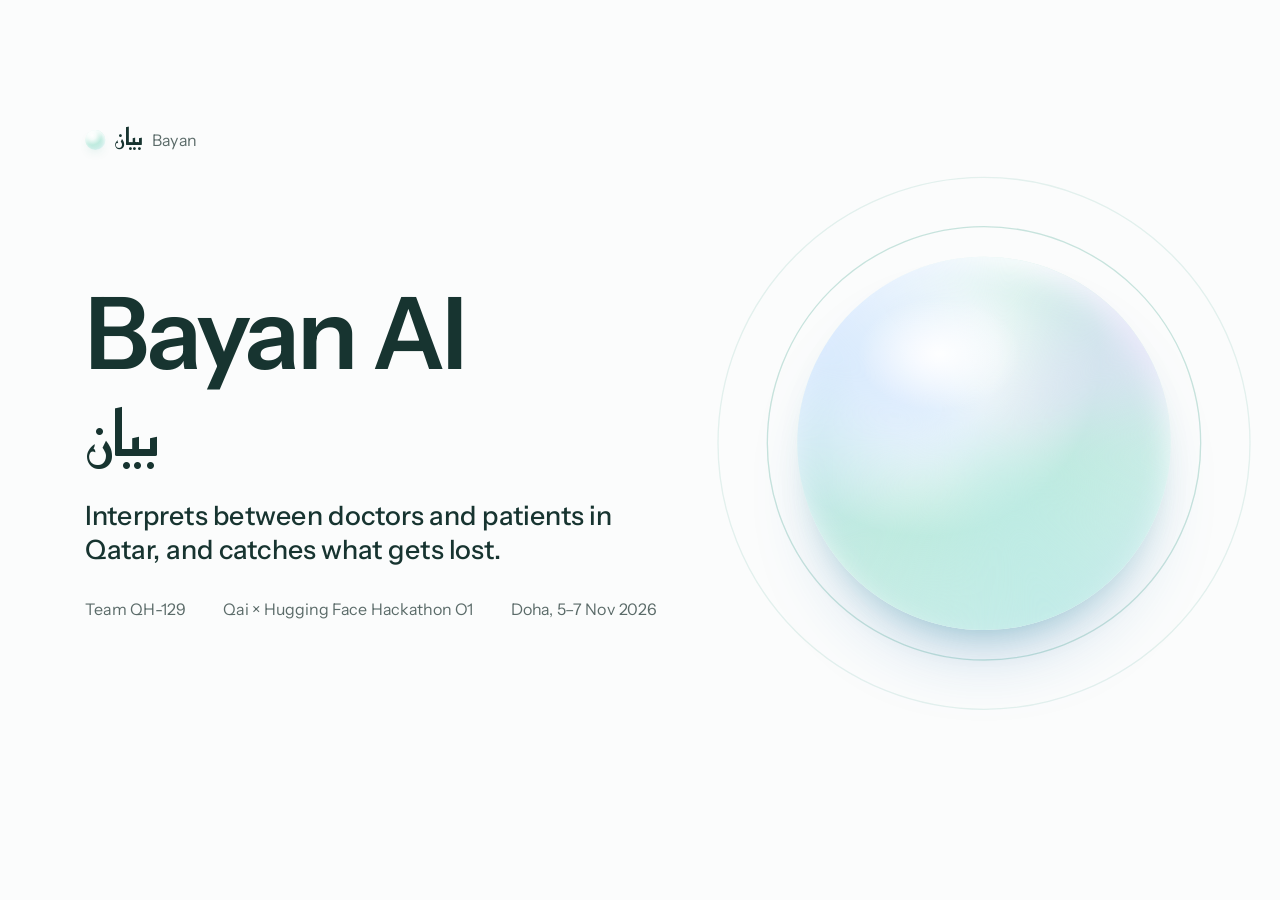
==== docs/pitch/deck/index.html @ 085796ed "feat: Georgian, voice/state safety, clinical fixes, simulation suite, pitch deck - Languages: Georgi" ====
<!doctype html>
<html lang="en">
<head>
<meta charset="utf-8">
<meta name="viewport" content="width=device-width, initial-scale=1">
<title>Bayan pitch</title>
<link rel="preconnect" href="https://fonts.googleapis.com"><link rel="preconnect" href="https://fonts.gstatic.com" crossorigin>
<link rel="stylesheet" href="https://fonts.googleapis.com/css2?family=Instrument+Sans:ital,wght@0,400;0,500;0,600;1,400;1,500&family=Noto+Sans+Devanagari:wght@500;600&family=Reem+Kufi:wght@500&display=swap">
<style>
:root{--bg:#FBFCFC;--ink:#173430;--muted:#5B6B69;--rule:#E3EAE9;--doc:#1F6FB2;--pt:#0E8A6F;--deep:#0B6E59;--held:#C2410C}
*{box-sizing:border-box}
html,body{margin:0;height:100%;background:#FBFCFC;overflow:hidden}
body{font-family:'Instrument Sans','Noto Sans',system-ui,sans-serif;color:var(--ink);-webkit-font-smoothing:antialiased}
#deck{position:absolute;left:0;top:0;width:1920px;height:1080px;transform-origin:0 0}
.slide{position:absolute;inset:0;width:1920px;height:1080px;background:var(--bg);overflow:hidden;display:none}
.slide.on{display:block}
p,h2,ul,ol,figure{margin:0;padding:0}
[lang=ne]{font-family:'Noto Sans Devanagari','Instrument Sans',sans-serif}
[lang=ar]{font-family:'Reem Kufi',sans-serif}

.pearl{display:block;border-radius:50%;background:radial-gradient(circle at 34% 28%,#FFFFFF 0%,#F2FBF8 20%,#BFEBDF 48%,#C9EDE6 68%,#D9E9FA 100%);
  box-shadow:0 8px 18px -10px rgba(14,138,111,.45),inset 0 4px 8px rgba(255,255,255,.95)}
.pearl.sm{width:30px;height:30px}
.brand{position:absolute;left:128px;top:58px;display:flex;align-items:center;gap:14px}
.brand b{font-size:34px;font-weight:500;line-height:1;transform:translateY(-3px)}
.brand>span:last-child{font-size:24px;color:var(--muted)}
.fn{position:absolute;left:128px;bottom:40px;width:1520px;font-size:17px;line-height:1.45;color:var(--muted)}
.pg{position:absolute;right:128px;bottom:40px;font-size:17px;color:var(--muted);font-variant-numeric:tabular-nums}
h2{position:absolute;left:128px;top:168px;width:1500px;font-size:68px;line-height:1.08;font-weight:600;letter-spacing:-.015em}

/* big pearl with rings, as on the app's start screen */
.orb{position:absolute;width:560px;height:560px}
.orb .pearl{position:absolute;inset:0;box-shadow:0 70px 120px -60px rgba(31,111,178,.40),0 30px 60px -40px rgba(14,138,111,.35),inset 0 22px 44px rgba(255,255,255,.95)}
.orb .pearl{overflow:hidden}
.orb .pearl::before{content:"";position:absolute;inset:-25%;background:conic-gradient(from 90deg,rgba(255,255,255,0) 0deg,rgba(189,235,230,.75) 70deg,rgba(255,255,255,0) 140deg,rgba(207,227,255,.75) 210deg,rgba(255,255,255,0) 280deg,rgba(228,222,250,.7) 330deg,rgba(255,255,255,0) 360deg);filter:blur(40px)}
.orb .pearl::after{content:"";position:absolute;left:16%;top:11%;width:44%;height:30%;border-radius:50%;background:radial-gradient(closest-side,rgba(255,255,255,.95),rgba(255,255,255,0))}
.orb .ring{position:absolute;border-radius:50%;border:2px solid rgba(14,138,111,.22)}
.orb .r1{inset:-46px}.orb .r2{inset:-120px;border-color:rgba(14,138,111,.10)}
.orb.r{left:1196px;top:250px}
.orb.l{left:190px;top:250px}

/* 1 title */
.title{position:absolute;left:128px;top:290px;width:960px}
.title h1{margin:0;font-size:150px;line-height:1;font-weight:600;letter-spacing:-.03em}
.title .ar{margin-top:18px;font-size:92px;line-height:1.3;font-weight:500}
.title .tag{margin-top:34px;font-size:40px;line-height:1.3;font-weight:500;width:900px}
.title .meta{margin-top:48px;display:flex;gap:56px;font-size:24px;color:var(--muted)}

/* 2 anurag */
.s-anurag .lede{position:absolute;left:128px;top:262px;font-size:34px;color:var(--muted)}
.three{position:absolute;left:128px;top:470px;width:1664px;list-style:none;display:grid;grid-template-columns:620px 560px 380px;column-gap:52px}
.three li{border-top:1px solid var(--rule);padding-top:30px}
.three .k{font-size:26px;color:var(--muted)}
.three .q{margin-top:18px;font-size:58px;line-height:1.15;font-weight:600;letter-spacing:-.01em}
.three .g{margin-top:24px;font-size:26px;line-height:1.4;color:var(--muted)}
.three .g [lang=ne]{color:var(--ink);font-weight:500;text-decoration:underline;text-decoration-style:dotted;text-decoration-color:#6B4FA8;text-decoration-thickness:2px;text-underline-offset:8px}
.three .alarm .q{color:var(--held)}
.three .alarm{border-top-color:var(--held)}

/* 2 and 9: figures */
.figs{position:absolute;left:128px;top:420px;display:grid;grid-template-columns:repeat(3,456px);column-gap:96px}
.figs .v{font-size:150px;line-height:1;font-weight:600;letter-spacing:-.03em}
.figs .l{margin-top:26px;font-size:30px;line-height:1.4;color:var(--muted)}
.s-proof .figs{top:356px}
.s-proof .figs .v{font-size:112px}
.s-proof .figs .l{margin-top:18px;font-size:27px}

/* 3 harm */
.chartwrap.harm{position:absolute;left:128px;top:350px}

/* 4 demo */
.screen{position:absolute;overflow:hidden;background:var(--bg);border-radius:22px;box-shadow:0 0 0 1px var(--rule),0 50px 90px -60px rgba(23,52,48,.45)}
.screen.video{left:240px;top:60px;width:1440px;height:810px}
.screen video,.screen img{display:block;width:100%;height:100%;object-fit:cover}
.screen .poster{display:none}
body.still .screen video{display:none}
body.still .screen .poster{display:block}
.s-demo .cap{position:absolute;left:240px;top:912px;width:1440px}
.s-demo .cap .t{font-size:32px;line-height:1.3;font-weight:500}
.s-demo .cap .s{margin-top:10px;font-size:20px;color:var(--muted)}

/* 5 held */
.bleed{position:absolute;inset:0;width:1920px;height:1080px}
.heldcap{position:absolute;left:772px;top:868px;width:900px;font-size:24px;line-height:1.45;color:var(--muted)}

/* 6 outputs */
.outs{position:absolute;left:128px;top:300px;display:flex;align-items:flex-start;gap:58px}
.outs figure .img{overflow:hidden;background:#fff;box-shadow:0 0 0 1px var(--rule),0 40px 70px -50px rgba(23,52,48,.45)}
.outs img{display:block;width:100%}
.outs .phone .img{width:300px;height:570px;border-radius:32px}
.outs .page .img{width:600px;height:570px;border-radius:6px}
.outs .page img{width:760px;margin-left:-46px;margin-top:-22px}
.outs .page.doc img{width:680px;margin-left:-44px;margin-top:-18px}
.outs figcaption{margin-top:20px;font-size:23px;line-height:1.4;color:var(--muted);max-width:600px}
.outs .phone figcaption{max-width:300px}

/* 7 architecture */
.archwrap{position:absolute;left:128px;top:262px}
.archwrap svg{display:block}

/* 8 hugging face */
h2.hfh{display:flex;align-items:center;gap:22px}
h2.hfh img{width:76px;height:auto}
.hfstack{position:absolute;left:128px;top:300px;width:1664px;display:grid;grid-template-columns:400px 816px 400px;column-gap:16px;align-items:start}
.spacecard{position:relative;height:168px;border-radius:18px;padding:22px 24px;color:#fff;
  background:linear-gradient(135deg,#16A34A 0%,#4F46E5 100%);box-shadow:0 24px 40px -30px rgba(23,52,48,.6)}
.spacecard .emoji{display:block;font-size:40px;line-height:1;font-family:'Apple Color Emoji','Segoe UI Emoji','Noto Color Emoji',sans-serif}
.spacecard .st{margin-top:18px;font-size:32px;font-weight:600;line-height:1.1}
.spacecard .sid{margin-top:6px;font-size:17px;opacity:.85}
.spacecard .tag{position:absolute;right:20px;top:20px;padding:5px 12px;border-radius:999px;background:rgba(255,255,255,.2);font-size:16px;font-weight:500}
.spacecard.prov{background:#FFFFFF;color:var(--ink);box-shadow:0 0 0 1px var(--rule),0 24px 40px -30px rgba(23,52,48,.4)}
.spacecard.prov .tag{background:#F1F5F4;color:var(--muted)}
.spacecard.prov .sid{color:var(--muted);opacity:1}
.spacecard .plogo{display:block;width:44px;height:40px}
.hfgrid{display:grid;gap:16px;margin-top:16px}
.hfgrid.one{grid-template-columns:400px}
.hfgrid.two{grid-template-columns:400px 400px}
.hfbox{height:92px;display:flex;align-items:center;gap:14px;padding:0 18px;border-radius:14px;background:#FFFFFF;box-shadow:0 0 0 1px var(--rule)}
.hfbox img{width:30px;height:28px;flex:none}
.hfbox p{min-width:0}
.hfbox span{display:block;font-size:16px;color:var(--muted);line-height:1.2}
.hfbox b{display:block;font-size:18.5px;font-weight:600;line-height:1.25;white-space:nowrap}

/* 9 proof */
.lat{position:absolute;left:128px;top:648px}
.lat .ct{font-size:26px;font-weight:600;margin-bottom:20px}

/* 10 buyers */
.s-buy .figs{top:400px}
.s-buy .figs .v{font-size:132px}
.price{position:absolute;left:128px;top:790px;width:1500px;font-size:34px;line-height:1.35;font-weight:500}

/* 11 deployment */
.lede{position:absolute;left:128px;top:262px;font-size:32px;color:var(--muted)}
.tiers{position:absolute;left:128px;top:336px;width:1664px;display:grid;grid-template-columns:540px 200px 300px 600px;column-gap:8px;grid-auto-rows:120px;grid-template-rows:68px}
.tiers .th{font-size:19px;color:var(--muted);align-self:start}
.tiers .tn,.tiers .tc,.tiers .tg{border-top:1px solid var(--rule);padding-top:22px}
.tiers .tn b{display:block;font-size:27px;font-weight:600;line-height:1.2}
.tiers .tn span{display:block;margin-top:6px;font-size:19px;line-height:1.38;color:var(--muted);width:520px}
.tiers .tc{font-size:23px;line-height:1.38}
.tiers .tc small{display:block;font-size:19px;color:var(--muted)}
.tiers .human b,.tiers .tc.human{color:var(--muted)}
.tierchart{position:absolute;left:1064px;top:0}
.nw{white-space:nowrap;font-style:normal}

/* 11 competition */
table.cmp{position:absolute;left:128px;top:330px;width:1664px;border-collapse:collapse}
.cmp th,.cmp td{text-align:left;vertical-align:top;font-weight:400;padding:20px 24px 20px 0;border-top:1px solid var(--rule);font-size:24px;line-height:1.35}
.cmp thead th{border-top:none;font-size:20px;color:var(--muted);padding-bottom:16px;line-height:1.35}
.cmp tbody th{font-weight:500;width:330px}
.cmp tbody td{color:var(--muted)}
.cmp tr.us th,.cmp tr.us td{color:var(--ink);font-weight:600}
.cmp col{width:auto}

/* 12 close */
.close{position:absolute;left:1000px;top:330px;width:800px}
.close h2{position:static;width:auto;font-size:84px;line-height:1.1}
.close .ask{margin-top:40px}
.close .sub{margin-top:22px;font-size:32px;line-height:1.35;color:var(--muted)}
.close .ch{margin-top:56px;font-size:28px;font-weight:600}
.close .ask{list-style:none;margin-top:18px}
.close .ask li{font-size:34px;line-height:1.4;margin-bottom:14px}
.close .team{margin-top:52px;font-size:24px;font-weight:600}
.close .team span{font-weight:400;color:var(--muted)}

@page{size:1920px 1080px;margin:0}
@media print{
  html,body{width:1920px;height:auto;overflow:visible;background:var(--bg)}
  #deck{position:static;transform:none!important;width:1920px;height:auto}
  .slide{display:block!important;position:relative;break-after:page;page-break-after:always}
  .slide:last-child{break-after:auto;page-break-after:auto}
  .screen video{display:none}
  .screen .poster{display:block}
}
</style>
</head>
<body>
<main id="deck">

<section class="slide s-title" data-title="Title">
  <div class="brand"><span class="pearl sm"></span><b lang="ar">بيان</b><span>Bayan</span></div>
  <div class="title">
    <h1>Bayan AI</h1>
    <p class="ar" lang="ar">بيان</p>
    <p class="tag">Interprets between doctors and patients in Qatar, and catches what gets lost.</p>
    <p class="meta"><span>Team QH-129</span><span>Qai × Hugging Face Hackathon O1</span><span>Doha, 5–7 Nov 2026</span></p>
  </div>
  <div class="orb big r"><span class="ring r1"></span><span class="ring r2"></span><span class="pearl"></span></div>
</section>

<section class="slide s-anurag" data-title="Anurag">
  <div class="brand"><span class="pearl sm"></span><b lang="ar">بيان</b><span>Bayan</span></div>
  <h2>Meet Anurag</h2>
  <p class="lede">29, a Nepali construction worker in Doha</p>
  <ol class="three">
    <li><p class="k">Anurag says</p><p class="q">“My chest is burning. It’s just <i>gyastrik</i>.”</p>
      <p class="g"><span lang="ne">ग्यास्ट्रिक</span> (gyastrik) is Nepali for “gastric”</p></li>
    <li><p class="k">The doctor hears</p><p class="q">A stomach problem, like reflux</p></li>
    <li class="alarm"><p class="k">It could be</p><p class="q">His heart</p></li>
  </ol>
  <span class="pg">2</span>
</section>

<section class="slide" data-title="Qatar">
  <div class="brand"><span class="pearl sm"></span><b lang="ar">بيان</b><span>Bayan</span></div>
  <h2>Language barriers in Qatar</h2>
  <div class="figs">
    <div><p class="v">65%</p><p class="l">of HMC ambulance staff face language barriers at work</p></div>
    <div><p class="v">71%</p><p class="l">are comfortable letting family members interpret</p></div>
    <div><p class="v">9</p><p class="l">languages with face-to-face interpreters at Sidra. Nepali, Malayalam, Bengali and Tagalog are not among them.</p></div>
  </div>
  <span class="pg">3</span>
</section>

<section class="slide" data-title="Harm">
  <div class="brand"><span class="pearl sm"></span><b lang="ar">بيان</b><span>Bayan</span></div>
  <h2>Adverse events and language</h2>
  <div class="chartwrap harm"><svg class="chart" viewBox="0 0 1500 504" width="1500" height="504" role="img" aria-label="Share of adverse events, patients with limited English versus English speakers"><text x="0.0" y="28.0" font-size="30" font-weight="500" fill="#173430" text-anchor="start" font-family="'Instrument Sans','Noto Sans',system-ui,sans-serif" >Adverse events that caused physical harm</text><path d="M0.0,48.0 H732.5 Q736.5,48.0 736.5,52.0 V78.0 Q736.5,82.0 732.5,82.0 H0.0 Z" fill="#C2410C"/><path d="M0.0,86.0 H438.5 Q442.5,86.0 442.5,90.0 V116.0 Q442.5,120.0 438.5,120.0 H0.0 Z" fill="#83948F"/><text x="752.5" y="74.0" font-size="28" font-weight="600" fill="#173430" text-anchor="start" font-family="'Instrument Sans','Noto Sans',system-ui,sans-serif" >49%</text><text x="458.5" y="112.0" font-size="28" font-weight="600" fill="#173430" text-anchor="start" font-family="'Instrument Sans','Noto Sans',system-ui,sans-serif" >30%</text><text x="822.5" y="74.0" font-size="26" font-weight="400" fill="#5B6B69" text-anchor="start" font-family="'Instrument Sans','Noto Sans',system-ui,sans-serif" >patients with limited English</text><text x="528.5" y="112.0" font-size="26" font-weight="400" fill="#5B6B69" text-anchor="start" font-family="'Instrument Sans','Noto Sans',system-ui,sans-serif" >English speakers</text><text x="0.0" y="196.0" font-size="30" font-weight="500" fill="#173430" text-anchor="start" font-family="'Instrument Sans','Noto Sans',system-ui,sans-serif" >Harm ranging from moderate to death</text><path d="M0.0,216.0 H698.0 Q702.0,216.0 702.0,220.0 V246.0 Q702.0,250.0 698.0,250.0 H0.0 Z" fill="#C2410C"/><path d="M0.0,254.0 H362.0 Q366.0,254.0 366.0,258.0 V284.0 Q366.0,288.0 362.0,288.0 H0.0 Z" fill="#83948F"/><text x="718.0" y="242.0" font-size="28" font-weight="600" fill="#173430" text-anchor="start" font-family="'Instrument Sans','Noto Sans',system-ui,sans-serif" >47%</text><text x="382.0" y="280.0" font-size="28" font-weight="600" fill="#173430" text-anchor="start" font-family="'Instrument Sans','Noto Sans',system-ui,sans-serif" >24%</text><text x="0.0" y="364.0" font-size="30" font-weight="500" fill="#173430" text-anchor="start" font-family="'Instrument Sans','Noto Sans',system-ui,sans-serif" >Adverse events caused by a communication error</text><path d="M0.0,384.0 H782.0 Q786.0,384.0 786.0,388.0 V414.0 Q786.0,418.0 782.0,418.0 H0.0 Z" fill="#C2410C"/><path d="M0.0,422.0 H534.5 Q538.5,422.0 538.5,426.0 V452.0 Q538.5,456.0 534.5,456.0 H0.0 Z" fill="#83948F"/><text x="802.0" y="410.0" font-size="28" font-weight="600" fill="#173430" text-anchor="start" font-family="'Instrument Sans','Noto Sans',system-ui,sans-serif" >52%</text><text x="554.5" y="448.0" font-size="28" font-weight="600" fill="#173430" text-anchor="start" font-family="'Instrument Sans','Noto Sans',system-ui,sans-serif" >36%</text></svg></div>
  <span class="pg">4</span>
</section>

<section class="slide s-demo" data-title="Demo">
  <div class="screen video">
    <video id="demo" src="../assets/demo.webm" muted playsinline preload="auto" poster="../assets/screens/06-live-patient-notes.png"></video>
    <img class="poster" src="../assets/screens/06-live-patient-notes.png" alt="Bayan live consultation: the patient's Nepali, the English for the doctor, the idiom note and the Notes panel">
  </div>
  <div class="cap">
    <p class="t">Doctor and patient take turns tapping the pearl. Bayan translates, speaks, and checks.</p>
    <p class="s">Recorded on the live Space: scripted Nepali consultation, live translation and voices. Played at 1.5× speed.</p>
  </div>
  <span class="pg">5</span>
</section>

<section class="slide s-held" data-title="Held">
  <img class="bleed" src="../assets/screens/07-held-penicillin-amoxicillin.png" alt="Sentence held: the patient reported a penicillin allergy; amoxicillin is a penicillin">
  <p class="heldcap">Held before the patient hears it. Rule ALG-PEN-01, checked in about 3 ms, with no language model in the path. “Speak it anyway” is logged.</p>
</section>

<section class="slide s-out" data-title="Take-home">
  <div class="brand"><span class="pearl sm"></span><b lang="ar">بيان</b><span>Bayan</span></div>
  <h2>Care plan and doctor’s note</h2>
  <div class="outs">
    <figure class="phone"><div class="img"><img src="../assets/screens/11-plan-phone.png" alt="Care plan page on a phone, in Nepali with English beneath"></div>
      <figcaption>Phone page, via QR code</figcaption></figure>
    <figure class="page"><div class="img"><img src="../assets/screens/13-care-plan-pdf.png" alt="Patient care sheet PDF in Tamil"></div>
      <figcaption>Patient sheet in Tamil: penicillins under “Do not take”</figcaption></figure>
    <figure class="page doc"><div class="img"><img src="../assets/screens/14-doctor-report-pdf.png" alt="Doctor's consultation note PDF"></div>
      <figcaption>Doctor’s note: the held amoxicillin, on the record</figcaption></figure>
  </div>
  <span class="pg">7</span>
</section>

<section class="slide s-arch" data-title="Architecture">
  <div class="brand"><span class="pearl sm"></span><b lang="ar">بيان</b><span>Bayan</span></div>
  <h2>Architecture</h2>
  <div class="archwrap"><svg class="arch" viewBox="0 0 1664 770" width="1664" height="770" role="img" aria-label="Bayan architecture: each turn passes speaker check, speech-to-text, translation, the prescription gate and text-to-speech; a background copilot turns each turn into cards for the doctor; at the end a wrap-up agent produces the care plan, PDFs and QR code."><defs><marker id="ah" viewBox="0 0 10 10" refX="9" refY="5" markerWidth="7" markerHeight="7" orient="auto-start-reverse"><path d="M0,0 L10,5 L0,10 z" fill="#173430"/></marker><marker id="ahv" viewBox="0 0 10 10" refX="9" refY="5" markerWidth="7" markerHeight="7" orient="auto-start-reverse"><path d="M0,0 L10,5 L0,10 z" fill="#C2410C"/></marker></defs><rect x="100" y="128" width="400" height="532" rx="22" fill="#F4F7F7" stroke="#C9D4D2" stroke-width="1.6"/><text x="50.0" y="552.0" font-size="30" font-weight="600" fill="#173430" text-anchor="middle" font-family="'Instrument Sans','Noto Sans',system-ui,sans-serif" >N×</text><text x="50.0" y="578.0" font-size="16" font-weight="400" fill="#5B6B69" text-anchor="middle" font-family="'Instrument Sans','Noto Sans',system-ui,sans-serif" >each</text><text x="50.0" y="598.0" font-size="16" font-weight="400" fill="#5B6B69" text-anchor="middle" font-family="'Instrument Sans','Noto Sans',system-ui,sans-serif" >turn</text><rect x="130" y="578" width="340" height="68" rx="12" fill="#EEF2F1" stroke="#173430" stroke-width="1.6"/><text x="300.0" y="609.0" font-size="22" font-weight="600" fill="#173430" text-anchor="middle" font-family="'Instrument Sans','Noto Sans',system-ui,sans-serif" >Speaker check</text><text x="300.0" y="633.0" font-size="17" font-weight="400" fill="#5B6B69" text-anchor="middle" font-family="'Instrument Sans','Noto Sans',system-ui,sans-serif" >VoxLingua107</text><polyline points="300,578 300,544" fill="none" stroke="#173430" stroke-width="2" marker-end="url(#ah)"/><rect x="130" y="474" width="340" height="68" rx="12" fill="#EEF2F1" stroke="#173430" stroke-width="1.6"/><text x="300.0" y="505.0" font-size="22" font-weight="600" fill="#173430" text-anchor="middle" font-family="'Instrument Sans','Noto Sans',system-ui,sans-serif" >Speech-to-text</text><text x="300.0" y="529.0" font-size="17" font-weight="400" fill="#5B6B69" text-anchor="middle" font-family="'Instrument Sans','Noto Sans',system-ui,sans-serif" >Whisper, IndicConformer, MMS</text><polyline points="300,474 300,440" fill="none" stroke="#173430" stroke-width="2" marker-end="url(#ah)"/><rect x="130" y="370" width="340" height="68" rx="12" fill="#EEF2F1" stroke="#173430" stroke-width="1.6"/><text x="300.0" y="401.0" font-size="22" font-weight="600" fill="#173430" text-anchor="middle" font-family="'Instrument Sans','Noto Sans',system-ui,sans-serif" >Translate + extract</text><text x="300.0" y="425.0" font-size="17" font-weight="400" fill="#5B6B69" text-anchor="middle" font-family="'Instrument Sans','Noto Sans',system-ui,sans-serif" >gpt-oss-120b</text><polyline points="300,370 300,336" fill="none" stroke="#173430" stroke-width="2" marker-end="url(#ah)"/><rect x="130" y="266" width="340" height="68" rx="12" fill="#FCE5DA" stroke="#C2410C" stroke-width="2.4"/><text x="300.0" y="297.0" font-size="22" font-weight="600" fill="#173430" text-anchor="middle" font-family="'Instrument Sans','Noto Sans',system-ui,sans-serif" >Prescription gate</text><text x="300.0" y="321.0" font-size="17" font-weight="400" fill="#5B6B69" text-anchor="middle" font-family="'Instrument Sans','Noto Sans',system-ui,sans-serif" >83 rules, no LLM</text><polyline points="300,266 300,232" fill="none" stroke="#173430" stroke-width="2" marker-end="url(#ah)"/><rect x="130" y="162" width="340" height="68" rx="12" fill="#EEF2F1" stroke="#173430" stroke-width="1.6"/><text x="300.0" y="193.0" font-size="22" font-weight="600" fill="#173430" text-anchor="middle" font-family="'Instrument Sans','Noto Sans',system-ui,sans-serif" >Text-to-speech</text><text x="300.0" y="217.0" font-size="17" font-weight="400" fill="#5B6B69" text-anchor="middle" font-family="'Instrument Sans','Noto Sans',system-ui,sans-serif" >Parler, MMS, Supertonic, Piper</text><polyline points="300,162 300,96" fill="none" stroke="#173430" stroke-width="2" marker-end="url(#ah)"/><text x="300.0" y="80.0" font-size="24" font-weight="600" fill="#173430" text-anchor="middle" font-family="'Instrument Sans','Noto Sans',system-ui,sans-serif" >Spoken translation</text><rect x="112" y="702" width="176" height="48" rx="12" fill="#DCEBF8" stroke="#173430" stroke-width="1.6"/><text x="200.0" y="733.0" font-size="19" font-weight="600" fill="#173430" text-anchor="middle" font-family="'Instrument Sans','Noto Sans',system-ui,sans-serif" >Doctor speech</text><polyline points="200,702 200,648" fill="none" stroke="#173430" stroke-width="2" marker-end="url(#ah)"/><rect x="312" y="702" width="176" height="48" rx="12" fill="#D8F0E8" stroke="#173430" stroke-width="1.6"/><text x="400.0" y="733.0" font-size="19" font-weight="600" fill="#173430" text-anchor="middle" font-family="'Instrument Sans','Noto Sans',system-ui,sans-serif" >Patient speech</text><polyline points="400,702 400,648" fill="none" stroke="#173430" stroke-width="2" marker-end="url(#ah)"/><polyline points="470,300 522,300" fill="none" stroke="#C2410C" stroke-width="2.4" marker-end="url(#ahv)"/><text x="530.0" y="307.0" font-size="19" font-weight="600" fill="#C2410C" text-anchor="start" font-family="'Instrument Sans','Noto Sans',system-ui,sans-serif" >Held, not spoken</text><rect x="690" y="232" width="400" height="428" rx="22" fill="#F4F7F7" stroke="#C9D4D2" stroke-width="1.6"/><text x="640.0" y="552.0" font-size="30" font-weight="600" fill="#173430" text-anchor="middle" font-family="'Instrument Sans','Noto Sans',system-ui,sans-serif" >N×</text><text x="640.0" y="578.0" font-size="16" font-weight="400" fill="#5B6B69" text-anchor="middle" font-family="'Instrument Sans','Noto Sans',system-ui,sans-serif" >each turn</text><text x="640.0" y="598.0" font-size="16" font-weight="400" fill="#5B6B69" text-anchor="middle" font-family="'Instrument Sans','Noto Sans',system-ui,sans-serif" >background</text><rect x="720" y="578" width="340" height="68" rx="12" fill="#DCEBF8" stroke="#173430" stroke-width="1.6"/><text x="890.0" y="609.0" font-size="22" font-weight="600" fill="#173430" text-anchor="middle" font-family="'Instrument Sans','Noto Sans',system-ui,sans-serif" >Idiom lexicon</text><text x="890.0" y="633.0" font-size="17" font-weight="400" fill="#5B6B69" text-anchor="middle" font-family="'Instrument Sans','Noto Sans',system-ui,sans-serif" >59 entries</text><polyline points="890,578 890,544" fill="none" stroke="#173430" stroke-width="2" marker-end="url(#ah)"/><rect x="720" y="474" width="340" height="68" rx="12" fill="#DCEBF8" stroke="#173430" stroke-width="1.6"/><text x="890.0" y="505.0" font-size="22" font-weight="600" fill="#173430" text-anchor="middle" font-family="'Instrument Sans','Noto Sans',system-ui,sans-serif" >Fact extraction</text><text x="890.0" y="529.0" font-size="17" font-weight="400" fill="#5B6B69" text-anchor="middle" font-family="'Instrument Sans','Noto Sans',system-ui,sans-serif" >gpt-oss-120b</text><polyline points="890,474 890,440" fill="none" stroke="#173430" stroke-width="2" marker-end="url(#ah)"/><rect x="720" y="370" width="340" height="68" rx="12" fill="#DCEBF8" stroke="#173430" stroke-width="1.6"/><text x="890.0" y="401.0" font-size="22" font-weight="600" fill="#173430" text-anchor="middle" font-family="'Instrument Sans','Noto Sans',system-ui,sans-serif" >Safety rules</text><text x="890.0" y="425.0" font-size="17" font-weight="400" fill="#5B6B69" text-anchor="middle" font-family="'Instrument Sans','Noto Sans',system-ui,sans-serif" >83 rules</text><polyline points="890,370 890,336" fill="none" stroke="#173430" stroke-width="2" marker-end="url(#ah)"/><rect x="720" y="266" width="340" height="68" rx="12" fill="#DCEBF8" stroke="#173430" stroke-width="1.6"/><text x="890.0" y="297.0" font-size="22" font-weight="600" fill="#173430" text-anchor="middle" font-family="'Instrument Sans','Noto Sans',system-ui,sans-serif" >Copilot agent</text><text x="890.0" y="321.0" font-size="17" font-weight="400" fill="#5B6B69" text-anchor="middle" font-family="'Instrument Sans','Noto Sans',system-ui,sans-serif" >smolagents</text><polyline points="890,266 890,210" fill="none" stroke="#173430" stroke-width="2" marker-end="url(#ah)"/><text x="890.0" y="194.0" font-size="24" font-weight="600" fill="#173430" text-anchor="middle" font-family="'Instrument Sans','Noto Sans',system-ui,sans-serif" >Doctor&#x27;s cards</text><polyline points="470,404 580,404 580,698 890,698 890,648" fill="none" stroke="#173430" stroke-width="1.6" marker-end="url(#ah)"/><text x="735.0" y="689.0" font-size="16" font-weight="400" fill="#5B6B69" text-anchor="middle" font-family="'Instrument Sans','Noto Sans',system-ui,sans-serif" >text of each turn</text><rect x="1230" y="232" width="400" height="428" rx="22" fill="#F4F7F7" stroke="#C9D4D2" stroke-width="1.6"/><text x="1195.0" y="552.0" font-size="30" font-weight="600" fill="#173430" text-anchor="middle" font-family="'Instrument Sans','Noto Sans',system-ui,sans-serif" >1×</text><text x="1195.0" y="578.0" font-size="16" font-weight="400" fill="#5B6B69" text-anchor="middle" font-family="'Instrument Sans','Noto Sans',system-ui,sans-serif" >at End</text><rect x="1260" y="578" width="340" height="68" rx="12" fill="#D8F0E8" stroke="#173430" stroke-width="1.6"/><text x="1430.0" y="609.0" font-size="22" font-weight="600" fill="#173430" text-anchor="middle" font-family="'Instrument Sans','Noto Sans',system-ui,sans-serif" >Wrap-up agent</text><text x="1430.0" y="633.0" font-size="17" font-weight="400" fill="#5B6B69" text-anchor="middle" font-family="'Instrument Sans','Noto Sans',system-ui,sans-serif" >smolagents</text><polyline points="1430,578 1430,544" fill="none" stroke="#173430" stroke-width="2" marker-end="url(#ah)"/><rect x="1260" y="474" width="340" height="68" rx="12" fill="#D8F0E8" stroke="#173430" stroke-width="1.6"/><text x="1430.0" y="505.0" font-size="22" font-weight="600" fill="#173430" text-anchor="middle" font-family="'Instrument Sans','Noto Sans',system-ui,sans-serif" >Rule re-check</text><text x="1430.0" y="529.0" font-size="17" font-weight="400" fill="#5B6B69" text-anchor="middle" font-family="'Instrument Sans','Noto Sans',system-ui,sans-serif" >83 rules</text><polyline points="1430,474 1430,440" fill="none" stroke="#173430" stroke-width="2" marker-end="url(#ah)"/><rect x="1260" y="370" width="340" height="68" rx="12" fill="#D8F0E8" stroke="#173430" stroke-width="1.6"/><text x="1430.0" y="401.0" font-size="22" font-weight="600" fill="#173430" text-anchor="middle" font-family="'Instrument Sans','Noto Sans',system-ui,sans-serif" >PDFs</text><text x="1430.0" y="425.0" font-size="17" font-weight="400" fill="#5B6B69" text-anchor="middle" font-family="'Instrument Sans','Noto Sans',system-ui,sans-serif" >patient&#x27;s script</text><polyline points="1430,370 1430,336" fill="none" stroke="#173430" stroke-width="2" marker-end="url(#ah)"/><rect x="1260" y="266" width="340" height="68" rx="12" fill="#D8F0E8" stroke="#173430" stroke-width="1.6"/><text x="1430.0" y="297.0" font-size="22" font-weight="600" fill="#173430" text-anchor="middle" font-family="'Instrument Sans','Noto Sans',system-ui,sans-serif" >QR code</text><text x="1430.0" y="321.0" font-size="17" font-weight="400" fill="#5B6B69" text-anchor="middle" font-family="'Instrument Sans','Noto Sans',system-ui,sans-serif" >phone page</text><polyline points="1430,266 1430,210" fill="none" stroke="#173430" stroke-width="2" marker-end="url(#ah)"/><text x="1430.0" y="194.0" font-size="24" font-weight="600" fill="#173430" text-anchor="middle" font-family="'Instrument Sans','Noto Sans',system-ui,sans-serif" >Care plan, PDF, QR</text><polyline points="1090,446 1160,446 1160,698 1430,698 1430,648" fill="none" stroke="#173430" stroke-width="1.6" marker-end="url(#ah)"/><text x="1295.0" y="689.0" font-size="16" font-weight="400" fill="#5B6B69" text-anchor="middle" font-family="'Instrument Sans','Noto Sans',system-ui,sans-serif" >full record</text></svg></div>
  <span class="pg">8</span>
</section>

<section class="slide s-hf" data-title="Hugging Face">
  <div class="brand"><span class="pearl sm"></span><b lang="ar">بيان</b><span>Bayan</span></div>
  <h2 class="hfh"><img src="../assets/brand/huggingface_logo-noborder.svg" alt="Hugging Face">Hugging Face stack</h2>
  <div class="hfstack">
    <div class="hfcol">
      <div class="spacecard"><span class="tag">CPU upgrade</span><span class="emoji">🩺</span><p class="st">Bayan AI</p><p class="sid">dullgrey/team-qh-129-bayan-app</p></div>
      <div class="hfgrid one"><div class="hfbox"><img src="../assets/brand/huggingface_logo-noborder.svg" alt=""><p><span>gradio-app</span><b>gradio</b></p></div><div class="hfbox"><img src="../assets/brand/huggingface_logo-noborder.svg" alt=""><p><span>huggingface</span><b>smolagents</b></p></div></div>
    </div>
    <div class="hfcol wide">
      <div class="spacecard"><span class="tag">NVIDIA L4</span><span class="emoji">🎙️</span><p class="st">Bayan Voice Worker</p><p class="sid">dullgrey/team-qh-129-bayan-voice</p></div>
      <div class="hfgrid two"><div class="hfbox"><img src="../assets/brand/huggingface_logo-noborder.svg" alt=""><p><span>openai</span><b>whisper-large-v3-turbo</b></p></div><div class="hfbox"><img src="../assets/brand/huggingface_logo-noborder.svg" alt=""><p><span>ai4bharat</span><b>indic-conformer-600m-multilingual</b></p></div><div class="hfbox"><img src="../assets/brand/huggingface_logo-noborder.svg" alt=""><p><span>facebook</span><b>mms-1b-all</b></p></div><div class="hfbox"><img src="../assets/brand/huggingface_logo-noborder.svg" alt=""><p><span>speechbrain</span><b>lang-id-voxlingua107-ecapa</b></p></div><div class="hfbox"><img src="../assets/brand/huggingface_logo-noborder.svg" alt=""><p><span>ai4bharat</span><b>indic-parler-tts</b></p></div><div class="hfbox"><img src="../assets/brand/huggingface_logo-noborder.svg" alt=""><p><span>facebook</span><b>mms-tts-tgl, mms-tts-swh</b></p></div><div class="hfbox"><img src="../assets/brand/huggingface_logo-noborder.svg" alt=""><p><span>Supertone</span><b>supertonic-3</b></p></div><div class="hfbox"><img src="../assets/brand/huggingface_logo-noborder.svg" alt=""><p><span>rhasspy</span><b>piper-voices</b></p></div></div>
    </div>
    <div class="hfcol">
      <div class="spacecard prov"><span class="tag">Cerebras, Groq</span><img class="plogo" src="../assets/brand/huggingface_logo-noborder.svg" alt=""><p class="st">Inference Providers</p><p class="sid">router.huggingface.co</p></div>
      <div class="hfgrid one"><div class="hfbox"><img src="../assets/brand/huggingface_logo-noborder.svg" alt=""><p><span>openai</span><b>gpt-oss-120b</b></p></div></div>
    </div>
  </div>
  <span class="pg">9</span>
</section>

<section class="slide s-proof" data-title="Proof">
  <div class="brand"><span class="pearl sm"></span><b lang="ar">بيان</b><span>Bayan</span></div>
  <h2>Simulation results</h2>
  <p class="lede">38 scripted consultations in 14 languages, run through the real engine as text</p>
  <div class="figs three">
    <div><p class="v">99%</p><p class="l">of 727 checks passed</p></div>
    <div><p class="v">0 of 44</p><p class="l">false-alarm traps tripped</p></div>
    <div><p class="v">100%</p><p class="l">of 477 PDF checks: native script, no missing glyphs, no held drug on the patient sheet</p></div>
  </div>
  <div class="lat">
    <p class="ct">Median seconds from the turn to the result</p>
    <svg class="chart" viewBox="0 0 1100 280" width="1100" height="280" role="img" aria-label="Median seconds from the turn to the result"><text x="0.0" y="24.0" font-size="25" font-weight="400" fill="#173430" text-anchor="start" font-family="'Instrument Sans','Noto Sans',system-ui,sans-serif" >Translation and prescription gate, per turn</text><path d="M0.0,36.0 H113.0 Q117.0,36.0 117.0,40.0 V54.0 Q117.0,58.0 113.0,58.0 H0.0 Z" fill="#0E8A6F"/><text x="131.0" y="55.0" font-size="25" font-weight="600" fill="#173430" text-anchor="start" font-family="'Instrument Sans','Noto Sans',system-ui,sans-serif" >0.9 s</text><text x="0.0" y="94.0" font-size="25" font-weight="400" fill="#173430" text-anchor="start" font-family="'Instrument Sans','Noto Sans',system-ui,sans-serif" >Rule alert on the doctor&#x27;s screen</text><path d="M0.0,106.0 H113.0 Q117.0,106.0 117.0,110.0 V124.0 Q117.0,128.0 113.0,128.0 H0.0 Z" fill="#0E8A6F"/><text x="131.0" y="125.0" font-size="25" font-weight="600" fill="#173430" text-anchor="start" font-family="'Instrument Sans','Noto Sans',system-ui,sans-serif" >0.9 s</text><text x="0.0" y="164.0" font-size="25" font-weight="400" fill="#173430" text-anchor="start" font-family="'Instrument Sans','Noto Sans',system-ui,sans-serif" >Copilot agent card</text><path d="M0.0,176.0 H737.0 Q741.0,176.0 741.0,180.0 V194.0 Q741.0,198.0 737.0,198.0 H0.0 Z" fill="#0E8A6F"/><text x="755.0" y="195.0" font-size="25" font-weight="600" fill="#173430" text-anchor="start" font-family="'Instrument Sans','Noto Sans',system-ui,sans-serif" >5.7 s</text><text x="0.0" y="234.0" font-size="25" font-weight="400" fill="#173430" text-anchor="start" font-family="'Instrument Sans','Noto Sans',system-ui,sans-serif" >Care plan and note, after End</text><path d="M0.0,246.0 H815.0 Q819.0,246.0 819.0,250.0 V264.0 Q819.0,268.0 815.0,268.0 H0.0 Z" fill="#0E8A6F"/><text x="833.0" y="265.0" font-size="25" font-weight="600" fill="#173430" text-anchor="start" font-family="'Instrument Sans','Noto Sans',system-ui,sans-serif" >6.3 s</text></svg>
  </div>
  <span class="pg">10</span>
</section>

<section class="slide s-buy" data-title="Buyers">
  <div class="brand"><span class="pearl sm"></span><b lang="ar">بيان</b><span>Bayan</span></div>
  <h2>First customers in Qatar</h2>
  <div class="figs">
    <div><p class="v">1.46 M</p><p class="l">visits to the four QRCS workers' health centres in 2025</p></div>
    <div><p class="v">1.56 M</p><p class="l">HMC emergency visits in 2025, adult and paediatric</p></div>
    <div><p class="v">5.17 M</p><p class="l">visits to PHCC's 31 health centres in 2024</p></div>
  </div>
  <p class="price">Pricing to test: QAR 2–3 per consultation. A phone interpreter costs about QAR 40–60 per visit.</p>
  <span class="pg">11</span>
</section>

<section class="slide s-deploy" data-title="Deployment">
  <div class="brand"><span class="pearl sm"></span><b lang="ar">بيان</b><span>Bayan</span></div>
  <h2>Deployment and cost</h2>
  <p class="lede">All models are open-weight, so the system can also run on a hospital’s own servers.</p>
  <div class="tiers">
    <div class="th">Where it runs</div><div class="th">Up-front hardware</div><div class="th">Per clinic-month</div><div class="th">Per consultation, log scale</div>
    <div class="tn"><b>Online on Hugging Face</b><span>Voice on one NVIDIA L4 Space ($0.80/h), app on CPU ($0.03/h), gpt-oss-120b per token on Cerebras</span></div>
    <div class="tc">None</div><div class="tc">$107 if 4 clinics share<br>$339 alone</div><div class="tg"></div>
    <div class="tn"><b>Clinic box</b><span>2× NVIDIA L4, about $2,800 each: all voice models plus <i class="nw">gpt-oss-20b</i>, on site</span></div>
    <div class="tc">$14.6k<small>QAR 53k</small></div><div class="tc">$607 alone<br>$152 each if 4 share</div><div class="tg"></div>
    <div class="tn"><b>Hospital, in-country</b><span>1× H100 80 GB, about $27.5k, runs gpt-oss-120b (MXFP4, one GPU); 1× L40S, about $8.5k, for voice</span></div>
    <div class="tc">$48k<small>QAR 175k</small></div><div class="tc">$1,980 per server<br>$198 per clinic across 10</div><div class="tg"></div>
    <div class="tn human"><b>Phone interpreter</b><span>CyraCom or Propio $0.76/min, LanguageLine $1.05/min; 15 minutes a visit</span></div>
    <div class="tc human">None</div><div class="tc human">$13,680–18,900</div><div class="tg"></div>
    <svg class="tierchart" viewBox="0 0 600 548" width="600" height="548" role="img" aria-label="US dollars per consultation by deployment, log scale"><line x1="148.4" y1="60" x2="148.4" y2="548" stroke="#E3EAE9" stroke-width="1.5"/><text x="148.4" y="50.0" font-size="19" font-weight="400" fill="#5B6B69" text-anchor="middle" font-family="'Instrument Sans','Noto Sans',system-ui,sans-serif" >$0.10</text><line x1="298.4" y1="60" x2="298.4" y2="548" stroke="#E3EAE9" stroke-width="1.5"/><text x="298.4" y="50.0" font-size="19" font-weight="400" fill="#5B6B69" text-anchor="middle" font-family="'Instrument Sans','Noto Sans',system-ui,sans-serif" >$1</text><line x1="448.4" y1="60" x2="448.4" y2="548" stroke="#E3EAE9" stroke-width="1.5"/><text x="448.4" y="50.0" font-size="19" font-weight="400" fill="#5B6B69" text-anchor="middle" font-family="'Instrument Sans','Noto Sans',system-ui,sans-serif" >$10</text><rect x="132.9" y="100" width="91.2" height="16" rx="8" fill="#0E8A6F"/><text x="122.9" y="116.0" font-size="24" font-weight="600" fill="#173430" text-anchor="end" font-family="'Instrument Sans','Noto Sans',system-ui,sans-serif" >$0.09</text><text x="234.1" y="116.0" font-size="24" font-weight="600" fill="#173430" text-anchor="start" font-family="'Instrument Sans','Noto Sans',system-ui,sans-serif" >$0.28</text><rect x="155.7" y="220" width="106.3" height="16" rx="8" fill="#0E8A6F"/><text x="145.7" y="236.0" font-size="24" font-weight="600" fill="#173430" text-anchor="end" font-family="'Instrument Sans','Noto Sans',system-ui,sans-serif" >$0.13</text><text x="272.1" y="236.0" font-size="24" font-weight="600" fill="#173430" text-anchor="start" font-family="'Instrument Sans','Noto Sans',system-ui,sans-serif" >$0.51</text><rect x="173.1" y="340" width="166.0" height="16" rx="8" fill="#0E8A6F"/><text x="163.1" y="356.0" font-size="24" font-weight="600" fill="#173430" text-anchor="end" font-family="'Instrument Sans','Noto Sans',system-ui,sans-serif" >$0.16</text><text x="349.0" y="356.0" font-size="24" font-weight="600" fill="#173430" text-anchor="start" font-family="'Instrument Sans','Noto Sans',system-ui,sans-serif" >$1.65</text><rect x="449.0" y="460" width="37.1" height="16" rx="8" fill="#A3B3B0"/><text x="439.0" y="476.0" font-size="24" font-weight="600" fill="#173430" text-anchor="end" font-family="'Instrument Sans','Noto Sans',system-ui,sans-serif" >$11.40</text><text x="496.0" y="476.0" font-size="24" font-weight="600" fill="#173430" text-anchor="start" font-family="'Instrument Sans','Noto Sans',system-ui,sans-serif" >$15.75</text></svg>
  </div>
  <span class="pg">12</span>
</section>

<section class="slide s-comp" data-title="Competition">
  <div class="brand"><span class="pearl sm"></span><b lang="ar">بيان</b><span>Bayan</span></div>
  <h2>Comparison</h2>
  <table class="cmp">
    <thead><tr><th></th><th>Nepali, Malayalam, Bengali in the room</th><th>Checks allergy, dose, missed workup</th><th>Holds a sentence before the patient hears it</th><th>Can run in-country</th><th>Cost per visit</th></tr></thead>
    <tbody>
      <tr class="us"><th>Bayan</th><td>Yes, 37 languages</td><td>Yes, 83 cited rules</td><td>Yes</td><td>Yes, open weights</td><td>$0.09–0.28</td></tr>
      <tr><th>Phone and video interpreters</th><td>Yes, remote</td><td>Human judgement</td><td>No</td><td>No</td><td>$11–74</td></tr>
      <tr><th>Google, Microsoft Translate</th><td>Text; speech unverified</td><td>No</td><td>No</td><td>No</td><td>Free</td></tr>
      <tr><th>AI medical interpreters</th><td>Claimed 40–150+</td><td>Translation checks only</td><td>No</td><td>Some (Mabel)</td><td>Not public</td></tr>
      <tr><th>Ambient AI scribes</th><td>No, English notes</td><td>No, documentation</td><td>No</td><td>No</td><td>$150–600 per doctor-month</td></tr>
    </tbody>
  </table>
  <span class="pg">13</span>
</section>

<section class="slide s-close" data-title="Close">
  <div class="brand"><span class="pearl sm"></span><b lang="ar">بيان</b><span>Bayan</span></div>
  <div class="orb big l"><span class="ring r1"></span><span class="ring r2"></span><span class="pearl"></span></div>
  <div class="close">
    <h2>Next steps</h2>
    <ul class="ask">
      <li>A pilot at one QRCS workers' health centre</li>
      <li>Clinicians to review our 83 rules and 59 idioms</li>
      <li>Native speakers to validate each language</li>
    </ul>
    <p class="team">Team QH-129<br><span>huggingface.co/spaces/dullgrey/team-qh-129-bayan-app</span></p>
  </div>
  <span class="pg">14</span>
</section>
</main>
<script>
(function(){
  const deck=document.getElementById('deck');
  const slides=[...deck.querySelectorAll('.slide')];
  const vid=document.getElementById('demo');
  const params=new URLSearchParams(location.search);
  if(params.has('still')) document.body.classList.add('still');
  let i=Math.max(0,Math.min(slides.length-1,(parseInt(location.hash.slice(1))||1)-1));
  function fit(){const s=Math.min(innerWidth/1920,innerHeight/1080);
    deck.style.transform=`translate(${(innerWidth-1920*s)/2}px,${(innerHeight-1080*s)/2}px) scale(${s})`;}
  function video(on){ if(!vid||document.body.classList.contains('still')) return;
    if(on){ try{vid.currentTime=22;}catch(e){} vid.playbackRate=1.5; vid.play().catch(()=>{}); } else vid.pause(); }
  function go(n){ i=Math.max(0,Math.min(slides.length-1,n));
    slides.forEach((el,k)=>el.classList.toggle('on',k===i));
    history.replaceState(null,'','#'+(i+1)); video(slides[i].classList.contains('s-demo')); }
  window.go=go;
  addEventListener('resize',fit);
  addEventListener('keydown',e=>{
    if(['ArrowRight','ArrowDown','PageDown',' ','Enter'].includes(e.key)){e.preventDefault();go(i+1);}
    else if(['ArrowLeft','ArrowUp','PageUp','Backspace'].includes(e.key)){e.preventDefault();go(i-1);}
    else if(e.key==='Home') go(0); else if(e.key==='End') go(slides.length-1);
    else if(e.key==='f'){document.fullscreenElement?document.exitFullscreen():document.documentElement.requestFullscreen();}
    else if(e.key==='r' && slides[i].classList.contains('s-demo')) video(true);
    else if(e.key==='p' && vid){vid.paused?vid.play():vid.pause();}
  });
  addEventListener('click',e=>{ if(e.target.closest('video')) return; go(e.clientX<innerWidth/3?i-1:i+1); });
  fit(); go(i);
})();
</script>
</body>
</html>
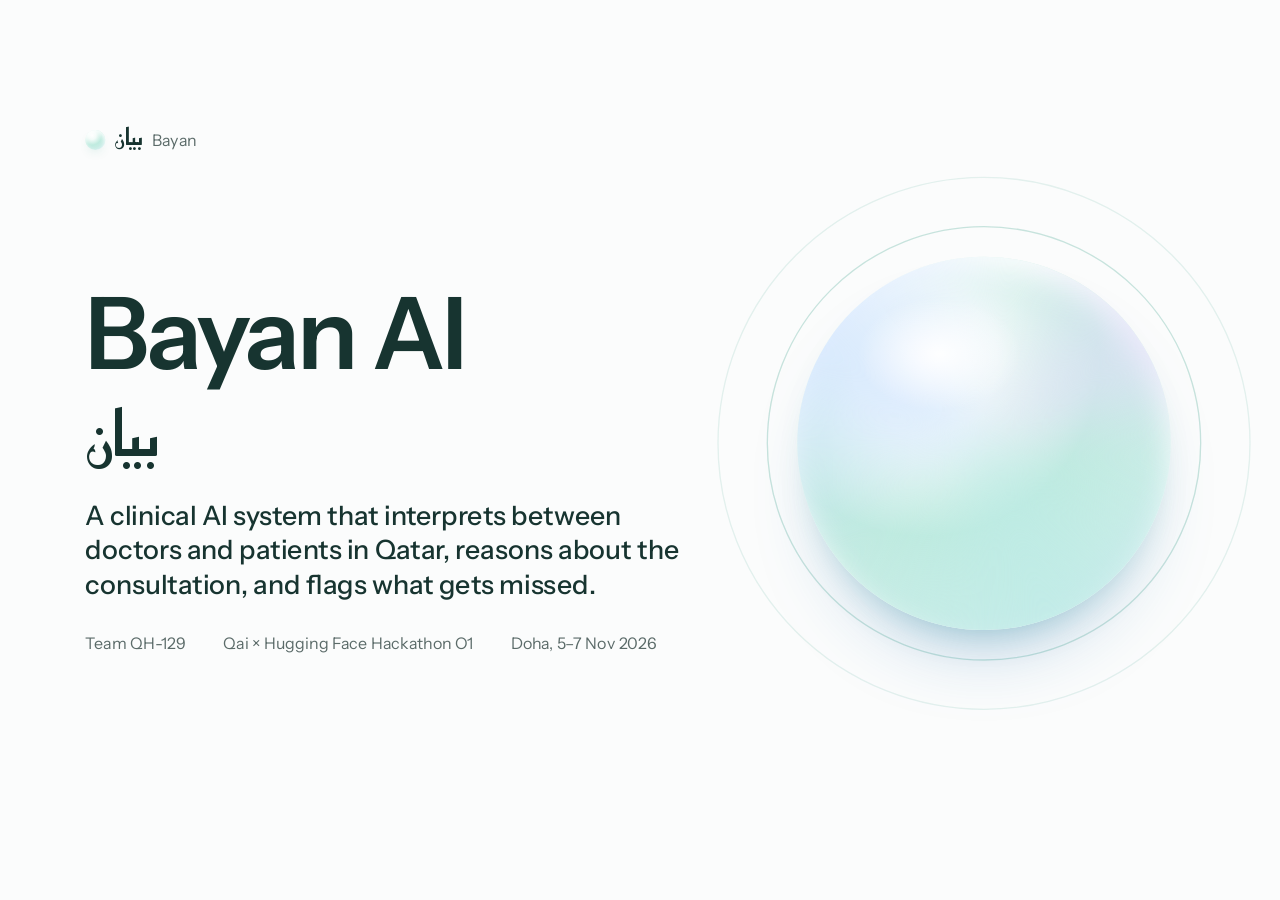
==== commit c8efad0b: "feat: reasoning copilot, 98-idiom lexicon, AI-system pitch deck - Copilot: running case summary fold" ====
--- a/docs/pitch/deck/index.html
+++ b/docs/pitch/deck/index.html
@@ -64,6 +64,18 @@
 .s-proof .figs{top:356px}
 .s-proof .figs .v{font-size:112px}
 .s-proof .figs .l{margin-top:18px;font-size:27px}
+
+/* 2b qatar: four figures */
+.s-qatar .figs{grid-template-columns:repeat(4,380px);column-gap:48px}
+.s-qatar .figs .v{font-size:132px}
+.s-qatar .figs .l{font-size:27px}
+
+/* 3 what bayan does */
+.s-does .lede{position:absolute;left:128px;top:262px;font-size:32px;color:var(--muted)}
+.four{position:absolute;left:128px;top:400px;width:1664px;display:grid;grid-template-columns:repeat(4,380px);column-gap:48px}
+.four>div{border-top:1px solid var(--rule);padding-top:30px}
+.four .k{font-size:44px;font-weight:600;letter-spacing:-.01em}
+.four .d{margin-top:18px;font-size:28px;line-height:1.42;color:var(--muted)}
 
 /* 3 harm */
 .chartwrap.harm{position:absolute;left:128px;top:350px}
@@ -182,7 +194,7 @@
   <div class="title">
     <h1>Bayan AI</h1>
     <p class="ar" lang="ar">بيان</p>
-    <p class="tag">Interprets between doctors and patients in Qatar, and catches what gets lost.</p>
+    <p class="tag">A clinical AI system that interprets between doctors and patients in Qatar, reasons about the consultation, and flags what gets missed.</p>
     <p class="meta"><span>Team QH-129</span><span>Qai × Hugging Face Hackathon O1</span><span>Doha, 5–7 Nov 2026</span></p>
   </div>
   <div class="orb big r"><span class="ring r1"></span><span class="ring r2"></span><span class="pearl"></span></div>
@@ -201,21 +213,28 @@
   <span class="pg">2</span>
 </section>
 
-<section class="slide" data-title="Qatar">
+<section class="slide s-qatar" data-title="Qatar">
   <div class="brand"><span class="pearl sm"></span><b lang="ar">بيان</b><span>Bayan</span></div>
   <h2>Language barriers in Qatar</h2>
   <div class="figs">
     <div><p class="v">65%</p><p class="l">of HMC ambulance staff face language barriers at work</p></div>
     <div><p class="v">71%</p><p class="l">are comfortable letting family members interpret</p></div>
-    <div><p class="v">9</p><p class="l">languages with face-to-face interpreters at Sidra. Nepali, Malayalam, Bengali and Tagalog are not among them.</p></div>
+    <div><p class="v">9</p><p class="l">languages with face-to-face interpreters at Sidra; Nepali, Malayalam, Bengali and Tagalog are not among them</p></div>
+    <div><p class="v">49%</p><p class="l">of adverse events in patients with limited English caused physical harm, against 30% for English speakers (US study)</p></div>
   </div>
   <span class="pg">3</span>
 </section>
 
-<section class="slide" data-title="Harm">
-  <div class="brand"><span class="pearl sm"></span><b lang="ar">بيان</b><span>Bayan</span></div>
-  <h2>Adverse events and language</h2>
-  <div class="chartwrap harm"><svg class="chart" viewBox="0 0 1500 504" width="1500" height="504" role="img" aria-label="Share of adverse events, patients with limited English versus English speakers"><text x="0.0" y="28.0" font-size="30" font-weight="500" fill="#173430" text-anchor="start" font-family="'Instrument Sans','Noto Sans',system-ui,sans-serif" >Adverse events that caused physical harm</text><path d="M0.0,48.0 H732.5 Q736.5,48.0 736.5,52.0 V78.0 Q736.5,82.0 732.5,82.0 H0.0 Z" fill="#C2410C"/><path d="M0.0,86.0 H438.5 Q442.5,86.0 442.5,90.0 V116.0 Q442.5,120.0 438.5,120.0 H0.0 Z" fill="#83948F"/><text x="752.5" y="74.0" font-size="28" font-weight="600" fill="#173430" text-anchor="start" font-family="'Instrument Sans','Noto Sans',system-ui,sans-serif" >49%</text><text x="458.5" y="112.0" font-size="28" font-weight="600" fill="#173430" text-anchor="start" font-family="'Instrument Sans','Noto Sans',system-ui,sans-serif" >30%</text><text x="822.5" y="74.0" font-size="26" font-weight="400" fill="#5B6B69" text-anchor="start" font-family="'Instrument Sans','Noto Sans',system-ui,sans-serif" >patients with limited English</text><text x="528.5" y="112.0" font-size="26" font-weight="400" fill="#5B6B69" text-anchor="start" font-family="'Instrument Sans','Noto Sans',system-ui,sans-serif" >English speakers</text><text x="0.0" y="196.0" font-size="30" font-weight="500" fill="#173430" text-anchor="start" font-family="'Instrument Sans','Noto Sans',system-ui,sans-serif" >Harm ranging from moderate to death</text><path d="M0.0,216.0 H698.0 Q702.0,216.0 702.0,220.0 V246.0 Q702.0,250.0 698.0,250.0 H0.0 Z" fill="#C2410C"/><path d="M0.0,254.0 H362.0 Q366.0,254.0 366.0,258.0 V284.0 Q366.0,288.0 362.0,288.0 H0.0 Z" fill="#83948F"/><text x="718.0" y="242.0" font-size="28" font-weight="600" fill="#173430" text-anchor="start" font-family="'Instrument Sans','Noto Sans',system-ui,sans-serif" >47%</text><text x="382.0" y="280.0" font-size="28" font-weight="600" fill="#173430" text-anchor="start" font-family="'Instrument Sans','Noto Sans',system-ui,sans-serif" >24%</text><text x="0.0" y="364.0" font-size="30" font-weight="500" fill="#173430" text-anchor="start" font-family="'Instrument Sans','Noto Sans',system-ui,sans-serif" >Adverse events caused by a communication error</text><path d="M0.0,384.0 H782.0 Q786.0,384.0 786.0,388.0 V414.0 Q786.0,418.0 782.0,418.0 H0.0 Z" fill="#C2410C"/><path d="M0.0,422.0 H534.5 Q538.5,422.0 538.5,426.0 V452.0 Q538.5,456.0 534.5,456.0 H0.0 Z" fill="#83948F"/><text x="802.0" y="410.0" font-size="28" font-weight="600" fill="#173430" text-anchor="start" font-family="'Instrument Sans','Noto Sans',system-ui,sans-serif" >52%</text><text x="554.5" y="448.0" font-size="28" font-weight="600" fill="#173430" text-anchor="start" font-family="'Instrument Sans','Noto Sans',system-ui,sans-serif" >36%</text></svg></div>
+<section class="slide s-does" data-title="What Bayan does">
+  <div class="brand"><span class="pearl sm"></span><b lang="ar">بيان</b><span>Bayan</span></div>
+  <h2>What Bayan does</h2>
+  <p class="lede">It listens to both sides of the consultation.</p>
+  <div class="four">
+    <div><p class="k">Interprets</p><p class="d">37 patient languages. The doctor speaks English or Arabic.</p></div>
+    <div><p class="k">Reasons</p><p class="d">Keeps a running case summary and reviews it after every turn.</p></div>
+    <div><p class="k">Flags</p><p class="d">Allergies, doses, interactions, missed workup, plans that don’t fit the complaint, patient confusion, mood cues.</p></div>
+    <div><p class="k">Suggests</p><p class="d">One next question at a time, asked in the patient’s language with one tap.</p></div>
+  </div>
   <span class="pg">4</span>
 </section>
 
@@ -253,7 +272,7 @@
 <section class="slide s-arch" data-title="Architecture">
   <div class="brand"><span class="pearl sm"></span><b lang="ar">بيان</b><span>Bayan</span></div>
   <h2>Architecture</h2>
-  <div class="archwrap"><svg class="arch" viewBox="0 0 1664 770" width="1664" height="770" role="img" aria-label="Bayan architecture: each turn passes speaker check, speech-to-text, translation, the prescription gate and text-to-speech; a background copilot turns each turn into cards for the doctor; at the end a wrap-up agent produces the care plan, PDFs and QR code."><defs><marker id="ah" viewBox="0 0 10 10" refX="9" refY="5" markerWidth="7" markerHeight="7" orient="auto-start-reverse"><path d="M0,0 L10,5 L0,10 z" fill="#173430"/></marker><marker id="ahv" viewBox="0 0 10 10" refX="9" refY="5" markerWidth="7" markerHeight="7" orient="auto-start-reverse"><path d="M0,0 L10,5 L0,10 z" fill="#C2410C"/></marker></defs><rect x="100" y="128" width="400" height="532" rx="22" fill="#F4F7F7" stroke="#C9D4D2" stroke-width="1.6"/><text x="50.0" y="552.0" font-size="30" font-weight="600" fill="#173430" text-anchor="middle" font-family="'Instrument Sans','Noto Sans',system-ui,sans-serif" >N×</text><text x="50.0" y="578.0" font-size="16" font-weight="400" fill="#5B6B69" text-anchor="middle" font-family="'Instrument Sans','Noto Sans',system-ui,sans-serif" >each</text><text x="50.0" y="598.0" font-size="16" font-weight="400" fill="#5B6B69" text-anchor="middle" font-family="'Instrument Sans','Noto Sans',system-ui,sans-serif" >turn</text><rect x="130" y="578" width="340" height="68" rx="12" fill="#EEF2F1" stroke="#173430" stroke-width="1.6"/><text x="300.0" y="609.0" font-size="22" font-weight="600" fill="#173430" text-anchor="middle" font-family="'Instrument Sans','Noto Sans',system-ui,sans-serif" >Speaker check</text><text x="300.0" y="633.0" font-size="17" font-weight="400" fill="#5B6B69" text-anchor="middle" font-family="'Instrument Sans','Noto Sans',system-ui,sans-serif" >VoxLingua107</text><polyline points="300,578 300,544" fill="none" stroke="#173430" stroke-width="2" marker-end="url(#ah)"/><rect x="130" y="474" width="340" height="68" rx="12" fill="#EEF2F1" stroke="#173430" stroke-width="1.6"/><text x="300.0" y="505.0" font-size="22" font-weight="600" fill="#173430" text-anchor="middle" font-family="'Instrument Sans','Noto Sans',system-ui,sans-serif" >Speech-to-text</text><text x="300.0" y="529.0" font-size="17" font-weight="400" fill="#5B6B69" text-anchor="middle" font-family="'Instrument Sans','Noto Sans',system-ui,sans-serif" >Whisper, IndicConformer, MMS</text><polyline points="300,474 300,440" fill="none" stroke="#173430" stroke-width="2" marker-end="url(#ah)"/><rect x="130" y="370" width="340" height="68" rx="12" fill="#EEF2F1" stroke="#173430" stroke-width="1.6"/><text x="300.0" y="401.0" font-size="22" font-weight="600" fill="#173430" text-anchor="middle" font-family="'Instrument Sans','Noto Sans',system-ui,sans-serif" >Translate + extract</text><text x="300.0" y="425.0" font-size="17" font-weight="400" fill="#5B6B69" text-anchor="middle" font-family="'Instrument Sans','Noto Sans',system-ui,sans-serif" >gpt-oss-120b</text><polyline points="300,370 300,336" fill="none" stroke="#173430" stroke-width="2" marker-end="url(#ah)"/><rect x="130" y="266" width="340" height="68" rx="12" fill="#FCE5DA" stroke="#C2410C" stroke-width="2.4"/><text x="300.0" y="297.0" font-size="22" font-weight="600" fill="#173430" text-anchor="middle" font-family="'Instrument Sans','Noto Sans',system-ui,sans-serif" >Prescription gate</text><text x="300.0" y="321.0" font-size="17" font-weight="400" fill="#5B6B69" text-anchor="middle" font-family="'Instrument Sans','Noto Sans',system-ui,sans-serif" >83 rules, no LLM</text><polyline points="300,266 300,232" fill="none" stroke="#173430" stroke-width="2" marker-end="url(#ah)"/><rect x="130" y="162" width="340" height="68" rx="12" fill="#EEF2F1" stroke="#173430" stroke-width="1.6"/><text x="300.0" y="193.0" font-size="22" font-weight="600" fill="#173430" text-anchor="middle" font-family="'Instrument Sans','Noto Sans',system-ui,sans-serif" >Text-to-speech</text><text x="300.0" y="217.0" font-size="17" font-weight="400" fill="#5B6B69" text-anchor="middle" font-family="'Instrument Sans','Noto Sans',system-ui,sans-serif" >Parler, MMS, Supertonic, Piper</text><polyline points="300,162 300,96" fill="none" stroke="#173430" stroke-width="2" marker-end="url(#ah)"/><text x="300.0" y="80.0" font-size="24" font-weight="600" fill="#173430" text-anchor="middle" font-family="'Instrument Sans','Noto Sans',system-ui,sans-serif" >Spoken translation</text><rect x="112" y="702" width="176" height="48" rx="12" fill="#DCEBF8" stroke="#173430" stroke-width="1.6"/><text x="200.0" y="733.0" font-size="19" font-weight="600" fill="#173430" text-anchor="middle" font-family="'Instrument Sans','Noto Sans',system-ui,sans-serif" >Doctor speech</text><polyline points="200,702 200,648" fill="none" stroke="#173430" stroke-width="2" marker-end="url(#ah)"/><rect x="312" y="702" width="176" height="48" rx="12" fill="#D8F0E8" stroke="#173430" stroke-width="1.6"/><text x="400.0" y="733.0" font-size="19" font-weight="600" fill="#173430" text-anchor="middle" font-family="'Instrument Sans','Noto Sans',system-ui,sans-serif" >Patient speech</text><polyline points="400,702 400,648" fill="none" stroke="#173430" stroke-width="2" marker-end="url(#ah)"/><polyline points="470,300 522,300" fill="none" stroke="#C2410C" stroke-width="2.4" marker-end="url(#ahv)"/><text x="530.0" y="307.0" font-size="19" font-weight="600" fill="#C2410C" text-anchor="start" font-family="'Instrument Sans','Noto Sans',system-ui,sans-serif" >Held, not spoken</text><rect x="690" y="232" width="400" height="428" rx="22" fill="#F4F7F7" stroke="#C9D4D2" stroke-width="1.6"/><text x="640.0" y="552.0" font-size="30" font-weight="600" fill="#173430" text-anchor="middle" font-family="'Instrument Sans','Noto Sans',system-ui,sans-serif" >N×</text><text x="640.0" y="578.0" font-size="16" font-weight="400" fill="#5B6B69" text-anchor="middle" font-family="'Instrument Sans','Noto Sans',system-ui,sans-serif" >each turn</text><text x="640.0" y="598.0" font-size="16" font-weight="400" fill="#5B6B69" text-anchor="middle" font-family="'Instrument Sans','Noto Sans',system-ui,sans-serif" >background</text><rect x="720" y="578" width="340" height="68" rx="12" fill="#DCEBF8" stroke="#173430" stroke-width="1.6"/><text x="890.0" y="609.0" font-size="22" font-weight="600" fill="#173430" text-anchor="middle" font-family="'Instrument Sans','Noto Sans',system-ui,sans-serif" >Idiom lexicon</text><text x="890.0" y="633.0" font-size="17" font-weight="400" fill="#5B6B69" text-anchor="middle" font-family="'Instrument Sans','Noto Sans',system-ui,sans-serif" >59 entries</text><polyline points="890,578 890,544" fill="none" stroke="#173430" stroke-width="2" marker-end="url(#ah)"/><rect x="720" y="474" width="340" height="68" rx="12" fill="#DCEBF8" stroke="#173430" stroke-width="1.6"/><text x="890.0" y="505.0" font-size="22" font-weight="600" fill="#173430" text-anchor="middle" font-family="'Instrument Sans','Noto Sans',system-ui,sans-serif" >Fact extraction</text><text x="890.0" y="529.0" font-size="17" font-weight="400" fill="#5B6B69" text-anchor="middle" font-family="'Instrument Sans','Noto Sans',system-ui,sans-serif" >gpt-oss-120b</text><polyline points="890,474 890,440" fill="none" stroke="#173430" stroke-width="2" marker-end="url(#ah)"/><rect x="720" y="370" width="340" height="68" rx="12" fill="#DCEBF8" stroke="#173430" stroke-width="1.6"/><text x="890.0" y="401.0" font-size="22" font-weight="600" fill="#173430" text-anchor="middle" font-family="'Instrument Sans','Noto Sans',system-ui,sans-serif" >Safety rules</text><text x="890.0" y="425.0" font-size="17" font-weight="400" fill="#5B6B69" text-anchor="middle" font-family="'Instrument Sans','Noto Sans',system-ui,sans-serif" >83 rules</text><polyline points="890,370 890,336" fill="none" stroke="#173430" stroke-width="2" marker-end="url(#ah)"/><rect x="720" y="266" width="340" height="68" rx="12" fill="#DCEBF8" stroke="#173430" stroke-width="1.6"/><text x="890.0" y="297.0" font-size="22" font-weight="600" fill="#173430" text-anchor="middle" font-family="'Instrument Sans','Noto Sans',system-ui,sans-serif" >Copilot agent</text><text x="890.0" y="321.0" font-size="17" font-weight="400" fill="#5B6B69" text-anchor="middle" font-family="'Instrument Sans','Noto Sans',system-ui,sans-serif" >smolagents</text><polyline points="890,266 890,210" fill="none" stroke="#173430" stroke-width="2" marker-end="url(#ah)"/><text x="890.0" y="194.0" font-size="24" font-weight="600" fill="#173430" text-anchor="middle" font-family="'Instrument Sans','Noto Sans',system-ui,sans-serif" >Doctor&#x27;s cards</text><polyline points="470,404 580,404 580,698 890,698 890,648" fill="none" stroke="#173430" stroke-width="1.6" marker-end="url(#ah)"/><text x="735.0" y="689.0" font-size="16" font-weight="400" fill="#5B6B69" text-anchor="middle" font-family="'Instrument Sans','Noto Sans',system-ui,sans-serif" >text of each turn</text><rect x="1230" y="232" width="400" height="428" rx="22" fill="#F4F7F7" stroke="#C9D4D2" stroke-width="1.6"/><text x="1195.0" y="552.0" font-size="30" font-weight="600" fill="#173430" text-anchor="middle" font-family="'Instrument Sans','Noto Sans',system-ui,sans-serif" >1×</text><text x="1195.0" y="578.0" font-size="16" font-weight="400" fill="#5B6B69" text-anchor="middle" font-family="'Instrument Sans','Noto Sans',system-ui,sans-serif" >at End</text><rect x="1260" y="578" width="340" height="68" rx="12" fill="#D8F0E8" stroke="#173430" stroke-width="1.6"/><text x="1430.0" y="609.0" font-size="22" font-weight="600" fill="#173430" text-anchor="middle" font-family="'Instrument Sans','Noto Sans',system-ui,sans-serif" >Wrap-up agent</text><text x="1430.0" y="633.0" font-size="17" font-weight="400" fill="#5B6B69" text-anchor="middle" font-family="'Instrument Sans','Noto Sans',system-ui,sans-serif" >smolagents</text><polyline points="1430,578 1430,544" fill="none" stroke="#173430" stroke-width="2" marker-end="url(#ah)"/><rect x="1260" y="474" width="340" height="68" rx="12" fill="#D8F0E8" stroke="#173430" stroke-width="1.6"/><text x="1430.0" y="505.0" font-size="22" font-weight="600" fill="#173430" text-anchor="middle" font-family="'Instrument Sans','Noto Sans',system-ui,sans-serif" >Rule re-check</text><text x="1430.0" y="529.0" font-size="17" font-weight="400" fill="#5B6B69" text-anchor="middle" font-family="'Instrument Sans','Noto Sans',system-ui,sans-serif" >83 rules</text><polyline points="1430,474 1430,440" fill="none" stroke="#173430" stroke-width="2" marker-end="url(#ah)"/><rect x="1260" y="370" width="340" height="68" rx="12" fill="#D8F0E8" stroke="#173430" stroke-width="1.6"/><text x="1430.0" y="401.0" font-size="22" font-weight="600" fill="#173430" text-anchor="middle" font-family="'Instrument Sans','Noto Sans',system-ui,sans-serif" >PDFs</text><text x="1430.0" y="425.0" font-size="17" font-weight="400" fill="#5B6B69" text-anchor="middle" font-family="'Instrument Sans','Noto Sans',system-ui,sans-serif" >patient&#x27;s script</text><polyline points="1430,370 1430,336" fill="none" stroke="#173430" stroke-width="2" marker-end="url(#ah)"/><rect x="1260" y="266" width="340" height="68" rx="12" fill="#D8F0E8" stroke="#173430" stroke-width="1.6"/><text x="1430.0" y="297.0" font-size="22" font-weight="600" fill="#173430" text-anchor="middle" font-family="'Instrument Sans','Noto Sans',system-ui,sans-serif" >QR code</text><text x="1430.0" y="321.0" font-size="17" font-weight="400" fill="#5B6B69" text-anchor="middle" font-family="'Instrument Sans','Noto Sans',system-ui,sans-serif" >phone page</text><polyline points="1430,266 1430,210" fill="none" stroke="#173430" stroke-width="2" marker-end="url(#ah)"/><text x="1430.0" y="194.0" font-size="24" font-weight="600" fill="#173430" text-anchor="middle" font-family="'Instrument Sans','Noto Sans',system-ui,sans-serif" >Care plan, PDF, QR</text><polyline points="1090,446 1160,446 1160,698 1430,698 1430,648" fill="none" stroke="#173430" stroke-width="1.6" marker-end="url(#ah)"/><text x="1295.0" y="689.0" font-size="16" font-weight="400" fill="#5B6B69" text-anchor="middle" font-family="'Instrument Sans','Noto Sans',system-ui,sans-serif" >full record</text></svg></div>
+  <div class="archwrap"><svg class="arch" viewBox="0 0 1664 770" width="1664" height="770" role="img" aria-label="Bayan architecture: each turn is heard, transcribed, translated and checked by the prescription gate; in the background a clinical review agent reads the case summary, calls tools, and an attention filter sends one question or flag to the doctor, then loops on the next turn; at the end a wrap-up agent writes the care plan."><defs><marker id="ah" viewBox="0 0 10 10" refX="9" refY="5" markerWidth="7" markerHeight="7" orient="auto-start-reverse"><path d="M0,0 L10,5 L0,10 z" fill="#173430"/></marker><marker id="ahv" viewBox="0 0 10 10" refX="9" refY="5" markerWidth="7" markerHeight="7" orient="auto-start-reverse"><path d="M0,0 L10,5 L0,10 z" fill="#C2410C"/></marker></defs><rect x="72" y="128" width="320" height="532" rx="22" fill="#F4F7F7" stroke="#C9D4D2" stroke-width="1.6"/><text x="36.0" y="552.0" font-size="30" font-weight="600" fill="#173430" text-anchor="middle" font-family="'Instrument Sans','Noto Sans',system-ui,sans-serif" >N×</text><text x="36.0" y="578.0" font-size="16" font-weight="400" fill="#5B6B69" text-anchor="middle" font-family="'Instrument Sans','Noto Sans',system-ui,sans-serif" >each</text><text x="36.0" y="598.0" font-size="16" font-weight="400" fill="#5B6B69" text-anchor="middle" font-family="'Instrument Sans','Noto Sans',system-ui,sans-serif" >turn</text><rect x="82" y="578" width="300" height="68" rx="12" fill="#EEF2F1" stroke="#173430" stroke-width="1.6"/><text x="232.0" y="609.0" font-size="22" font-weight="600" fill="#173430" text-anchor="middle" font-family="'Instrument Sans','Noto Sans',system-ui,sans-serif" >Speaker check</text><text x="232.0" y="633.0" font-size="17" font-weight="400" fill="#5B6B69" text-anchor="middle" font-family="'Instrument Sans','Noto Sans',system-ui,sans-serif" >VoxLingua107</text><polyline points="232,578 232,544" fill="none" stroke="#173430" stroke-width="2" marker-end="url(#ah)"/><rect x="82" y="474" width="300" height="68" rx="12" fill="#EEF2F1" stroke="#173430" stroke-width="1.6"/><text x="232.0" y="505.0" font-size="22" font-weight="600" fill="#173430" text-anchor="middle" font-family="'Instrument Sans','Noto Sans',system-ui,sans-serif" >Speech-to-text</text><text x="232.0" y="529.0" font-size="17" font-weight="400" fill="#5B6B69" text-anchor="middle" font-family="'Instrument Sans','Noto Sans',system-ui,sans-serif" >Whisper, IndicConformer, MMS</text><polyline points="232,474 232,440" fill="none" stroke="#173430" stroke-width="2" marker-end="url(#ah)"/><rect x="82" y="370" width="300" height="68" rx="12" fill="#EEF2F1" stroke="#173430" stroke-width="1.6"/><text x="232.0" y="401.0" font-size="22" font-weight="600" fill="#173430" text-anchor="middle" font-family="'Instrument Sans','Noto Sans',system-ui,sans-serif" >Translate + extract</text><text x="232.0" y="425.0" font-size="17" font-weight="400" fill="#5B6B69" text-anchor="middle" font-family="'Instrument Sans','Noto Sans',system-ui,sans-serif" >gpt-oss-120b</text><polyline points="232,370 232,336" fill="none" stroke="#173430" stroke-width="2" marker-end="url(#ah)"/><rect x="82" y="266" width="300" height="68" rx="12" fill="#FCE5DA" stroke="#C2410C" stroke-width="2.4"/><text x="232.0" y="297.0" font-size="22" font-weight="600" fill="#173430" text-anchor="middle" font-family="'Instrument Sans','Noto Sans',system-ui,sans-serif" >Prescription gate</text><text x="232.0" y="321.0" font-size="17" font-weight="400" fill="#5B6B69" text-anchor="middle" font-family="'Instrument Sans','Noto Sans',system-ui,sans-serif" >83 rules, no LLM</text><polyline points="232,266 232,232" fill="none" stroke="#173430" stroke-width="2" marker-end="url(#ah)"/><rect x="82" y="162" width="300" height="68" rx="12" fill="#EEF2F1" stroke="#173430" stroke-width="1.6"/><text x="232.0" y="193.0" font-size="22" font-weight="600" fill="#173430" text-anchor="middle" font-family="'Instrument Sans','Noto Sans',system-ui,sans-serif" >Text-to-speech</text><text x="232.0" y="217.0" font-size="17" font-weight="400" fill="#5B6B69" text-anchor="middle" font-family="'Instrument Sans','Noto Sans',system-ui,sans-serif" >Parler, MMS, Supertonic, Piper</text><polyline points="232,162 232,96" fill="none" stroke="#173430" stroke-width="2" marker-end="url(#ah)"/><text x="232.0" y="80.0" font-size="24" font-weight="600" fill="#173430" text-anchor="middle" font-family="'Instrument Sans','Noto Sans',system-ui,sans-serif" >Spoken translation</text><rect x="79" y="702" width="150" height="48" rx="12" fill="#DCEBF8" stroke="#173430" stroke-width="1.6"/><text x="154.0" y="733.0" font-size="18" font-weight="600" fill="#173430" text-anchor="middle" font-family="'Instrument Sans','Noto Sans',system-ui,sans-serif" >Doctor speech</text><polyline points="154,702 154,648" fill="none" stroke="#173430" stroke-width="2" marker-end="url(#ah)"/><rect x="237" y="702" width="150" height="48" rx="12" fill="#D8F0E8" stroke="#173430" stroke-width="1.6"/><text x="312.0" y="733.0" font-size="18" font-weight="600" fill="#173430" text-anchor="middle" font-family="'Instrument Sans','Noto Sans',system-ui,sans-serif" >Patient speech</text><polyline points="312,702 312,648" fill="none" stroke="#173430" stroke-width="2" marker-end="url(#ah)"/><polyline points="382,300 404,300" fill="none" stroke="#C2410C" stroke-width="2.4" marker-end="url(#ahv)"/><text x="410.0" y="296.0" font-size="18" font-weight="600" fill="#C2410C" text-anchor="start" font-family="'Instrument Sans','Noto Sans',system-ui,sans-serif" >Held,</text><text x="410.0" y="318.0" font-size="18" font-weight="600" fill="#C2410C" text-anchor="start" font-family="'Instrument Sans','Noto Sans',system-ui,sans-serif" >not spoken</text><rect x="598" y="206" width="464" height="454" rx="26" fill="#F4F7F7" stroke="#173430" stroke-width="1.8"/><text x="522.0" y="552.0" font-size="30" font-weight="600" fill="#173430" text-anchor="middle" font-family="'Instrument Sans','Noto Sans',system-ui,sans-serif" >N×</text><text x="522.0" y="578.0" font-size="16" font-weight="400" fill="#5B6B69" text-anchor="middle" font-family="'Instrument Sans','Noto Sans',system-ui,sans-serif" >each turn</text><text x="522.0" y="598.0" font-size="16" font-weight="400" fill="#5B6B69" text-anchor="middle" font-family="'Instrument Sans','Noto Sans',system-ui,sans-serif" >background</text><rect x="618" y="552" width="424" height="88" rx="12" fill="#DCEBF8" stroke="#173430" stroke-width="1.6"/><text x="830.0" y="573.0" font-size="22" font-weight="600" fill="#173430" text-anchor="middle" font-family="'Instrument Sans','Noto Sans',system-ui,sans-serif" >Case summary</text><text x="830.0" y="597.0" font-size="17" font-weight="400" fill="#5B6B69" text-anchor="middle" font-family="'Instrument Sans','Noto Sans',system-ui,sans-serif" >complaint, history, diagnosis,</text><text x="830.0" y="617.0" font-size="17" font-weight="400" fill="#5B6B69" text-anchor="middle" font-family="'Instrument Sans','Noto Sans',system-ui,sans-serif" >plan, understanding, mood</text><rect x="618" y="434" width="424" height="88" rx="12" fill="#DCEBF8" stroke="#173430" stroke-width="2.4"/><text x="830.0" y="455.0" font-size="22" font-weight="600" fill="#173430" text-anchor="middle" font-family="'Instrument Sans','Noto Sans',system-ui,sans-serif" >Clinical review agent</text><text x="830.0" y="479.0" font-size="17" font-weight="400" fill="#5B6B69" text-anchor="middle" font-family="'Instrument Sans','Noto Sans',system-ui,sans-serif" >smolagents + gpt-oss-120b, five checks: safety,</text><text x="830.0" y="499.0" font-size="17" font-weight="400" fill="#5B6B69" text-anchor="middle" font-family="'Instrument Sans','Noto Sans',system-ui,sans-serif" >history, plan, communication, consistency</text><rect x="618" y="334" width="424" height="68" rx="12" fill="#DCEBF8" stroke="#173430" stroke-width="1.6"/><text x="830.0" y="365.0" font-size="22" font-weight="600" fill="#173430" text-anchor="middle" font-family="'Instrument Sans','Noto Sans',system-ui,sans-serif" >Candidate concerns</text><text x="830.0" y="389.0" font-size="17" font-weight="400" fill="#5B6B69" text-anchor="middle" font-family="'Instrument Sans','Noto Sans',system-ui,sans-serif" >each quotes the transcript</text><rect x="618" y="236" width="424" height="68" rx="12" fill="#DCEBF8" stroke="#173430" stroke-width="1.6"/><text x="830.0" y="267.0" font-size="22" font-weight="600" fill="#173430" text-anchor="middle" font-family="'Instrument Sans','Noto Sans',system-ui,sans-serif" >Attention filter</text><text x="830.0" y="291.0" font-size="17" font-weight="400" fill="#5B6B69" text-anchor="middle" font-family="'Instrument Sans','Noto Sans',system-ui,sans-serif" >severity × confidence × novelty</text><rect x="618" y="116" width="424" height="68" rx="12" fill="#DCEBF8" stroke="#173430" stroke-width="1.6"/><text x="830.0" y="147.0" font-size="22" font-weight="600" fill="#173430" text-anchor="middle" font-family="'Instrument Sans','Noto Sans',system-ui,sans-serif" >Doctor&#x27;s screen</text><text x="830.0" y="171.0" font-size="17" font-weight="400" fill="#5B6B69" text-anchor="middle" font-family="'Instrument Sans','Noto Sans',system-ui,sans-serif" >one Ask next + flags</text><polyline points="830,552 830,524" fill="none" stroke="#173430" stroke-width="2" marker-end="url(#ah)"/><polyline points="830,434 830,404" fill="none" stroke="#173430" stroke-width="2" marker-end="url(#ah)"/><polyline points="830,334 830,306" fill="none" stroke="#173430" stroke-width="2" marker-end="url(#ah)"/><polyline points="830,236 830,186" fill="none" stroke="#173430" stroke-width="2" marker-end="url(#ah)"/><polyline points="618,150 580,150 580,596 616,596" fill="none" stroke="#173430" stroke-width="2" marker-end="url(#ah)"/><text x="568" y="333" font-size="17" fill="#5B6B69" text-anchor="middle" font-family="'Instrument Sans','Noto Sans',system-ui,sans-serif" transform="rotate(-90 568 333)">next turn</text><polyline points="382,404 470,404 470,700 830,700 830,642" fill="none" stroke="#173430" stroke-width="1.6" marker-end="url(#ah)"/><text x="650.0" y="692.0" font-size="16" font-weight="400" fill="#5B6B69" text-anchor="middle" font-family="'Instrument Sans','Noto Sans',system-ui,sans-serif" >updates the case summary</text><rect x="1118" y="330" width="206" height="296" rx="18" fill="#FFFFFF" stroke="#C9D4D2" stroke-width="1.6"/><text x="1221.0" y="360.0" font-size="19" font-weight="600" fill="#173430" text-anchor="middle" font-family="'Instrument Sans','Noto Sans',system-ui,sans-serif" >Agent tools</text><rect x="1132" y="380" width="178" height="48" rx="10" fill="#EEF2F1" stroke="#173430" stroke-width="1.4"/><text x="1221.0" y="411.0" font-size="18" font-weight="600" fill="#173430" text-anchor="middle" font-family="'Instrument Sans','Noto Sans',system-ui,sans-serif" >Safety rules (83)</text><rect x="1132" y="440" width="178" height="48" rx="10" fill="#EEF2F1" stroke="#173430" stroke-width="1.4"/><text x="1221.0" y="471.0" font-size="18" font-weight="600" fill="#173430" text-anchor="middle" font-family="'Instrument Sans','Noto Sans',system-ui,sans-serif" >Idiom lexicon (98)</text><rect x="1132" y="500" width="178" height="48" rx="10" fill="#EEF2F1" stroke="#173430" stroke-width="1.4"/><text x="1221.0" y="531.0" font-size="18" font-weight="600" fill="#173430" text-anchor="middle" font-family="'Instrument Sans','Noto Sans',system-ui,sans-serif" >Drug check</text><rect x="1132" y="560" width="178" height="48" rx="10" fill="#EEF2F1" stroke="#173430" stroke-width="1.4"/><text x="1221.0" y="591.0" font-size="18" font-weight="600" fill="#173430" text-anchor="middle" font-family="'Instrument Sans','Noto Sans',system-ui,sans-serif" >Case lookup</text><line x1="1044.0" y1="478" x2="1116" y2="478" stroke="#173430" stroke-width="2" marker-start="url(#ah)" marker-end="url(#ah)"/><text x="1080.0" y="462.0" font-size="16" font-weight="400" fill="#5B6B69" text-anchor="middle" font-family="'Instrument Sans','Noto Sans',system-ui,sans-serif" >calls</text><rect x="1352" y="232" width="252" height="428" rx="22" fill="#F4F7F7" stroke="#C9D4D2" stroke-width="1.6"/><text x="1634.0" y="552.0" font-size="30" font-weight="600" fill="#173430" text-anchor="middle" font-family="'Instrument Sans','Noto Sans',system-ui,sans-serif" >1×</text><text x="1634.0" y="578.0" font-size="16" font-weight="400" fill="#5B6B69" text-anchor="middle" font-family="'Instrument Sans','Noto Sans',system-ui,sans-serif" >at End</text><rect x="1363" y="578" width="230" height="68" rx="12" fill="#D8F0E8" stroke="#173430" stroke-width="1.6"/><text x="1478.0" y="609.0" font-size="22" font-weight="600" fill="#173430" text-anchor="middle" font-family="'Instrument Sans','Noto Sans',system-ui,sans-serif" >Wrap-up agent</text><text x="1478.0" y="633.0" font-size="17" font-weight="400" fill="#5B6B69" text-anchor="middle" font-family="'Instrument Sans','Noto Sans',system-ui,sans-serif" >smolagents</text><polyline points="1478,578 1478,544" fill="none" stroke="#173430" stroke-width="2" marker-end="url(#ah)"/><rect x="1363" y="474" width="230" height="68" rx="12" fill="#D8F0E8" stroke="#173430" stroke-width="1.6"/><text x="1478.0" y="505.0" font-size="22" font-weight="600" fill="#173430" text-anchor="middle" font-family="'Instrument Sans','Noto Sans',system-ui,sans-serif" >Rule re-check</text><text x="1478.0" y="529.0" font-size="17" font-weight="400" fill="#5B6B69" text-anchor="middle" font-family="'Instrument Sans','Noto Sans',system-ui,sans-serif" >83 rules</text><polyline points="1478,474 1478,440" fill="none" stroke="#173430" stroke-width="2" marker-end="url(#ah)"/><rect x="1363" y="370" width="230" height="68" rx="12" fill="#D8F0E8" stroke="#173430" stroke-width="1.6"/><text x="1478.0" y="401.0" font-size="22" font-weight="600" fill="#173430" text-anchor="middle" font-family="'Instrument Sans','Noto Sans',system-ui,sans-serif" >PDFs</text><text x="1478.0" y="425.0" font-size="17" font-weight="400" fill="#5B6B69" text-anchor="middle" font-family="'Instrument Sans','Noto Sans',system-ui,sans-serif" >patient&#x27;s script</text><polyline points="1478,370 1478,336" fill="none" stroke="#173430" stroke-width="2" marker-end="url(#ah)"/><rect x="1363" y="266" width="230" height="68" rx="12" fill="#D8F0E8" stroke="#173430" stroke-width="1.6"/><text x="1478.0" y="297.0" font-size="22" font-weight="600" fill="#173430" text-anchor="middle" font-family="'Instrument Sans','Noto Sans',system-ui,sans-serif" >QR code</text><text x="1478.0" y="321.0" font-size="17" font-weight="400" fill="#5B6B69" text-anchor="middle" font-family="'Instrument Sans','Noto Sans',system-ui,sans-serif" >phone page</text><polyline points="1478,266 1478,210" fill="none" stroke="#173430" stroke-width="2" marker-end="url(#ah)"/><text x="1478.0" y="194.0" font-size="22" font-weight="600" fill="#173430" text-anchor="middle" font-family="'Instrument Sans','Noto Sans',system-ui,sans-serif" >Care plan, PDF, QR</text><polyline points="1478,712 1478,648" fill="none" stroke="#173430" stroke-width="2" marker-end="url(#ah)"/><text x="1478.0" y="738.0" font-size="18" font-weight="400" fill="#5B6B69" text-anchor="middle" font-family="'Instrument Sans','Noto Sans',system-ui,sans-serif" >full record</text></svg></div>
   <span class="pg">8</span>
 </section>
 
@@ -347,7 +366,7 @@
     <h2>Next steps</h2>
     <ul class="ask">
       <li>A pilot at one QRCS workers' health centre</li>
-      <li>Clinicians to review our 83 rules and 59 idioms</li>
+      <li>Clinicians to review our 83 rules and 98 idioms</li>
       <li>Native speakers to validate each language</li>
     </ul>
     <p class="team">Team QH-129<br><span>huggingface.co/spaces/dullgrey/team-qh-129-bayan-app</span></p>
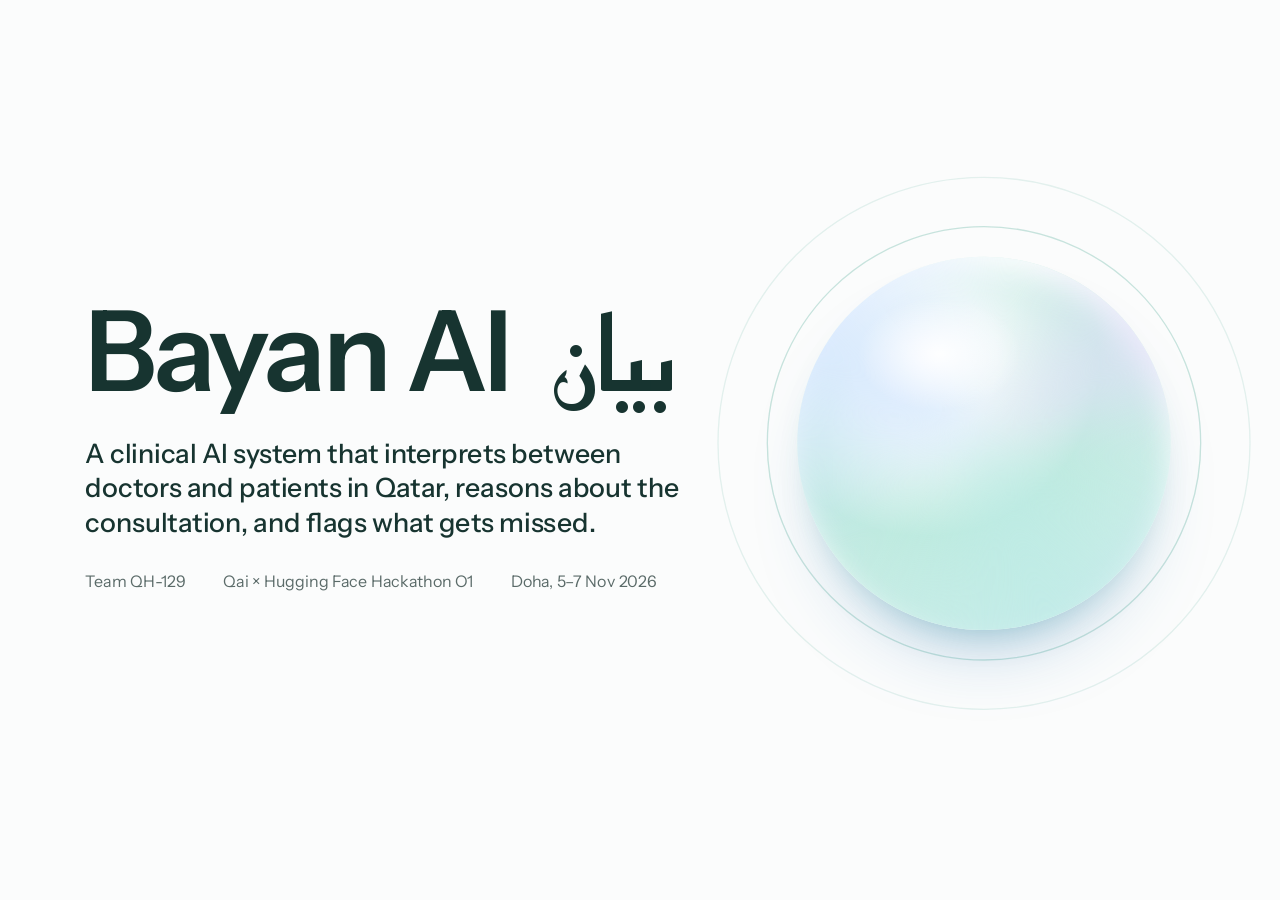
==== commit 458f9ea0: "Deck: one-line title, plain 'paused' wording, team and thank-you slides; plain pause wording in app " ====
--- a/docs/pitch/deck/index.html
+++ b/docs/pitch/deck/index.html
@@ -40,9 +40,9 @@
 .orb.l{left:190px;top:250px}
 
 /* 1 title */
-.title{position:absolute;left:128px;top:290px;width:960px}
-.title h1{margin:0;font-size:150px;line-height:1;font-weight:600;letter-spacing:-.03em}
-.title .ar{margin-top:18px;font-size:92px;line-height:1.3;font-weight:500}
+.title{position:absolute;left:128px;top:300px;width:980px}
+.title h1{margin:0;display:flex;align-items:baseline;gap:64px;font-size:168px;line-height:1.1;font-weight:600;letter-spacing:-.03em;white-space:nowrap}
+.title h1 .ar{font-family:'Reem Kufi',sans-serif;font-size:150px;font-weight:500;letter-spacing:0}
 .title .tag{margin-top:34px;font-size:40px;line-height:1.3;font-weight:500;width:900px}
 .title .meta{margin-top:48px;display:flex;gap:56px;font-size:24px;color:var(--muted)}
 
@@ -61,14 +61,16 @@
 .figs{position:absolute;left:128px;top:420px;display:grid;grid-template-columns:repeat(3,456px);column-gap:96px}
 .figs .v{font-size:150px;line-height:1;font-weight:600;letter-spacing:-.03em}
 .figs .l{margin-top:26px;font-size:30px;line-height:1.4;color:var(--muted)}
-.s-proof .figs{top:356px}
-.s-proof .figs .v{font-size:112px}
-.s-proof .figs .l{margin-top:18px;font-size:27px}
+.evals{position:absolute;left:128px;top:356px;width:1664px;display:grid;grid-template-columns:800px 800px;column-gap:64px}
+.eg{border-top:1px solid var(--rule);padding-top:26px}
+.eh{font-size:36px;font-weight:600}
+.es{margin-top:8px;font-size:22px;line-height:1.4;color:var(--muted);min-height:62px}
+.er{display:grid;grid-template-columns:250px 1fr;align-items:baseline;column-gap:24px;margin-top:22px}
+.er .v{font-size:64px;font-weight:600;line-height:1.05;letter-spacing:-.02em}
+.er .l{font-size:25px;line-height:1.35;color:var(--muted)}
+.evfoot{position:absolute;left:128px;top:880px;font-size:24px;color:var(--ink)}
 
 /* 2b qatar: four figures */
-.s-qatar .figs{grid-template-columns:repeat(4,380px);column-gap:48px}
-.s-qatar .figs .v{font-size:132px}
-.s-qatar .figs .l{font-size:27px}
 
 /* 3 what bayan does */
 .s-does .lede{position:absolute;left:128px;top:262px;font-size:32px;color:var(--muted)}
@@ -77,8 +79,23 @@
 .four .k{font-size:44px;font-weight:600;letter-spacing:-.01em}
 .four .d{margin-top:18px;font-size:28px;line-height:1.42;color:var(--muted)}
 
-/* 3 harm */
+/* 3 harm (benchmark rows) */
 .chartwrap.harm{position:absolute;left:128px;top:350px}
+.aa{position:absolute;left:128px;top:340px;width:1664px}
+.aaleg{display:flex;align-items:center;gap:14px;font-size:22px;color:var(--muted);margin-bottom:34px}
+.aaleg .sw{display:inline-block;width:18px;height:18px;border-radius:4px}
+.aaleg .sw.eng{margin-left:28px}
+.sw.lep,.b.lep{background:#C2410C}
+.sw.eng,.b.eng{background:#83948F}
+.aa .base{position:absolute;left:538px;top:72px;bottom:0;width:2px;background:#9FB0AD}
+.aarow{display:grid;grid-template-columns:520px 1000px 104px;column-gap:20px;align-items:center;height:150px}
+.aarow .lbl{font-size:28px;line-height:1.3;font-weight:500;padding-right:24px}
+.aarow .bars{display:flex;flex-direction:column;gap:8px}
+.aarow .bl{display:flex;align-items:center;gap:18px;height:40px}
+.aarow .b{display:block;height:40px;border-radius:0 6px 6px 0}
+.aarow .val{font-size:34px;font-weight:600;color:var(--ink);font-variant-numeric:normal}
+.aarow .mult{font-size:30px;font-weight:500;color:var(--muted);text-align:right}
+.bridge{position:absolute;left:128px;top:880px;width:1500px;font-size:30px;line-height:1.4;font-weight:500}
 
 /* 4 demo */
 .screen{position:absolute;overflow:hidden;background:var(--bg);border-radius:22px;box-shadow:0 0 0 1px var(--rule),0 50px 90px -60px rgba(23,52,48,.45)}
@@ -93,7 +110,10 @@
 
 /* 5 held */
 .bleed{position:absolute;inset:0;width:1920px;height:1080px}
-.heldcap{position:absolute;left:772px;top:868px;width:900px;font-size:24px;line-height:1.45;color:var(--muted)}
+.pausewrap{position:absolute;left:128px;top:292px;width:1520px;height:630px;overflow:hidden;border-radius:22px;background:var(--bg);
+  box-shadow:0 0 0 1px var(--rule),0 50px 90px -60px rgba(23,52,48,.45)}
+.pausewrap img{display:block;width:1520px;height:auto}
+.heldcap{position:absolute;left:128px;top:946px;width:1520px;font-size:24px;line-height:1.45;color:var(--muted)}
 
 /* 6 outputs */
 .outs{position:absolute;left:128px;top:300px;display:flex;align-items:flex-start;gap:58px}
@@ -109,6 +129,7 @@
 /* 7 architecture */
 .archwrap{position:absolute;left:128px;top:262px}
 .archwrap svg{display:block}
+.archwrap.ov{top:250px}
 
 /* 8 hugging face */
 h2.hfh{display:flex;align-items:center;gap:22px}
@@ -164,6 +185,22 @@
 .cmp tr.us th,.cmp tr.us td{color:var(--ink);font-weight:600}
 .cmp col{width:auto}
 
+/* team */
+.people{position:absolute;left:128px;top:400px;width:1664px;display:grid;grid-template-columns:repeat(4,1fr);column-gap:48px}
+.people figure{margin:0;display:flex;flex-direction:column;align-items:center}
+.pearl.av{position:relative;width:220px;height:220px;display:flex;align-items:center;justify-content:center;
+  box-shadow:0 40px 70px -40px rgba(31,111,178,.40),0 20px 40px -30px rgba(14,138,111,.35),inset 0 10px 24px rgba(255,255,255,.95)}
+.pearl.av b{font-size:64px;font-weight:600;color:var(--ink);letter-spacing:.01em}
+.people figcaption{margin-top:36px;font-size:32px;font-weight:600;text-align:center}
+
+/* thank you */
+.orb.mid{width:300px;height:300px;left:810px;top:170px}
+.orb.mid .r1{inset:-34px}.orb.mid .r2{inset:-80px}
+.thanks{position:absolute;left:0;right:0;top:600px;text-align:center}
+.thanks .ty{font-size:120px;font-weight:600;letter-spacing:-.03em;line-height:1.05}
+.thanks .q{margin-top:18px;font-size:48px;color:var(--muted)}
+.thanks .url{margin-top:56px;font-size:22px;color:var(--muted)}
+
 /* 12 close */
 .close{position:absolute;left:1000px;top:330px;width:800px}
 .close h2{position:static;width:auto;font-size:84px;line-height:1.1}
@@ -190,10 +227,8 @@
 <main id="deck">
 
 <section class="slide s-title" data-title="Title">
-  <div class="brand"><span class="pearl sm"></span><b lang="ar">بيان</b><span>Bayan</span></div>
   <div class="title">
-    <h1>Bayan AI</h1>
-    <p class="ar" lang="ar">بيان</p>
+    <h1><span>Bayan AI</span><span class="ar" lang="ar">بيان</span></h1>
     <p class="tag">A clinical AI system that interprets between doctors and patients in Qatar, reasons about the consultation, and flags what gets missed.</p>
     <p class="meta"><span>Team QH-129</span><span>Qai × Hugging Face Hackathon O1</span><span>Doha, 5–7 Nov 2026</span></p>
   </div>
@@ -213,16 +248,51 @@
   <span class="pg">2</span>
 </section>
 
-<section class="slide s-qatar" data-title="Qatar">
+<section class="slide" data-title="Qatar">
   <div class="brand"><span class="pearl sm"></span><b lang="ar">بيان</b><span>Bayan</span></div>
   <h2>Language barriers in Qatar</h2>
   <div class="figs">
     <div><p class="v">65%</p><p class="l">of HMC ambulance staff face language barriers at work</p></div>
     <div><p class="v">71%</p><p class="l">are comfortable letting family members interpret</p></div>
     <div><p class="v">9</p><p class="l">languages with face-to-face interpreters at Sidra; Nepali, Malayalam, Bengali and Tagalog are not among them</p></div>
-    <div><p class="v">49%</p><p class="l">of adverse events in patients with limited English caused physical harm, against 30% for English speakers (US study)</p></div>
   </div>
   <span class="pg">3</span>
+</section>
+
+<section class="slide s-harm" data-title="Adverse events">
+  <div class="brand"><span class="pearl sm"></span><b lang="ar">بيان</b><span>Bayan</span></div>
+  <h2>Adverse events and language</h2>
+  <p class="lede">Many patients in Qatar don’t share a language with their doctor. US hospitals that measured the effect found this.</p>
+  <div class="aa">
+    <p class="aaleg"><span class="sw lep"></span>Patients with limited English<span class="sw eng"></span>English-speaking patients</p>
+    <span class="base"></span>
+    <div class="aarow">
+      <p class="lbl">Adverse events that caused physical harm</p>
+      <div class="bars">
+        <div class="bl"><span class="b lep" style="width:736px"></span><span class="val">49%</span></div>
+        <div class="bl"><span class="b eng" style="width:442px"></span><span class="val">30%</span></div>
+      </div>
+      <p class="mult">1.7×</p>
+    </div>
+    <div class="aarow">
+      <p class="lbl">Harmful events rated moderate harm or worse, up to death</p>
+      <div class="bars">
+        <div class="bl"><span class="b lep" style="width:702px"></span><span class="val">47%</span></div>
+        <div class="bl"><span class="b eng" style="width:366px"></span><span class="val">24%</span></div>
+      </div>
+      <p class="mult">1.9×</p>
+    </div>
+    <div class="aarow">
+      <p class="lbl">Adverse events caused by communication errors</p>
+      <div class="bars">
+        <div class="bl"><span class="b lep" style="width:786px"></span><span class="val">52%</span></div>
+        <div class="bl"><span class="b eng" style="width:538px"></span><span class="val">36%</span></div>
+      </div>
+      <p class="mult">1.5×</p>
+    </div>
+  </div>
+  <p class="bridge">Bayan is built to close this gap: it interprets, reasons about the consultation and flags what gets missed.</p>
+  <span class="pg">4</span>
 </section>
 
 <section class="slide s-does" data-title="What Bayan does">
@@ -235,7 +305,7 @@
     <div><p class="k">Flags</p><p class="d">Allergies, doses, interactions, missed workup, plans that don’t fit the complaint, patient confusion, mood cues.</p></div>
     <div><p class="k">Suggests</p><p class="d">One next question at a time, asked in the patient’s language with one tap.</p></div>
   </div>
-  <span class="pg">4</span>
+  <span class="pg">5</span>
 </section>
 
 <section class="slide s-demo" data-title="Demo">
@@ -247,12 +317,15 @@
     <p class="t">Doctor and patient take turns tapping the pearl. Bayan translates, speaks, and checks.</p>
     <p class="s">Recorded on the live Space: scripted Nepali consultation, live translation and voices. Played at 1.5× speed.</p>
   </div>
-  <span class="pg">5</span>
-</section>
-
-<section class="slide s-held" data-title="Held">
-  <img class="bleed" src="../assets/screens/07-held-penicillin-amoxicillin.png" alt="Sentence held: the patient reported a penicillin allergy; amoxicillin is a penicillin">
-  <p class="heldcap">Held before the patient hears it. Rule ALG-PEN-01, checked in about 3 ms, with no language model in the path. “Speak it anyway” is logged.</p>
+  <span class="pg">6</span>
+</section>
+
+<section class="slide s-held" data-title="Pause">
+  <div class="brand"><span class="pearl sm"></span><b lang="ar">بيان</b><span>Bayan</span></div>
+  <h2>Check before it is said</h2>
+  <div class="pausewrap"><img src="../assets/screens/07-held-penicillin-amoxicillin.png" alt="Bayan paused the doctor's sentence: the patient reported a penicillin allergy; amoxicillin is a penicillin"></div>
+  <p class="heldcap">The patient does not hear the sentence until the doctor decides. Rule ALG-PEN-01 found it in about 3 ms, with no language model involved. The doctor can say something else, or speak it anyway, which is logged.</p>
+  <span class="pg">7</span>
 </section>
 
 <section class="slide s-out" data-title="Take-home">
@@ -264,16 +337,23 @@
     <figure class="page"><div class="img"><img src="../assets/screens/13-care-plan-pdf.png" alt="Patient care sheet PDF in Tamil"></div>
       <figcaption>Patient sheet in Tamil: penicillins under “Do not take”</figcaption></figure>
     <figure class="page doc"><div class="img"><img src="../assets/screens/14-doctor-report-pdf.png" alt="Doctor's consultation note PDF"></div>
-      <figcaption>Doctor’s note: the held amoxicillin, on the record</figcaption></figure>
-  </div>
-  <span class="pg">7</span>
+      <figcaption>Doctor’s note: the paused amoxicillin, on the record</figcaption></figure>
+  </div>
+  <span class="pg">8</span>
+</section>
+
+<section class="slide s-arch" data-title="Architecture overview">
+  <div class="brand"><span class="pearl sm"></span><b lang="ar">بيان</b><span>Bayan</span></div>
+  <h2>Architecture (overview)</h2>
+  <div class="archwrap ov"><svg class="arch" viewBox="0 0 1664 790" width="1664" height="790" role="img" aria-label="Bayan architecture overview: hear, interpret, safety gate and speak on each turn; a background loop of case summary, clinical review agent, attention filter and the doctor's screen; wrap-up at the end."><defs><marker id="ah2" viewBox="0 0 10 10" refX="9" refY="5" markerWidth="7" markerHeight="7" orient="auto-start-reverse"><path d="M0,0 L10,5 L0,10 z" fill="#173430"/></marker><marker id="ahv2" viewBox="0 0 10 10" refX="9" refY="5" markerWidth="7" markerHeight="7" orient="auto-start-reverse"><path d="M0,0 L10,5 L0,10 z" fill="#C2410C"/></marker></defs><rect x="100" y="178" width="400" height="482" rx="24" fill="#F4F7F7" stroke="#C9D4D2" stroke-width="1.6"/><text x="48.0" y="560.0" font-size="32" font-weight="600" fill="#173430" text-anchor="middle" font-family="'Instrument Sans','Noto Sans',system-ui,sans-serif" >N×</text><text x="48.0" y="586.0" font-size="17" font-weight="400" fill="#5B6B69" text-anchor="middle" font-family="'Instrument Sans','Noto Sans',system-ui,sans-serif" >each</text><text x="48.0" y="606.0" font-size="17" font-weight="400" fill="#5B6B69" text-anchor="middle" font-family="'Instrument Sans','Noto Sans',system-ui,sans-serif" >turn</text><rect x="110" y="552" width="380" height="96" rx="14" fill="#EEF2F1" stroke="#173430" stroke-width="1.8"/><text x="300.0" y="586.0" font-size="28" font-weight="600" fill="#173430" text-anchor="middle" font-family="'Instrument Sans','Noto Sans',system-ui,sans-serif" >Hear</text><text x="300.0" y="616.0" font-size="19" font-weight="400" fill="#5B6B69" text-anchor="middle" font-family="'Instrument Sans','Noto Sans',system-ui,sans-serif" >speaker check, speech-to-text</text><text x="300.0" y="639.0" font-size="19" font-weight="400" fill="#5B6B69" text-anchor="middle" font-family="'Instrument Sans','Noto Sans',system-ui,sans-serif" >Whisper, IndicConformer, MMS</text><polyline points="300,552 300,530" fill="none" stroke="#173430" stroke-width="2.2" marker-end="url(#ah2)"/><rect x="110" y="432" width="380" height="96" rx="14" fill="#EEF2F1" stroke="#173430" stroke-width="1.8"/><text x="300.0" y="478.0" font-size="28" font-weight="600" fill="#173430" text-anchor="middle" font-family="'Instrument Sans','Noto Sans',system-ui,sans-serif" >Interpret</text><text x="300.0" y="508.0" font-size="19" font-weight="400" fill="#5B6B69" text-anchor="middle" font-family="'Instrument Sans','Noto Sans',system-ui,sans-serif" >translate with gpt-oss-120b</text><polyline points="300,432 300,410" fill="none" stroke="#173430" stroke-width="2.2" marker-end="url(#ah2)"/><rect x="110" y="312" width="380" height="96" rx="14" fill="#FCE5DA" stroke="#C2410C" stroke-width="2.6"/><text x="300.0" y="358.0" font-size="28" font-weight="600" fill="#173430" text-anchor="middle" font-family="'Instrument Sans','Noto Sans',system-ui,sans-serif" >Safety gate</text><text x="300.0" y="388.0" font-size="19" font-weight="400" fill="#5B6B69" text-anchor="middle" font-family="'Instrument Sans','Noto Sans',system-ui,sans-serif" >83 rules</text><polyline points="300,312 300,290" fill="none" stroke="#173430" stroke-width="2.2" marker-end="url(#ah2)"/><rect x="110" y="192" width="380" height="96" rx="14" fill="#EEF2F1" stroke="#173430" stroke-width="1.8"/><text x="300.0" y="238.0" font-size="28" font-weight="600" fill="#173430" text-anchor="middle" font-family="'Instrument Sans','Noto Sans',system-ui,sans-serif" >Speak</text><text x="300.0" y="268.0" font-size="19" font-weight="400" fill="#5B6B69" text-anchor="middle" font-family="'Instrument Sans','Noto Sans',system-ui,sans-serif" >voice in the listener&#x27;s language</text><polyline points="300,192 300,120" fill="none" stroke="#173430" stroke-width="2.2" marker-end="url(#ah2)"/><text x="300.0" y="100.0" font-size="28" font-weight="600" fill="#173430" text-anchor="middle" font-family="'Instrument Sans','Noto Sans',system-ui,sans-serif" >Spoken translation</text><rect x="108" y="712" width="184" height="58" rx="14" fill="#DCEBF8" stroke="#173430" stroke-width="1.8"/><text x="200.0" y="749.0" font-size="22" font-weight="600" fill="#173430" text-anchor="middle" font-family="'Instrument Sans','Noto Sans',system-ui,sans-serif" >Doctor speech</text><polyline points="200,712 200,650" fill="none" stroke="#173430" stroke-width="2.2" marker-end="url(#ah2)"/><rect x="308" y="712" width="184" height="58" rx="14" fill="#D8F0E8" stroke="#173430" stroke-width="1.8"/><text x="400.0" y="749.0" font-size="22" font-weight="600" fill="#173430" text-anchor="middle" font-family="'Instrument Sans','Noto Sans',system-ui,sans-serif" >Patient speech</text><polyline points="400,712 400,650" fill="none" stroke="#173430" stroke-width="2.2" marker-end="url(#ah2)"/><polyline points="490,360 524,360" fill="none" stroke="#C2410C" stroke-width="2.6" marker-end="url(#ahv2)"/><text x="532.0" y="356.0" font-size="21" font-weight="600" fill="#C2410C" text-anchor="start" font-family="'Instrument Sans','Noto Sans',system-ui,sans-serif" >paused for the</text><text x="532.0" y="380.0" font-size="21" font-weight="600" fill="#C2410C" text-anchor="start" font-family="'Instrument Sans','Noto Sans',system-ui,sans-serif" >doctor to check</text><rect x="750" y="178" width="480" height="482" rx="26" fill="#F4F7F7" stroke="#173430" stroke-width="2"/><text x="1290.0" y="560.0" font-size="32" font-weight="600" fill="#173430" text-anchor="middle" font-family="'Instrument Sans','Noto Sans',system-ui,sans-serif" >N×</text><text x="1290.0" y="586.0" font-size="17" font-weight="400" fill="#5B6B69" text-anchor="middle" font-family="'Instrument Sans','Noto Sans',system-ui,sans-serif" >each turn,</text><text x="1290.0" y="606.0" font-size="17" font-weight="400" fill="#5B6B69" text-anchor="middle" font-family="'Instrument Sans','Noto Sans',system-ui,sans-serif" >background</text><rect x="770" y="560" width="440" height="88" rx="14" fill="#DCEBF8" stroke="#173430" stroke-width="1.8"/><text x="990.0" y="602.0" font-size="28" font-weight="600" fill="#173430" text-anchor="middle" font-family="'Instrument Sans','Noto Sans',system-ui,sans-serif" >Case summary</text><text x="990.0" y="632.0" font-size="19" font-weight="400" fill="#5B6B69" text-anchor="middle" font-family="'Instrument Sans','Noto Sans',system-ui,sans-serif" >what the doctor and patient have said</text><rect x="770" y="430" width="440" height="100" rx="14" fill="#DCEBF8" stroke="#173430" stroke-width="2.6"/><text x="990.0" y="466.0" font-size="28" font-weight="600" fill="#173430" text-anchor="middle" font-family="'Instrument Sans','Noto Sans',system-ui,sans-serif" >Clinical review agent</text><text x="990.0" y="496.0" font-size="19" font-weight="400" fill="#5B6B69" text-anchor="middle" font-family="'Instrument Sans','Noto Sans',system-ui,sans-serif" >smolagents + gpt-oss-120b</text><text x="990.0" y="519.0" font-size="19" font-weight="400" fill="#5B6B69" text-anchor="middle" font-family="'Instrument Sans','Noto Sans',system-ui,sans-serif" >tools: rules, idioms, drug check</text><rect x="770" y="316" width="440" height="88" rx="14" fill="#DCEBF8" stroke="#173430" stroke-width="1.8"/><text x="990.0" y="358.0" font-size="28" font-weight="600" fill="#173430" text-anchor="middle" font-family="'Instrument Sans','Noto Sans',system-ui,sans-serif" >Attention filter</text><text x="990.0" y="388.0" font-size="19" font-weight="400" fill="#5B6B69" text-anchor="middle" font-family="'Instrument Sans','Noto Sans',system-ui,sans-serif" >what is worth showing now</text><rect x="770" y="200" width="440" height="88" rx="14" fill="#DCEBF8" stroke="#173430" stroke-width="1.8"/><text x="990.0" y="242.0" font-size="28" font-weight="600" fill="#173430" text-anchor="middle" font-family="'Instrument Sans','Noto Sans',system-ui,sans-serif" >Doctor&#x27;s screen</text><text x="990.0" y="272.0" font-size="19" font-weight="400" fill="#5B6B69" text-anchor="middle" font-family="'Instrument Sans','Noto Sans',system-ui,sans-serif" >one Ask next + flags</text><polyline points="990,560 990,532" fill="none" stroke="#173430" stroke-width="2.2" marker-end="url(#ah2)"/><polyline points="990,430 990,406" fill="none" stroke="#173430" stroke-width="2.2" marker-end="url(#ah2)"/><polyline points="990,316 990,290" fill="none" stroke="#173430" stroke-width="2.2" marker-end="url(#ah2)"/><polyline points="770,244 728,244 728,604 768,604" fill="none" stroke="#173430" stroke-width="2.2" marker-end="url(#ah2)"/><text x="714" y="424" font-size="19" fill="#5B6B69" text-anchor="middle" font-family="'Instrument Sans','Noto Sans',system-ui,sans-serif" transform="rotate(-90 714 424)">next turn</text><polyline points="490,480 600,480 600,696 990,696 990,650" fill="none" stroke="#173430" stroke-width="1.8" marker-end="url(#ah2)"/><text x="800.0" y="688.0" font-size="18" font-weight="400" fill="#5B6B69" text-anchor="middle" font-family="'Instrument Sans','Noto Sans',system-ui,sans-serif" >each turn&#x27;s text</text><rect x="1365" y="345" width="270" height="150" rx="14" fill="#D8F0E8" stroke="#173430" stroke-width="1.8"/><text x="1500.0" y="406.0" font-size="28" font-weight="600" fill="#173430" text-anchor="middle" font-family="'Instrument Sans','Noto Sans',system-ui,sans-serif" >Wrap-up</text><text x="1500.0" y="436.0" font-size="19" font-weight="400" fill="#5B6B69" text-anchor="middle" font-family="'Instrument Sans','Noto Sans',system-ui,sans-serif" >at the end:</text><text x="1500.0" y="459.0" font-size="19" font-weight="400" fill="#5B6B69" text-anchor="middle" font-family="'Instrument Sans','Noto Sans',system-ui,sans-serif" >care plan, PDFs, QR</text><polyline points="1500,600 1500,497" fill="none" stroke="#173430" stroke-width="2.2" marker-end="url(#ah2)"/><text x="1500.0" y="628.0" font-size="19" font-weight="400" fill="#5B6B69" text-anchor="middle" font-family="'Instrument Sans','Noto Sans',system-ui,sans-serif" >full record</text><polyline points="1500,345 1500,262" fill="none" stroke="#173430" stroke-width="2.2" marker-end="url(#ah2)"/><text x="1500.0" y="244.0" font-size="22" font-weight="600" fill="#173430" text-anchor="middle" font-family="'Instrument Sans','Noto Sans',system-ui,sans-serif" >Care plan for the patient</text></svg></div>
+  <span class="pg">9</span>
 </section>
 
 <section class="slide s-arch" data-title="Architecture">
   <div class="brand"><span class="pearl sm"></span><b lang="ar">بيان</b><span>Bayan</span></div>
   <h2>Architecture</h2>
-  <div class="archwrap"><svg class="arch" viewBox="0 0 1664 770" width="1664" height="770" role="img" aria-label="Bayan architecture: each turn is heard, transcribed, translated and checked by the prescription gate; in the background a clinical review agent reads the case summary, calls tools, and an attention filter sends one question or flag to the doctor, then loops on the next turn; at the end a wrap-up agent writes the care plan."><defs><marker id="ah" viewBox="0 0 10 10" refX="9" refY="5" markerWidth="7" markerHeight="7" orient="auto-start-reverse"><path d="M0,0 L10,5 L0,10 z" fill="#173430"/></marker><marker id="ahv" viewBox="0 0 10 10" refX="9" refY="5" markerWidth="7" markerHeight="7" orient="auto-start-reverse"><path d="M0,0 L10,5 L0,10 z" fill="#C2410C"/></marker></defs><rect x="72" y="128" width="320" height="532" rx="22" fill="#F4F7F7" stroke="#C9D4D2" stroke-width="1.6"/><text x="36.0" y="552.0" font-size="30" font-weight="600" fill="#173430" text-anchor="middle" font-family="'Instrument Sans','Noto Sans',system-ui,sans-serif" >N×</text><text x="36.0" y="578.0" font-size="16" font-weight="400" fill="#5B6B69" text-anchor="middle" font-family="'Instrument Sans','Noto Sans',system-ui,sans-serif" >each</text><text x="36.0" y="598.0" font-size="16" font-weight="400" fill="#5B6B69" text-anchor="middle" font-family="'Instrument Sans','Noto Sans',system-ui,sans-serif" >turn</text><rect x="82" y="578" width="300" height="68" rx="12" fill="#EEF2F1" stroke="#173430" stroke-width="1.6"/><text x="232.0" y="609.0" font-size="22" font-weight="600" fill="#173430" text-anchor="middle" font-family="'Instrument Sans','Noto Sans',system-ui,sans-serif" >Speaker check</text><text x="232.0" y="633.0" font-size="17" font-weight="400" fill="#5B6B69" text-anchor="middle" font-family="'Instrument Sans','Noto Sans',system-ui,sans-serif" >VoxLingua107</text><polyline points="232,578 232,544" fill="none" stroke="#173430" stroke-width="2" marker-end="url(#ah)"/><rect x="82" y="474" width="300" height="68" rx="12" fill="#EEF2F1" stroke="#173430" stroke-width="1.6"/><text x="232.0" y="505.0" font-size="22" font-weight="600" fill="#173430" text-anchor="middle" font-family="'Instrument Sans','Noto Sans',system-ui,sans-serif" >Speech-to-text</text><text x="232.0" y="529.0" font-size="17" font-weight="400" fill="#5B6B69" text-anchor="middle" font-family="'Instrument Sans','Noto Sans',system-ui,sans-serif" >Whisper, IndicConformer, MMS</text><polyline points="232,474 232,440" fill="none" stroke="#173430" stroke-width="2" marker-end="url(#ah)"/><rect x="82" y="370" width="300" height="68" rx="12" fill="#EEF2F1" stroke="#173430" stroke-width="1.6"/><text x="232.0" y="401.0" font-size="22" font-weight="600" fill="#173430" text-anchor="middle" font-family="'Instrument Sans','Noto Sans',system-ui,sans-serif" >Translate + extract</text><text x="232.0" y="425.0" font-size="17" font-weight="400" fill="#5B6B69" text-anchor="middle" font-family="'Instrument Sans','Noto Sans',system-ui,sans-serif" >gpt-oss-120b</text><polyline points="232,370 232,336" fill="none" stroke="#173430" stroke-width="2" marker-end="url(#ah)"/><rect x="82" y="266" width="300" height="68" rx="12" fill="#FCE5DA" stroke="#C2410C" stroke-width="2.4"/><text x="232.0" y="297.0" font-size="22" font-weight="600" fill="#173430" text-anchor="middle" font-family="'Instrument Sans','Noto Sans',system-ui,sans-serif" >Prescription gate</text><text x="232.0" y="321.0" font-size="17" font-weight="400" fill="#5B6B69" text-anchor="middle" font-family="'Instrument Sans','Noto Sans',system-ui,sans-serif" >83 rules, no LLM</text><polyline points="232,266 232,232" fill="none" stroke="#173430" stroke-width="2" marker-end="url(#ah)"/><rect x="82" y="162" width="300" height="68" rx="12" fill="#EEF2F1" stroke="#173430" stroke-width="1.6"/><text x="232.0" y="193.0" font-size="22" font-weight="600" fill="#173430" text-anchor="middle" font-family="'Instrument Sans','Noto Sans',system-ui,sans-serif" >Text-to-speech</text><text x="232.0" y="217.0" font-size="17" font-weight="400" fill="#5B6B69" text-anchor="middle" font-family="'Instrument Sans','Noto Sans',system-ui,sans-serif" >Parler, MMS, Supertonic, Piper</text><polyline points="232,162 232,96" fill="none" stroke="#173430" stroke-width="2" marker-end="url(#ah)"/><text x="232.0" y="80.0" font-size="24" font-weight="600" fill="#173430" text-anchor="middle" font-family="'Instrument Sans','Noto Sans',system-ui,sans-serif" >Spoken translation</text><rect x="79" y="702" width="150" height="48" rx="12" fill="#DCEBF8" stroke="#173430" stroke-width="1.6"/><text x="154.0" y="733.0" font-size="18" font-weight="600" fill="#173430" text-anchor="middle" font-family="'Instrument Sans','Noto Sans',system-ui,sans-serif" >Doctor speech</text><polyline points="154,702 154,648" fill="none" stroke="#173430" stroke-width="2" marker-end="url(#ah)"/><rect x="237" y="702" width="150" height="48" rx="12" fill="#D8F0E8" stroke="#173430" stroke-width="1.6"/><text x="312.0" y="733.0" font-size="18" font-weight="600" fill="#173430" text-anchor="middle" font-family="'Instrument Sans','Noto Sans',system-ui,sans-serif" >Patient speech</text><polyline points="312,702 312,648" fill="none" stroke="#173430" stroke-width="2" marker-end="url(#ah)"/><polyline points="382,300 404,300" fill="none" stroke="#C2410C" stroke-width="2.4" marker-end="url(#ahv)"/><text x="410.0" y="296.0" font-size="18" font-weight="600" fill="#C2410C" text-anchor="start" font-family="'Instrument Sans','Noto Sans',system-ui,sans-serif" >Held,</text><text x="410.0" y="318.0" font-size="18" font-weight="600" fill="#C2410C" text-anchor="start" font-family="'Instrument Sans','Noto Sans',system-ui,sans-serif" >not spoken</text><rect x="598" y="206" width="464" height="454" rx="26" fill="#F4F7F7" stroke="#173430" stroke-width="1.8"/><text x="522.0" y="552.0" font-size="30" font-weight="600" fill="#173430" text-anchor="middle" font-family="'Instrument Sans','Noto Sans',system-ui,sans-serif" >N×</text><text x="522.0" y="578.0" font-size="16" font-weight="400" fill="#5B6B69" text-anchor="middle" font-family="'Instrument Sans','Noto Sans',system-ui,sans-serif" >each turn</text><text x="522.0" y="598.0" font-size="16" font-weight="400" fill="#5B6B69" text-anchor="middle" font-family="'Instrument Sans','Noto Sans',system-ui,sans-serif" >background</text><rect x="618" y="552" width="424" height="88" rx="12" fill="#DCEBF8" stroke="#173430" stroke-width="1.6"/><text x="830.0" y="573.0" font-size="22" font-weight="600" fill="#173430" text-anchor="middle" font-family="'Instrument Sans','Noto Sans',system-ui,sans-serif" >Case summary</text><text x="830.0" y="597.0" font-size="17" font-weight="400" fill="#5B6B69" text-anchor="middle" font-family="'Instrument Sans','Noto Sans',system-ui,sans-serif" >complaint, history, diagnosis,</text><text x="830.0" y="617.0" font-size="17" font-weight="400" fill="#5B6B69" text-anchor="middle" font-family="'Instrument Sans','Noto Sans',system-ui,sans-serif" >plan, understanding, mood</text><rect x="618" y="434" width="424" height="88" rx="12" fill="#DCEBF8" stroke="#173430" stroke-width="2.4"/><text x="830.0" y="455.0" font-size="22" font-weight="600" fill="#173430" text-anchor="middle" font-family="'Instrument Sans','Noto Sans',system-ui,sans-serif" >Clinical review agent</text><text x="830.0" y="479.0" font-size="17" font-weight="400" fill="#5B6B69" text-anchor="middle" font-family="'Instrument Sans','Noto Sans',system-ui,sans-serif" >smolagents + gpt-oss-120b, five checks: safety,</text><text x="830.0" y="499.0" font-size="17" font-weight="400" fill="#5B6B69" text-anchor="middle" font-family="'Instrument Sans','Noto Sans',system-ui,sans-serif" >history, plan, communication, consistency</text><rect x="618" y="334" width="424" height="68" rx="12" fill="#DCEBF8" stroke="#173430" stroke-width="1.6"/><text x="830.0" y="365.0" font-size="22" font-weight="600" fill="#173430" text-anchor="middle" font-family="'Instrument Sans','Noto Sans',system-ui,sans-serif" >Candidate concerns</text><text x="830.0" y="389.0" font-size="17" font-weight="400" fill="#5B6B69" text-anchor="middle" font-family="'Instrument Sans','Noto Sans',system-ui,sans-serif" >each quotes the transcript</text><rect x="618" y="236" width="424" height="68" rx="12" fill="#DCEBF8" stroke="#173430" stroke-width="1.6"/><text x="830.0" y="267.0" font-size="22" font-weight="600" fill="#173430" text-anchor="middle" font-family="'Instrument Sans','Noto Sans',system-ui,sans-serif" >Attention filter</text><text x="830.0" y="291.0" font-size="17" font-weight="400" fill="#5B6B69" text-anchor="middle" font-family="'Instrument Sans','Noto Sans',system-ui,sans-serif" >severity × confidence × novelty</text><rect x="618" y="116" width="424" height="68" rx="12" fill="#DCEBF8" stroke="#173430" stroke-width="1.6"/><text x="830.0" y="147.0" font-size="22" font-weight="600" fill="#173430" text-anchor="middle" font-family="'Instrument Sans','Noto Sans',system-ui,sans-serif" >Doctor&#x27;s screen</text><text x="830.0" y="171.0" font-size="17" font-weight="400" fill="#5B6B69" text-anchor="middle" font-family="'Instrument Sans','Noto Sans',system-ui,sans-serif" >one Ask next + flags</text><polyline points="830,552 830,524" fill="none" stroke="#173430" stroke-width="2" marker-end="url(#ah)"/><polyline points="830,434 830,404" fill="none" stroke="#173430" stroke-width="2" marker-end="url(#ah)"/><polyline points="830,334 830,306" fill="none" stroke="#173430" stroke-width="2" marker-end="url(#ah)"/><polyline points="830,236 830,186" fill="none" stroke="#173430" stroke-width="2" marker-end="url(#ah)"/><polyline points="618,150 580,150 580,596 616,596" fill="none" stroke="#173430" stroke-width="2" marker-end="url(#ah)"/><text x="568" y="333" font-size="17" fill="#5B6B69" text-anchor="middle" font-family="'Instrument Sans','Noto Sans',system-ui,sans-serif" transform="rotate(-90 568 333)">next turn</text><polyline points="382,404 470,404 470,700 830,700 830,642" fill="none" stroke="#173430" stroke-width="1.6" marker-end="url(#ah)"/><text x="650.0" y="692.0" font-size="16" font-weight="400" fill="#5B6B69" text-anchor="middle" font-family="'Instrument Sans','Noto Sans',system-ui,sans-serif" >updates the case summary</text><rect x="1118" y="330" width="206" height="296" rx="18" fill="#FFFFFF" stroke="#C9D4D2" stroke-width="1.6"/><text x="1221.0" y="360.0" font-size="19" font-weight="600" fill="#173430" text-anchor="middle" font-family="'Instrument Sans','Noto Sans',system-ui,sans-serif" >Agent tools</text><rect x="1132" y="380" width="178" height="48" rx="10" fill="#EEF2F1" stroke="#173430" stroke-width="1.4"/><text x="1221.0" y="411.0" font-size="18" font-weight="600" fill="#173430" text-anchor="middle" font-family="'Instrument Sans','Noto Sans',system-ui,sans-serif" >Safety rules (83)</text><rect x="1132" y="440" width="178" height="48" rx="10" fill="#EEF2F1" stroke="#173430" stroke-width="1.4"/><text x="1221.0" y="471.0" font-size="18" font-weight="600" fill="#173430" text-anchor="middle" font-family="'Instrument Sans','Noto Sans',system-ui,sans-serif" >Idiom lexicon (98)</text><rect x="1132" y="500" width="178" height="48" rx="10" fill="#EEF2F1" stroke="#173430" stroke-width="1.4"/><text x="1221.0" y="531.0" font-size="18" font-weight="600" fill="#173430" text-anchor="middle" font-family="'Instrument Sans','Noto Sans',system-ui,sans-serif" >Drug check</text><rect x="1132" y="560" width="178" height="48" rx="10" fill="#EEF2F1" stroke="#173430" stroke-width="1.4"/><text x="1221.0" y="591.0" font-size="18" font-weight="600" fill="#173430" text-anchor="middle" font-family="'Instrument Sans','Noto Sans',system-ui,sans-serif" >Case lookup</text><line x1="1044.0" y1="478" x2="1116" y2="478" stroke="#173430" stroke-width="2" marker-start="url(#ah)" marker-end="url(#ah)"/><text x="1080.0" y="462.0" font-size="16" font-weight="400" fill="#5B6B69" text-anchor="middle" font-family="'Instrument Sans','Noto Sans',system-ui,sans-serif" >calls</text><rect x="1352" y="232" width="252" height="428" rx="22" fill="#F4F7F7" stroke="#C9D4D2" stroke-width="1.6"/><text x="1634.0" y="552.0" font-size="30" font-weight="600" fill="#173430" text-anchor="middle" font-family="'Instrument Sans','Noto Sans',system-ui,sans-serif" >1×</text><text x="1634.0" y="578.0" font-size="16" font-weight="400" fill="#5B6B69" text-anchor="middle" font-family="'Instrument Sans','Noto Sans',system-ui,sans-serif" >at End</text><rect x="1363" y="578" width="230" height="68" rx="12" fill="#D8F0E8" stroke="#173430" stroke-width="1.6"/><text x="1478.0" y="609.0" font-size="22" font-weight="600" fill="#173430" text-anchor="middle" font-family="'Instrument Sans','Noto Sans',system-ui,sans-serif" >Wrap-up agent</text><text x="1478.0" y="633.0" font-size="17" font-weight="400" fill="#5B6B69" text-anchor="middle" font-family="'Instrument Sans','Noto Sans',system-ui,sans-serif" >smolagents</text><polyline points="1478,578 1478,544" fill="none" stroke="#173430" stroke-width="2" marker-end="url(#ah)"/><rect x="1363" y="474" width="230" height="68" rx="12" fill="#D8F0E8" stroke="#173430" stroke-width="1.6"/><text x="1478.0" y="505.0" font-size="22" font-weight="600" fill="#173430" text-anchor="middle" font-family="'Instrument Sans','Noto Sans',system-ui,sans-serif" >Rule re-check</text><text x="1478.0" y="529.0" font-size="17" font-weight="400" fill="#5B6B69" text-anchor="middle" font-family="'Instrument Sans','Noto Sans',system-ui,sans-serif" >83 rules</text><polyline points="1478,474 1478,440" fill="none" stroke="#173430" stroke-width="2" marker-end="url(#ah)"/><rect x="1363" y="370" width="230" height="68" rx="12" fill="#D8F0E8" stroke="#173430" stroke-width="1.6"/><text x="1478.0" y="401.0" font-size="22" font-weight="600" fill="#173430" text-anchor="middle" font-family="'Instrument Sans','Noto Sans',system-ui,sans-serif" >PDFs</text><text x="1478.0" y="425.0" font-size="17" font-weight="400" fill="#5B6B69" text-anchor="middle" font-family="'Instrument Sans','Noto Sans',system-ui,sans-serif" >patient&#x27;s script</text><polyline points="1478,370 1478,336" fill="none" stroke="#173430" stroke-width="2" marker-end="url(#ah)"/><rect x="1363" y="266" width="230" height="68" rx="12" fill="#D8F0E8" stroke="#173430" stroke-width="1.6"/><text x="1478.0" y="297.0" font-size="22" font-weight="600" fill="#173430" text-anchor="middle" font-family="'Instrument Sans','Noto Sans',system-ui,sans-serif" >QR code</text><text x="1478.0" y="321.0" font-size="17" font-weight="400" fill="#5B6B69" text-anchor="middle" font-family="'Instrument Sans','Noto Sans',system-ui,sans-serif" >phone page</text><polyline points="1478,266 1478,210" fill="none" stroke="#173430" stroke-width="2" marker-end="url(#ah)"/><text x="1478.0" y="194.0" font-size="22" font-weight="600" fill="#173430" text-anchor="middle" font-family="'Instrument Sans','Noto Sans',system-ui,sans-serif" >Care plan, PDF, QR</text><polyline points="1478,712 1478,648" fill="none" stroke="#173430" stroke-width="2" marker-end="url(#ah)"/><text x="1478.0" y="738.0" font-size="18" font-weight="400" fill="#5B6B69" text-anchor="middle" font-family="'Instrument Sans','Noto Sans',system-ui,sans-serif" >full record</text></svg></div>
-  <span class="pg">8</span>
+  <div class="archwrap"><svg class="arch" viewBox="0 0 1664 770" width="1664" height="770" role="img" aria-label="Bayan architecture: each turn is heard, transcribed, translated and checked by the prescription gate; in the background a clinical review agent reads the case summary, calls tools, and an attention filter sends one question or flag to the doctor, then loops on the next turn; at the end a wrap-up agent writes the care plan."><defs><marker id="ah" viewBox="0 0 10 10" refX="9" refY="5" markerWidth="7" markerHeight="7" orient="auto-start-reverse"><path d="M0,0 L10,5 L0,10 z" fill="#173430"/></marker><marker id="ahv" viewBox="0 0 10 10" refX="9" refY="5" markerWidth="7" markerHeight="7" orient="auto-start-reverse"><path d="M0,0 L10,5 L0,10 z" fill="#C2410C"/></marker></defs><rect x="72" y="128" width="320" height="532" rx="22" fill="#F4F7F7" stroke="#C9D4D2" stroke-width="1.6"/><text x="36.0" y="552.0" font-size="30" font-weight="600" fill="#173430" text-anchor="middle" font-family="'Instrument Sans','Noto Sans',system-ui,sans-serif" >N×</text><text x="36.0" y="578.0" font-size="16" font-weight="400" fill="#5B6B69" text-anchor="middle" font-family="'Instrument Sans','Noto Sans',system-ui,sans-serif" >each</text><text x="36.0" y="598.0" font-size="16" font-weight="400" fill="#5B6B69" text-anchor="middle" font-family="'Instrument Sans','Noto Sans',system-ui,sans-serif" >turn</text><rect x="82" y="578" width="300" height="68" rx="12" fill="#EEF2F1" stroke="#173430" stroke-width="1.6"/><text x="232.0" y="609.0" font-size="22" font-weight="600" fill="#173430" text-anchor="middle" font-family="'Instrument Sans','Noto Sans',system-ui,sans-serif" >Speaker check</text><text x="232.0" y="633.0" font-size="17" font-weight="400" fill="#5B6B69" text-anchor="middle" font-family="'Instrument Sans','Noto Sans',system-ui,sans-serif" >VoxLingua107</text><polyline points="232,578 232,544" fill="none" stroke="#173430" stroke-width="2" marker-end="url(#ah)"/><rect x="82" y="474" width="300" height="68" rx="12" fill="#EEF2F1" stroke="#173430" stroke-width="1.6"/><text x="232.0" y="505.0" font-size="22" font-weight="600" fill="#173430" text-anchor="middle" font-family="'Instrument Sans','Noto Sans',system-ui,sans-serif" >Speech-to-text</text><text x="232.0" y="529.0" font-size="17" font-weight="400" fill="#5B6B69" text-anchor="middle" font-family="'Instrument Sans','Noto Sans',system-ui,sans-serif" >Whisper, IndicConformer, MMS</text><polyline points="232,474 232,440" fill="none" stroke="#173430" stroke-width="2" marker-end="url(#ah)"/><rect x="82" y="370" width="300" height="68" rx="12" fill="#EEF2F1" stroke="#173430" stroke-width="1.6"/><text x="232.0" y="401.0" font-size="22" font-weight="600" fill="#173430" text-anchor="middle" font-family="'Instrument Sans','Noto Sans',system-ui,sans-serif" >Translate + extract</text><text x="232.0" y="425.0" font-size="17" font-weight="400" fill="#5B6B69" text-anchor="middle" font-family="'Instrument Sans','Noto Sans',system-ui,sans-serif" >gpt-oss-120b</text><polyline points="232,370 232,336" fill="none" stroke="#173430" stroke-width="2" marker-end="url(#ah)"/><rect x="82" y="266" width="300" height="68" rx="12" fill="#FCE5DA" stroke="#C2410C" stroke-width="2.4"/><text x="232.0" y="297.0" font-size="22" font-weight="600" fill="#173430" text-anchor="middle" font-family="'Instrument Sans','Noto Sans',system-ui,sans-serif" >Prescription gate</text><text x="232.0" y="321.0" font-size="17" font-weight="400" fill="#5B6B69" text-anchor="middle" font-family="'Instrument Sans','Noto Sans',system-ui,sans-serif" >83 rules, no LLM</text><polyline points="232,266 232,232" fill="none" stroke="#173430" stroke-width="2" marker-end="url(#ah)"/><rect x="82" y="162" width="300" height="68" rx="12" fill="#EEF2F1" stroke="#173430" stroke-width="1.6"/><text x="232.0" y="193.0" font-size="22" font-weight="600" fill="#173430" text-anchor="middle" font-family="'Instrument Sans','Noto Sans',system-ui,sans-serif" >Text-to-speech</text><text x="232.0" y="217.0" font-size="17" font-weight="400" fill="#5B6B69" text-anchor="middle" font-family="'Instrument Sans','Noto Sans',system-ui,sans-serif" >Parler, MMS, Supertonic, Piper</text><polyline points="232,162 232,96" fill="none" stroke="#173430" stroke-width="2" marker-end="url(#ah)"/><text x="232.0" y="80.0" font-size="24" font-weight="600" fill="#173430" text-anchor="middle" font-family="'Instrument Sans','Noto Sans',system-ui,sans-serif" >Spoken translation</text><rect x="79" y="702" width="150" height="48" rx="12" fill="#DCEBF8" stroke="#173430" stroke-width="1.6"/><text x="154.0" y="733.0" font-size="18" font-weight="600" fill="#173430" text-anchor="middle" font-family="'Instrument Sans','Noto Sans',system-ui,sans-serif" >Doctor speech</text><polyline points="154,702 154,648" fill="none" stroke="#173430" stroke-width="2" marker-end="url(#ah)"/><rect x="237" y="702" width="150" height="48" rx="12" fill="#D8F0E8" stroke="#173430" stroke-width="1.6"/><text x="312.0" y="733.0" font-size="18" font-weight="600" fill="#173430" text-anchor="middle" font-family="'Instrument Sans','Noto Sans',system-ui,sans-serif" >Patient speech</text><polyline points="312,702 312,648" fill="none" stroke="#173430" stroke-width="2" marker-end="url(#ah)"/><polyline points="382,300 404,300" fill="none" stroke="#C2410C" stroke-width="2.4" marker-end="url(#ahv)"/><text x="410.0" y="296.0" font-size="18" font-weight="600" fill="#C2410C" text-anchor="start" font-family="'Instrument Sans','Noto Sans',system-ui,sans-serif" >Paused for the</text><text x="410.0" y="318.0" font-size="18" font-weight="600" fill="#C2410C" text-anchor="start" font-family="'Instrument Sans','Noto Sans',system-ui,sans-serif" >doctor to check</text><rect x="598" y="206" width="464" height="454" rx="26" fill="#F4F7F7" stroke="#173430" stroke-width="1.8"/><text x="522.0" y="552.0" font-size="30" font-weight="600" fill="#173430" text-anchor="middle" font-family="'Instrument Sans','Noto Sans',system-ui,sans-serif" >N×</text><text x="522.0" y="578.0" font-size="16" font-weight="400" fill="#5B6B69" text-anchor="middle" font-family="'Instrument Sans','Noto Sans',system-ui,sans-serif" >each turn</text><text x="522.0" y="598.0" font-size="16" font-weight="400" fill="#5B6B69" text-anchor="middle" font-family="'Instrument Sans','Noto Sans',system-ui,sans-serif" >background</text><rect x="618" y="552" width="424" height="88" rx="12" fill="#DCEBF8" stroke="#173430" stroke-width="1.6"/><text x="830.0" y="573.0" font-size="22" font-weight="600" fill="#173430" text-anchor="middle" font-family="'Instrument Sans','Noto Sans',system-ui,sans-serif" >Case summary</text><text x="830.0" y="597.0" font-size="17" font-weight="400" fill="#5B6B69" text-anchor="middle" font-family="'Instrument Sans','Noto Sans',system-ui,sans-serif" >complaint, history, diagnosis,</text><text x="830.0" y="617.0" font-size="17" font-weight="400" fill="#5B6B69" text-anchor="middle" font-family="'Instrument Sans','Noto Sans',system-ui,sans-serif" >plan, understanding, mood</text><rect x="618" y="434" width="424" height="88" rx="12" fill="#DCEBF8" stroke="#173430" stroke-width="2.4"/><text x="830.0" y="455.0" font-size="22" font-weight="600" fill="#173430" text-anchor="middle" font-family="'Instrument Sans','Noto Sans',system-ui,sans-serif" >Clinical review agent</text><text x="830.0" y="479.0" font-size="17" font-weight="400" fill="#5B6B69" text-anchor="middle" font-family="'Instrument Sans','Noto Sans',system-ui,sans-serif" >smolagents + gpt-oss-120b, five checks: safety,</text><text x="830.0" y="499.0" font-size="17" font-weight="400" fill="#5B6B69" text-anchor="middle" font-family="'Instrument Sans','Noto Sans',system-ui,sans-serif" >history, plan, communication, consistency</text><rect x="618" y="334" width="424" height="68" rx="12" fill="#DCEBF8" stroke="#173430" stroke-width="1.6"/><text x="830.0" y="365.0" font-size="22" font-weight="600" fill="#173430" text-anchor="middle" font-family="'Instrument Sans','Noto Sans',system-ui,sans-serif" >Candidate concerns</text><text x="830.0" y="389.0" font-size="17" font-weight="400" fill="#5B6B69" text-anchor="middle" font-family="'Instrument Sans','Noto Sans',system-ui,sans-serif" >each quotes the transcript</text><rect x="618" y="236" width="424" height="68" rx="12" fill="#DCEBF8" stroke="#173430" stroke-width="1.6"/><text x="830.0" y="267.0" font-size="22" font-weight="600" fill="#173430" text-anchor="middle" font-family="'Instrument Sans','Noto Sans',system-ui,sans-serif" >Attention filter</text><text x="830.0" y="291.0" font-size="17" font-weight="400" fill="#5B6B69" text-anchor="middle" font-family="'Instrument Sans','Noto Sans',system-ui,sans-serif" >severity × confidence × novelty</text><rect x="618" y="116" width="424" height="68" rx="12" fill="#DCEBF8" stroke="#173430" stroke-width="1.6"/><text x="830.0" y="147.0" font-size="22" font-weight="600" fill="#173430" text-anchor="middle" font-family="'Instrument Sans','Noto Sans',system-ui,sans-serif" >Doctor&#x27;s screen</text><text x="830.0" y="171.0" font-size="17" font-weight="400" fill="#5B6B69" text-anchor="middle" font-family="'Instrument Sans','Noto Sans',system-ui,sans-serif" >one Ask next + flags</text><polyline points="830,552 830,524" fill="none" stroke="#173430" stroke-width="2" marker-end="url(#ah)"/><polyline points="830,434 830,404" fill="none" stroke="#173430" stroke-width="2" marker-end="url(#ah)"/><polyline points="830,334 830,306" fill="none" stroke="#173430" stroke-width="2" marker-end="url(#ah)"/><polyline points="830,236 830,186" fill="none" stroke="#173430" stroke-width="2" marker-end="url(#ah)"/><polyline points="618,150 580,150 580,596 616,596" fill="none" stroke="#173430" stroke-width="2" marker-end="url(#ah)"/><text x="568" y="333" font-size="17" fill="#5B6B69" text-anchor="middle" font-family="'Instrument Sans','Noto Sans',system-ui,sans-serif" transform="rotate(-90 568 333)">next turn</text><polyline points="382,404 470,404 470,700 830,700 830,642" fill="none" stroke="#173430" stroke-width="1.6" marker-end="url(#ah)"/><text x="650.0" y="692.0" font-size="16" font-weight="400" fill="#5B6B69" text-anchor="middle" font-family="'Instrument Sans','Noto Sans',system-ui,sans-serif" >updates the case summary</text><rect x="1118" y="330" width="206" height="296" rx="18" fill="#FFFFFF" stroke="#C9D4D2" stroke-width="1.6"/><text x="1221.0" y="360.0" font-size="19" font-weight="600" fill="#173430" text-anchor="middle" font-family="'Instrument Sans','Noto Sans',system-ui,sans-serif" >Agent tools</text><rect x="1132" y="380" width="178" height="48" rx="10" fill="#EEF2F1" stroke="#173430" stroke-width="1.4"/><text x="1221.0" y="411.0" font-size="18" font-weight="600" fill="#173430" text-anchor="middle" font-family="'Instrument Sans','Noto Sans',system-ui,sans-serif" >Safety rules (83)</text><rect x="1132" y="440" width="178" height="48" rx="10" fill="#EEF2F1" stroke="#173430" stroke-width="1.4"/><text x="1221.0" y="471.0" font-size="18" font-weight="600" fill="#173430" text-anchor="middle" font-family="'Instrument Sans','Noto Sans',system-ui,sans-serif" >Idiom lexicon (98)</text><rect x="1132" y="500" width="178" height="48" rx="10" fill="#EEF2F1" stroke="#173430" stroke-width="1.4"/><text x="1221.0" y="531.0" font-size="18" font-weight="600" fill="#173430" text-anchor="middle" font-family="'Instrument Sans','Noto Sans',system-ui,sans-serif" >Drug check</text><rect x="1132" y="560" width="178" height="48" rx="10" fill="#EEF2F1" stroke="#173430" stroke-width="1.4"/><text x="1221.0" y="591.0" font-size="18" font-weight="600" fill="#173430" text-anchor="middle" font-family="'Instrument Sans','Noto Sans',system-ui,sans-serif" >Case lookup</text><line x1="1044.0" y1="478" x2="1116" y2="478" stroke="#173430" stroke-width="2" marker-start="url(#ah)" marker-end="url(#ah)"/><text x="1080.0" y="462.0" font-size="16" font-weight="400" fill="#5B6B69" text-anchor="middle" font-family="'Instrument Sans','Noto Sans',system-ui,sans-serif" >calls</text><rect x="1352" y="232" width="252" height="428" rx="22" fill="#F4F7F7" stroke="#C9D4D2" stroke-width="1.6"/><text x="1634.0" y="552.0" font-size="30" font-weight="600" fill="#173430" text-anchor="middle" font-family="'Instrument Sans','Noto Sans',system-ui,sans-serif" >1×</text><text x="1634.0" y="578.0" font-size="16" font-weight="400" fill="#5B6B69" text-anchor="middle" font-family="'Instrument Sans','Noto Sans',system-ui,sans-serif" >at End</text><rect x="1363" y="578" width="230" height="68" rx="12" fill="#D8F0E8" stroke="#173430" stroke-width="1.6"/><text x="1478.0" y="609.0" font-size="22" font-weight="600" fill="#173430" text-anchor="middle" font-family="'Instrument Sans','Noto Sans',system-ui,sans-serif" >Wrap-up agent</text><text x="1478.0" y="633.0" font-size="17" font-weight="400" fill="#5B6B69" text-anchor="middle" font-family="'Instrument Sans','Noto Sans',system-ui,sans-serif" >smolagents</text><polyline points="1478,578 1478,544" fill="none" stroke="#173430" stroke-width="2" marker-end="url(#ah)"/><rect x="1363" y="474" width="230" height="68" rx="12" fill="#D8F0E8" stroke="#173430" stroke-width="1.6"/><text x="1478.0" y="505.0" font-size="22" font-weight="600" fill="#173430" text-anchor="middle" font-family="'Instrument Sans','Noto Sans',system-ui,sans-serif" >Rule re-check</text><text x="1478.0" y="529.0" font-size="17" font-weight="400" fill="#5B6B69" text-anchor="middle" font-family="'Instrument Sans','Noto Sans',system-ui,sans-serif" >83 rules</text><polyline points="1478,474 1478,440" fill="none" stroke="#173430" stroke-width="2" marker-end="url(#ah)"/><rect x="1363" y="370" width="230" height="68" rx="12" fill="#D8F0E8" stroke="#173430" stroke-width="1.6"/><text x="1478.0" y="401.0" font-size="22" font-weight="600" fill="#173430" text-anchor="middle" font-family="'Instrument Sans','Noto Sans',system-ui,sans-serif" >PDFs</text><text x="1478.0" y="425.0" font-size="17" font-weight="400" fill="#5B6B69" text-anchor="middle" font-family="'Instrument Sans','Noto Sans',system-ui,sans-serif" >patient&#x27;s script</text><polyline points="1478,370 1478,336" fill="none" stroke="#173430" stroke-width="2" marker-end="url(#ah)"/><rect x="1363" y="266" width="230" height="68" rx="12" fill="#D8F0E8" stroke="#173430" stroke-width="1.6"/><text x="1478.0" y="297.0" font-size="22" font-weight="600" fill="#173430" text-anchor="middle" font-family="'Instrument Sans','Noto Sans',system-ui,sans-serif" >QR code</text><text x="1478.0" y="321.0" font-size="17" font-weight="400" fill="#5B6B69" text-anchor="middle" font-family="'Instrument Sans','Noto Sans',system-ui,sans-serif" >phone page</text><polyline points="1478,266 1478,210" fill="none" stroke="#173430" stroke-width="2" marker-end="url(#ah)"/><text x="1478.0" y="194.0" font-size="22" font-weight="600" fill="#173430" text-anchor="middle" font-family="'Instrument Sans','Noto Sans',system-ui,sans-serif" >Care plan, PDF, QR</text><polyline points="1478,712 1478,648" fill="none" stroke="#173430" stroke-width="2" marker-end="url(#ah)"/><text x="1478.0" y="738.0" font-size="18" font-weight="400" fill="#5B6B69" text-anchor="middle" font-family="'Instrument Sans','Noto Sans',system-ui,sans-serif" >full record</text></svg></div>
+  <span class="pg">10</span>
 </section>
 
 <section class="slide s-hf" data-title="Hugging Face">
@@ -293,23 +373,31 @@
       <div class="hfgrid one"><div class="hfbox"><img src="../assets/brand/huggingface_logo-noborder.svg" alt=""><p><span>openai</span><b>gpt-oss-120b</b></p></div></div>
     </div>
   </div>
-  <span class="pg">9</span>
+  <span class="pg">11</span>
 </section>
 
 <section class="slide s-proof" data-title="Proof">
   <div class="brand"><span class="pearl sm"></span><b lang="ar">بيان</b><span>Bayan</span></div>
   <h2>Simulation results</h2>
-  <p class="lede">38 scripted consultations in 14 languages, run through the real engine as text</p>
-  <div class="figs three">
-    <div><p class="v">99%</p><p class="l">of 727 checks passed</p></div>
-    <div><p class="v">0 of 44</p><p class="l">false-alarm traps tripped</p></div>
-    <div><p class="v">100%</p><p class="l">of 477 PDF checks: native script, no missing glyphs, no held drug on the patient sheet</p></div>
-  </div>
-  <div class="lat">
-    <p class="ct">Median seconds from the turn to the result</p>
-    <svg class="chart" viewBox="0 0 1100 280" width="1100" height="280" role="img" aria-label="Median seconds from the turn to the result"><text x="0.0" y="24.0" font-size="25" font-weight="400" fill="#173430" text-anchor="start" font-family="'Instrument Sans','Noto Sans',system-ui,sans-serif" >Translation and prescription gate, per turn</text><path d="M0.0,36.0 H113.0 Q117.0,36.0 117.0,40.0 V54.0 Q117.0,58.0 113.0,58.0 H0.0 Z" fill="#0E8A6F"/><text x="131.0" y="55.0" font-size="25" font-weight="600" fill="#173430" text-anchor="start" font-family="'Instrument Sans','Noto Sans',system-ui,sans-serif" >0.9 s</text><text x="0.0" y="94.0" font-size="25" font-weight="400" fill="#173430" text-anchor="start" font-family="'Instrument Sans','Noto Sans',system-ui,sans-serif" >Rule alert on the doctor&#x27;s screen</text><path d="M0.0,106.0 H113.0 Q117.0,106.0 117.0,110.0 V124.0 Q117.0,128.0 113.0,128.0 H0.0 Z" fill="#0E8A6F"/><text x="131.0" y="125.0" font-size="25" font-weight="600" fill="#173430" text-anchor="start" font-family="'Instrument Sans','Noto Sans',system-ui,sans-serif" >0.9 s</text><text x="0.0" y="164.0" font-size="25" font-weight="400" fill="#173430" text-anchor="start" font-family="'Instrument Sans','Noto Sans',system-ui,sans-serif" >Copilot agent card</text><path d="M0.0,176.0 H737.0 Q741.0,176.0 741.0,180.0 V194.0 Q741.0,198.0 737.0,198.0 H0.0 Z" fill="#0E8A6F"/><text x="755.0" y="195.0" font-size="25" font-weight="600" fill="#173430" text-anchor="start" font-family="'Instrument Sans','Noto Sans',system-ui,sans-serif" >5.7 s</text><text x="0.0" y="234.0" font-size="25" font-weight="400" fill="#173430" text-anchor="start" font-family="'Instrument Sans','Noto Sans',system-ui,sans-serif" >Care plan and note, after End</text><path d="M0.0,246.0 H815.0 Q819.0,246.0 819.0,250.0 V264.0 Q819.0,268.0 815.0,268.0 H0.0 Z" fill="#0E8A6F"/><text x="833.0" y="265.0" font-size="25" font-weight="600" fill="#173430" text-anchor="start" font-family="'Instrument Sans','Noto Sans',system-ui,sans-serif" >6.3 s</text></svg>
-  </div>
-  <span class="pg">10</span>
+  <p class="lede">Scripted consultations run through the real engine as text, with gpt-oss-120b. Results vary between runs.</p>
+  <div class="evals">
+    <div class="eg">
+      <p class="eh">Safety rules</p>
+      <p class="es">38 consultations, 14 languages</p>
+      <div class="er"><p class="v">99%</p><p class="l">of 727 checks passed</p></div>
+      <div class="er"><p class="v">0 of 44</p><p class="l">false-alarm traps tripped</p></div>
+      <div class="er"><p class="v">100%</p><p class="l">of 477 PDF checks: native script, paused drug never on the patient sheet</p></div>
+    </div>
+    <div class="eg">
+      <p class="eh">Clinical review</p>
+      <p class="es">16 consultations, 9 languages: 7 with a plan that doesn’t fit, 6 quiet visits, 3 repeats of rule cases</p>
+      <div class="er"><p class="v">8 of 12</p><p class="l">expected concerns flagged</p></div>
+      <div class="er"><p class="v">0</p><p class="l">false caution alerts on the 6 quiet visits</p></div>
+      <div class="er"><p class="v">30 of 30</p><p class="l">rule checks still passed, 0 of 22 traps tripped</p></div>
+    </div>
+  </div>
+  <p class="evfoot">Translation and gate: 0.9 s per turn. Agent card: about 7 s after the turn. LLM cost: about $0.014 per consultation.</p>
+  <span class="pg">12</span>
 </section>
 
 <section class="slide s-buy" data-title="Buyers">
@@ -321,7 +409,7 @@
     <div><p class="v">5.17 M</p><p class="l">visits to PHCC's 31 health centres in 2024</p></div>
   </div>
   <p class="price">Pricing to test: QAR 2–3 per consultation. A phone interpreter costs about QAR 40–60 per visit.</p>
-  <span class="pg">11</span>
+  <span class="pg">13</span>
 </section>
 
 <section class="slide s-deploy" data-title="Deployment">
@@ -340,14 +428,14 @@
     <div class="tc human">None</div><div class="tc human">$13,680–18,900</div><div class="tg"></div>
     <svg class="tierchart" viewBox="0 0 600 548" width="600" height="548" role="img" aria-label="US dollars per consultation by deployment, log scale"><line x1="148.4" y1="60" x2="148.4" y2="548" stroke="#E3EAE9" stroke-width="1.5"/><text x="148.4" y="50.0" font-size="19" font-weight="400" fill="#5B6B69" text-anchor="middle" font-family="'Instrument Sans','Noto Sans',system-ui,sans-serif" >$0.10</text><line x1="298.4" y1="60" x2="298.4" y2="548" stroke="#E3EAE9" stroke-width="1.5"/><text x="298.4" y="50.0" font-size="19" font-weight="400" fill="#5B6B69" text-anchor="middle" font-family="'Instrument Sans','Noto Sans',system-ui,sans-serif" >$1</text><line x1="448.4" y1="60" x2="448.4" y2="548" stroke="#E3EAE9" stroke-width="1.5"/><text x="448.4" y="50.0" font-size="19" font-weight="400" fill="#5B6B69" text-anchor="middle" font-family="'Instrument Sans','Noto Sans',system-ui,sans-serif" >$10</text><rect x="132.9" y="100" width="91.2" height="16" rx="8" fill="#0E8A6F"/><text x="122.9" y="116.0" font-size="24" font-weight="600" fill="#173430" text-anchor="end" font-family="'Instrument Sans','Noto Sans',system-ui,sans-serif" >$0.09</text><text x="234.1" y="116.0" font-size="24" font-weight="600" fill="#173430" text-anchor="start" font-family="'Instrument Sans','Noto Sans',system-ui,sans-serif" >$0.28</text><rect x="155.7" y="220" width="106.3" height="16" rx="8" fill="#0E8A6F"/><text x="145.7" y="236.0" font-size="24" font-weight="600" fill="#173430" text-anchor="end" font-family="'Instrument Sans','Noto Sans',system-ui,sans-serif" >$0.13</text><text x="272.1" y="236.0" font-size="24" font-weight="600" fill="#173430" text-anchor="start" font-family="'Instrument Sans','Noto Sans',system-ui,sans-serif" >$0.51</text><rect x="173.1" y="340" width="166.0" height="16" rx="8" fill="#0E8A6F"/><text x="163.1" y="356.0" font-size="24" font-weight="600" fill="#173430" text-anchor="end" font-family="'Instrument Sans','Noto Sans',system-ui,sans-serif" >$0.16</text><text x="349.0" y="356.0" font-size="24" font-weight="600" fill="#173430" text-anchor="start" font-family="'Instrument Sans','Noto Sans',system-ui,sans-serif" >$1.65</text><rect x="449.0" y="460" width="37.1" height="16" rx="8" fill="#A3B3B0"/><text x="439.0" y="476.0" font-size="24" font-weight="600" fill="#173430" text-anchor="end" font-family="'Instrument Sans','Noto Sans',system-ui,sans-serif" >$11.40</text><text x="496.0" y="476.0" font-size="24" font-weight="600" fill="#173430" text-anchor="start" font-family="'Instrument Sans','Noto Sans',system-ui,sans-serif" >$15.75</text></svg>
   </div>
-  <span class="pg">12</span>
+  <span class="pg">14</span>
 </section>
 
 <section class="slide s-comp" data-title="Competition">
   <div class="brand"><span class="pearl sm"></span><b lang="ar">بيان</b><span>Bayan</span></div>
   <h2>Comparison</h2>
   <table class="cmp">
-    <thead><tr><th></th><th>Nepali, Malayalam, Bengali in the room</th><th>Checks allergy, dose, missed workup</th><th>Holds a sentence before the patient hears it</th><th>Can run in-country</th><th>Cost per visit</th></tr></thead>
+    <thead><tr><th></th><th>Nepali, Malayalam, Bengali in the room</th><th>Checks allergy, dose, missed workup</th><th>Pauses a sentence for the doctor to check</th><th>Can run in-country</th><th>Cost per visit</th></tr></thead>
     <tbody>
       <tr class="us"><th>Bayan</th><td>Yes, 37 languages</td><td>Yes, 83 cited rules</td><td>Yes</td><td>Yes, open weights</td><td>$0.09–0.28</td></tr>
       <tr><th>Phone and video interpreters</th><td>Yes, remote</td><td>Human judgement</td><td>No</td><td>No</td><td>$11–74</td></tr>
@@ -356,7 +444,7 @@
       <tr><th>Ambient AI scribes</th><td>No, English notes</td><td>No, documentation</td><td>No</td><td>No</td><td>$150–600 per doctor-month</td></tr>
     </tbody>
   </table>
-  <span class="pg">13</span>
+  <span class="pg">15</span>
 </section>
 
 <section class="slide s-close" data-title="Close">
@@ -371,7 +459,25 @@
     </ul>
     <p class="team">Team QH-129<br><span>huggingface.co/spaces/dullgrey/team-qh-129-bayan-app</span></p>
   </div>
-  <span class="pg">14</span>
+  <span class="pg">16</span>
+</section>
+
+<section class="slide s-team" data-title="Team">
+  <div class="brand"><span class="pearl sm"></span><b lang="ar">بيان</b><span>Bayan</span></div>
+  <h2>Team</h2>
+  <p class="lede">Team QH-129</p>
+  <div class="people"><figure><span class="pearl av"><b>DI</b></span><figcaption>Diyorbek Ibragimov</figcaption></figure><figure><span class="pearl av"><b>SL</b></span><figcaption>Sangyoon Lim</figcaption></figure><figure><span class="pearl av"><b>MA</b></span><figcaption>Mohammed Al-Kuwari</figcaption></figure><figure><span class="pearl av"><b>GC</b></span><figcaption>George Chkhaidze</figcaption></figure></div>
+  <span class="pg">17</span>
+</section>
+
+<section class="slide s-thanks" data-title="Thank you">
+  <div class="brand"><span class="pearl sm"></span><b lang="ar">بيان</b><span>Bayan</span></div>
+  <div class="orb mid"><span class="ring r1"></span><span class="ring r2"></span><span class="pearl"></span></div>
+  <div class="thanks">
+    <p class="ty">Thank you</p>
+    <p class="q">Questions</p>
+    <p class="url">huggingface.co/spaces/dullgrey/team-qh-129-bayan-app</p>
+  </div>
 </section>
 </main>
 <script>
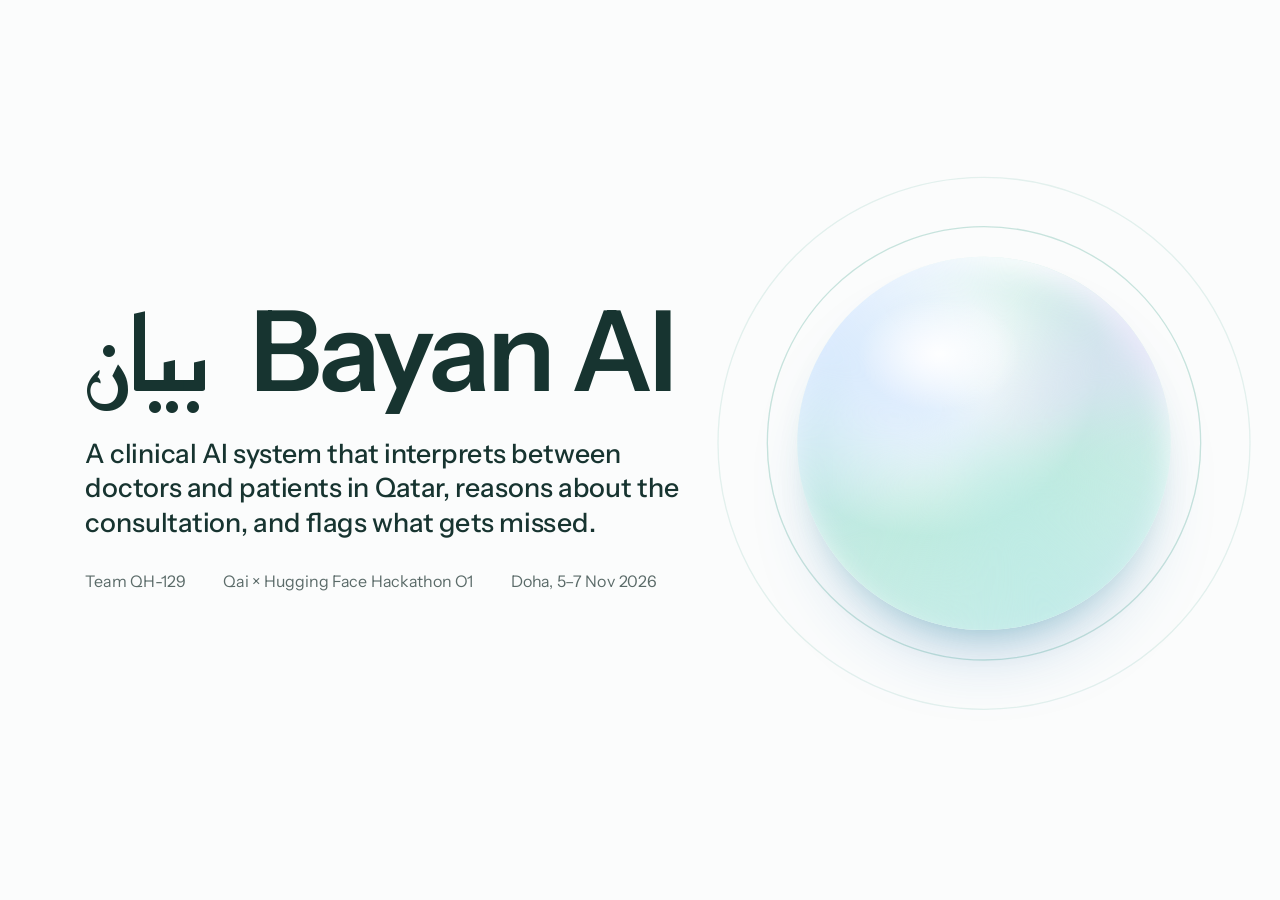
==== commit 3330823a: "Pitch: fast 2x demo cut, high-quality master recording, Anurag slide, polished script - Demo re-reco" ====
--- a/docs/pitch/deck/index.html
+++ b/docs/pitch/deck/index.html
@@ -48,6 +48,15 @@
 
 /* 2 anurag */
 .s-anurag .lede{position:absolute;left:128px;top:262px;font-size:34px;color:var(--muted)}
+.s-anurag .anurag-img{position:absolute;right:0;top:0;width:1080px;height:1080px;object-fit:cover;
+  -webkit-mask-image:linear-gradient(90deg,transparent 0,#000 22%);mask-image:linear-gradient(90deg,transparent 0,#000 22%)}
+.s-anurag h2,.s-anurag .lede{z-index:2}
+.s-anurag .pg{display:none}
+.s-anurag .aq{position:absolute;left:128px;top:400px;width:760px;margin:0;font-size:56px;line-height:1.18;font-weight:600;letter-spacing:-.01em;color:var(--ink)}
+.s-anurag .ag{position:absolute;left:128px;top:560px;margin:0;font-size:26px;color:var(--muted)}
+.s-anurag .ag span{font-family:'Noto Sans Devanagari',sans-serif;color:var(--ink);text-decoration:underline dotted #8E7CC3;text-underline-offset:8px}
+.s-anurag .ah{position:absolute;left:128px;top:690px;margin:0;font-size:40px;font-weight:500;color:var(--ink)}
+.s-anurag .ar2{position:absolute;left:128px;top:756px;margin:0;font-size:40px;font-weight:600;color:var(--held)}
 .three{position:absolute;left:128px;top:470px;width:1664px;list-style:none;display:grid;grid-template-columns:620px 560px 380px;column-gap:52px}
 .three li{border-top:1px solid var(--rule);padding-top:30px}
 .three .k{font-size:26px;color:var(--muted)}
@@ -110,10 +119,9 @@
 
 /* 5 held */
 .bleed{position:absolute;inset:0;width:1920px;height:1080px}
-.pausewrap{position:absolute;left:128px;top:292px;width:1520px;height:630px;overflow:hidden;border-radius:22px;background:var(--bg);
-  box-shadow:0 0 0 1px var(--rule),0 50px 90px -60px rgba(23,52,48,.45)}
-.pausewrap img{display:block;width:1520px;height:auto}
-.heldcap{position:absolute;left:128px;top:946px;width:1520px;font-size:24px;line-height:1.45;color:var(--muted)}
+.pausewrap{position:absolute;left:128px;top:330px;width:1120px;height:464px;overflow:hidden;border-radius:16px;background:var(--bg);border:1px solid var(--rule);box-sizing:content-box}
+.pausewrap img{display:block;width:1120px;height:auto}
+.heldcap{position:absolute;left:1316px;top:330px;width:476px;height:464px;display:flex;align-items:center;margin:0;font-size:30px;line-height:1.5;color:var(--ink)}
 
 /* 6 outputs */
 .outs{position:absolute;left:128px;top:300px;display:flex;align-items:flex-start;gap:58px}
@@ -228,7 +236,7 @@
 
 <section class="slide s-title" data-title="Title">
   <div class="title">
-    <h1><span>Bayan AI</span><span class="ar" lang="ar">بيان</span></h1>
+    <h1><span class="ar" lang="ar">بيان</span><span>Bayan AI</span></h1>
     <p class="tag">A clinical AI system that interprets between doctors and patients in Qatar, reasons about the consultation, and flags what gets missed.</p>
     <p class="meta"><span>Team QH-129</span><span>Qai × Hugging Face Hackathon O1</span><span>Doha, 5–7 Nov 2026</span></p>
   </div>
@@ -237,14 +245,13 @@
 
 <section class="slide s-anurag" data-title="Anurag">
   <div class="brand"><span class="pearl sm"></span><b lang="ar">بيان</b><span>Bayan</span></div>
+  <img class="anurag-img" src="../assets/anurag.png" alt="Illustration of Anurag, a construction worker in a hard hat">
   <h2>Meet Anurag</h2>
   <p class="lede">29, a Nepali construction worker in Doha</p>
-  <ol class="three">
-    <li><p class="k">Anurag says</p><p class="q">“My chest is burning. It’s just <i>gyastrik</i>.”</p>
-      <p class="g"><span lang="ne">ग्यास्ट्रिक</span> (gyastrik) is Nepali for “gastric”</p></li>
-    <li><p class="k">The doctor hears</p><p class="q">A stomach problem, like reflux</p></li>
-    <li class="alarm"><p class="k">It could be</p><p class="q">His heart</p></li>
-  </ol>
+  <p class="aq">“My chest is burning. It’s just <i>gyastrik</i>.”</p>
+  <p class="ag"><span lang="ne">ग्यास्ट्रिक</span>, Nepali for “gastric”</p>
+  <p class="ah">The doctor hears reflux.</p>
+  <p class="ar2">It could be his heart.</p>
   <span class="pg">2</span>
 </section>
 
@@ -324,7 +331,7 @@
   <div class="brand"><span class="pearl sm"></span><b lang="ar">بيان</b><span>Bayan</span></div>
   <h2>Check before it is said</h2>
   <div class="pausewrap"><img src="../assets/screens/07-held-penicillin-amoxicillin.png" alt="Bayan paused the doctor's sentence: the patient reported a penicillin allergy; amoxicillin is a penicillin"></div>
-  <p class="heldcap">The patient does not hear the sentence until the doctor decides. Rule ALG-PEN-01 found it in about 3 ms, with no language model involved. The doctor can say something else, or speak it anyway, which is logged.</p>
+  <p class="heldcap">The patient mentioned a penicillin allergy, and the doctor then prescribed amoxicillin. Bayan paused the sentence before the patient heard it, so the doctor can say something else or speak it anyway.</p>
   <span class="pg">7</span>
 </section>
 
@@ -345,14 +352,14 @@
 <section class="slide s-arch" data-title="Architecture overview">
   <div class="brand"><span class="pearl sm"></span><b lang="ar">بيان</b><span>Bayan</span></div>
   <h2>Architecture (overview)</h2>
-  <div class="archwrap ov"><svg class="arch" viewBox="0 0 1664 790" width="1664" height="790" role="img" aria-label="Bayan architecture overview: hear, interpret, safety gate and speak on each turn; a background loop of case summary, clinical review agent, attention filter and the doctor's screen; wrap-up at the end."><defs><marker id="ah2" viewBox="0 0 10 10" refX="9" refY="5" markerWidth="7" markerHeight="7" orient="auto-start-reverse"><path d="M0,0 L10,5 L0,10 z" fill="#173430"/></marker><marker id="ahv2" viewBox="0 0 10 10" refX="9" refY="5" markerWidth="7" markerHeight="7" orient="auto-start-reverse"><path d="M0,0 L10,5 L0,10 z" fill="#C2410C"/></marker></defs><rect x="100" y="178" width="400" height="482" rx="24" fill="#F4F7F7" stroke="#C9D4D2" stroke-width="1.6"/><text x="48.0" y="560.0" font-size="32" font-weight="600" fill="#173430" text-anchor="middle" font-family="'Instrument Sans','Noto Sans',system-ui,sans-serif" >N×</text><text x="48.0" y="586.0" font-size="17" font-weight="400" fill="#5B6B69" text-anchor="middle" font-family="'Instrument Sans','Noto Sans',system-ui,sans-serif" >each</text><text x="48.0" y="606.0" font-size="17" font-weight="400" fill="#5B6B69" text-anchor="middle" font-family="'Instrument Sans','Noto Sans',system-ui,sans-serif" >turn</text><rect x="110" y="552" width="380" height="96" rx="14" fill="#EEF2F1" stroke="#173430" stroke-width="1.8"/><text x="300.0" y="586.0" font-size="28" font-weight="600" fill="#173430" text-anchor="middle" font-family="'Instrument Sans','Noto Sans',system-ui,sans-serif" >Hear</text><text x="300.0" y="616.0" font-size="19" font-weight="400" fill="#5B6B69" text-anchor="middle" font-family="'Instrument Sans','Noto Sans',system-ui,sans-serif" >speaker check, speech-to-text</text><text x="300.0" y="639.0" font-size="19" font-weight="400" fill="#5B6B69" text-anchor="middle" font-family="'Instrument Sans','Noto Sans',system-ui,sans-serif" >Whisper, IndicConformer, MMS</text><polyline points="300,552 300,530" fill="none" stroke="#173430" stroke-width="2.2" marker-end="url(#ah2)"/><rect x="110" y="432" width="380" height="96" rx="14" fill="#EEF2F1" stroke="#173430" stroke-width="1.8"/><text x="300.0" y="478.0" font-size="28" font-weight="600" fill="#173430" text-anchor="middle" font-family="'Instrument Sans','Noto Sans',system-ui,sans-serif" >Interpret</text><text x="300.0" y="508.0" font-size="19" font-weight="400" fill="#5B6B69" text-anchor="middle" font-family="'Instrument Sans','Noto Sans',system-ui,sans-serif" >translate with gpt-oss-120b</text><polyline points="300,432 300,410" fill="none" stroke="#173430" stroke-width="2.2" marker-end="url(#ah2)"/><rect x="110" y="312" width="380" height="96" rx="14" fill="#FCE5DA" stroke="#C2410C" stroke-width="2.6"/><text x="300.0" y="358.0" font-size="28" font-weight="600" fill="#173430" text-anchor="middle" font-family="'Instrument Sans','Noto Sans',system-ui,sans-serif" >Safety gate</text><text x="300.0" y="388.0" font-size="19" font-weight="400" fill="#5B6B69" text-anchor="middle" font-family="'Instrument Sans','Noto Sans',system-ui,sans-serif" >83 rules</text><polyline points="300,312 300,290" fill="none" stroke="#173430" stroke-width="2.2" marker-end="url(#ah2)"/><rect x="110" y="192" width="380" height="96" rx="14" fill="#EEF2F1" stroke="#173430" stroke-width="1.8"/><text x="300.0" y="238.0" font-size="28" font-weight="600" fill="#173430" text-anchor="middle" font-family="'Instrument Sans','Noto Sans',system-ui,sans-serif" >Speak</text><text x="300.0" y="268.0" font-size="19" font-weight="400" fill="#5B6B69" text-anchor="middle" font-family="'Instrument Sans','Noto Sans',system-ui,sans-serif" >voice in the listener&#x27;s language</text><polyline points="300,192 300,120" fill="none" stroke="#173430" stroke-width="2.2" marker-end="url(#ah2)"/><text x="300.0" y="100.0" font-size="28" font-weight="600" fill="#173430" text-anchor="middle" font-family="'Instrument Sans','Noto Sans',system-ui,sans-serif" >Spoken translation</text><rect x="108" y="712" width="184" height="58" rx="14" fill="#DCEBF8" stroke="#173430" stroke-width="1.8"/><text x="200.0" y="749.0" font-size="22" font-weight="600" fill="#173430" text-anchor="middle" font-family="'Instrument Sans','Noto Sans',system-ui,sans-serif" >Doctor speech</text><polyline points="200,712 200,650" fill="none" stroke="#173430" stroke-width="2.2" marker-end="url(#ah2)"/><rect x="308" y="712" width="184" height="58" rx="14" fill="#D8F0E8" stroke="#173430" stroke-width="1.8"/><text x="400.0" y="749.0" font-size="22" font-weight="600" fill="#173430" text-anchor="middle" font-family="'Instrument Sans','Noto Sans',system-ui,sans-serif" >Patient speech</text><polyline points="400,712 400,650" fill="none" stroke="#173430" stroke-width="2.2" marker-end="url(#ah2)"/><polyline points="490,360 524,360" fill="none" stroke="#C2410C" stroke-width="2.6" marker-end="url(#ahv2)"/><text x="532.0" y="356.0" font-size="21" font-weight="600" fill="#C2410C" text-anchor="start" font-family="'Instrument Sans','Noto Sans',system-ui,sans-serif" >paused for the</text><text x="532.0" y="380.0" font-size="21" font-weight="600" fill="#C2410C" text-anchor="start" font-family="'Instrument Sans','Noto Sans',system-ui,sans-serif" >doctor to check</text><rect x="750" y="178" width="480" height="482" rx="26" fill="#F4F7F7" stroke="#173430" stroke-width="2"/><text x="1290.0" y="560.0" font-size="32" font-weight="600" fill="#173430" text-anchor="middle" font-family="'Instrument Sans','Noto Sans',system-ui,sans-serif" >N×</text><text x="1290.0" y="586.0" font-size="17" font-weight="400" fill="#5B6B69" text-anchor="middle" font-family="'Instrument Sans','Noto Sans',system-ui,sans-serif" >each turn,</text><text x="1290.0" y="606.0" font-size="17" font-weight="400" fill="#5B6B69" text-anchor="middle" font-family="'Instrument Sans','Noto Sans',system-ui,sans-serif" >background</text><rect x="770" y="560" width="440" height="88" rx="14" fill="#DCEBF8" stroke="#173430" stroke-width="1.8"/><text x="990.0" y="602.0" font-size="28" font-weight="600" fill="#173430" text-anchor="middle" font-family="'Instrument Sans','Noto Sans',system-ui,sans-serif" >Case summary</text><text x="990.0" y="632.0" font-size="19" font-weight="400" fill="#5B6B69" text-anchor="middle" font-family="'Instrument Sans','Noto Sans',system-ui,sans-serif" >what the doctor and patient have said</text><rect x="770" y="430" width="440" height="100" rx="14" fill="#DCEBF8" stroke="#173430" stroke-width="2.6"/><text x="990.0" y="466.0" font-size="28" font-weight="600" fill="#173430" text-anchor="middle" font-family="'Instrument Sans','Noto Sans',system-ui,sans-serif" >Clinical review agent</text><text x="990.0" y="496.0" font-size="19" font-weight="400" fill="#5B6B69" text-anchor="middle" font-family="'Instrument Sans','Noto Sans',system-ui,sans-serif" >smolagents + gpt-oss-120b</text><text x="990.0" y="519.0" font-size="19" font-weight="400" fill="#5B6B69" text-anchor="middle" font-family="'Instrument Sans','Noto Sans',system-ui,sans-serif" >tools: rules, idioms, drug check</text><rect x="770" y="316" width="440" height="88" rx="14" fill="#DCEBF8" stroke="#173430" stroke-width="1.8"/><text x="990.0" y="358.0" font-size="28" font-weight="600" fill="#173430" text-anchor="middle" font-family="'Instrument Sans','Noto Sans',system-ui,sans-serif" >Attention filter</text><text x="990.0" y="388.0" font-size="19" font-weight="400" fill="#5B6B69" text-anchor="middle" font-family="'Instrument Sans','Noto Sans',system-ui,sans-serif" >what is worth showing now</text><rect x="770" y="200" width="440" height="88" rx="14" fill="#DCEBF8" stroke="#173430" stroke-width="1.8"/><text x="990.0" y="242.0" font-size="28" font-weight="600" fill="#173430" text-anchor="middle" font-family="'Instrument Sans','Noto Sans',system-ui,sans-serif" >Doctor&#x27;s screen</text><text x="990.0" y="272.0" font-size="19" font-weight="400" fill="#5B6B69" text-anchor="middle" font-family="'Instrument Sans','Noto Sans',system-ui,sans-serif" >one Ask next + flags</text><polyline points="990,560 990,532" fill="none" stroke="#173430" stroke-width="2.2" marker-end="url(#ah2)"/><polyline points="990,430 990,406" fill="none" stroke="#173430" stroke-width="2.2" marker-end="url(#ah2)"/><polyline points="990,316 990,290" fill="none" stroke="#173430" stroke-width="2.2" marker-end="url(#ah2)"/><polyline points="770,244 728,244 728,604 768,604" fill="none" stroke="#173430" stroke-width="2.2" marker-end="url(#ah2)"/><text x="714" y="424" font-size="19" fill="#5B6B69" text-anchor="middle" font-family="'Instrument Sans','Noto Sans',system-ui,sans-serif" transform="rotate(-90 714 424)">next turn</text><polyline points="490,480 600,480 600,696 990,696 990,650" fill="none" stroke="#173430" stroke-width="1.8" marker-end="url(#ah2)"/><text x="800.0" y="688.0" font-size="18" font-weight="400" fill="#5B6B69" text-anchor="middle" font-family="'Instrument Sans','Noto Sans',system-ui,sans-serif" >each turn&#x27;s text</text><rect x="1365" y="345" width="270" height="150" rx="14" fill="#D8F0E8" stroke="#173430" stroke-width="1.8"/><text x="1500.0" y="406.0" font-size="28" font-weight="600" fill="#173430" text-anchor="middle" font-family="'Instrument Sans','Noto Sans',system-ui,sans-serif" >Wrap-up</text><text x="1500.0" y="436.0" font-size="19" font-weight="400" fill="#5B6B69" text-anchor="middle" font-family="'Instrument Sans','Noto Sans',system-ui,sans-serif" >at the end:</text><text x="1500.0" y="459.0" font-size="19" font-weight="400" fill="#5B6B69" text-anchor="middle" font-family="'Instrument Sans','Noto Sans',system-ui,sans-serif" >care plan, PDFs, QR</text><polyline points="1500,600 1500,497" fill="none" stroke="#173430" stroke-width="2.2" marker-end="url(#ah2)"/><text x="1500.0" y="628.0" font-size="19" font-weight="400" fill="#5B6B69" text-anchor="middle" font-family="'Instrument Sans','Noto Sans',system-ui,sans-serif" >full record</text><polyline points="1500,345 1500,262" fill="none" stroke="#173430" stroke-width="2.2" marker-end="url(#ah2)"/><text x="1500.0" y="244.0" font-size="22" font-weight="600" fill="#173430" text-anchor="middle" font-family="'Instrument Sans','Noto Sans',system-ui,sans-serif" >Care plan for the patient</text></svg></div>
+  <div class="archwrap ov"><svg class="arch" viewBox="0 0 1664 790" width="1664" height="790" role="img" aria-label="Bayan architecture overview: hear, interpret, safety gate and speak on each turn; a background loop of case summary, clinical review agent, attention filter and the doctor's screen; wrap-up at the end."><defs><marker id="ah2" viewBox="0 0 10 10" refX="9" refY="5" markerWidth="7" markerHeight="7" orient="auto-start-reverse"><path d="M0,0 L10,5 L0,10 z" fill="#173430"/></marker><marker id="ahv2" viewBox="0 0 10 10" refX="9" refY="5" markerWidth="7" markerHeight="7" orient="auto-start-reverse"><path d="M0,0 L10,5 L0,10 z" fill="#C2410C"/></marker></defs><rect x="100" y="178" width="400" height="482" rx="24" fill="#F4F7F7" stroke="#C9D4D2" stroke-width="1.6"/><text x="48.0" y="560.0" font-size="32" font-weight="600" fill="#173430" text-anchor="middle" font-family="'Instrument Sans','Noto Sans',system-ui,sans-serif" >N×</text><text x="48.0" y="586.0" font-size="17" font-weight="400" fill="#5B6B69" text-anchor="middle" font-family="'Instrument Sans','Noto Sans',system-ui,sans-serif" >each</text><text x="48.0" y="606.0" font-size="17" font-weight="400" fill="#5B6B69" text-anchor="middle" font-family="'Instrument Sans','Noto Sans',system-ui,sans-serif" >turn</text><rect x="110" y="552" width="380" height="96" rx="14" fill="#EEF2F1" stroke="#173430" stroke-width="1.8"/><text x="300.0" y="586.0" font-size="28" font-weight="600" fill="#173430" text-anchor="middle" font-family="'Instrument Sans','Noto Sans',system-ui,sans-serif" >Hear</text><text x="300.0" y="616.0" font-size="19" font-weight="400" fill="#5B6B69" text-anchor="middle" font-family="'Instrument Sans','Noto Sans',system-ui,sans-serif" >speaker check, speech-to-text</text><text x="300.0" y="639.0" font-size="19" font-weight="400" fill="#5B6B69" text-anchor="middle" font-family="'Instrument Sans','Noto Sans',system-ui,sans-serif" >Whisper, IndicConformer, MMS</text><polyline points="300,552 300,530" fill="none" stroke="#173430" stroke-width="2.2" marker-end="url(#ah2)"/><rect x="110" y="432" width="380" height="96" rx="14" fill="#EEF2F1" stroke="#173430" stroke-width="1.8"/><text x="300.0" y="478.0" font-size="28" font-weight="600" fill="#173430" text-anchor="middle" font-family="'Instrument Sans','Noto Sans',system-ui,sans-serif" >Interpret</text><text x="300.0" y="508.0" font-size="19" font-weight="400" fill="#5B6B69" text-anchor="middle" font-family="'Instrument Sans','Noto Sans',system-ui,sans-serif" >translate with gpt-oss-120b</text><polyline points="300,432 300,410" fill="none" stroke="#173430" stroke-width="2.2" marker-end="url(#ah2)"/><rect x="110" y="312" width="380" height="96" rx="14" fill="#FCE5DA" stroke="#C2410C" stroke-width="2.6"/><text x="300.0" y="358.0" font-size="28" font-weight="600" fill="#173430" text-anchor="middle" font-family="'Instrument Sans','Noto Sans',system-ui,sans-serif" >Safety gate</text><text x="300.0" y="388.0" font-size="19" font-weight="400" fill="#5B6B69" text-anchor="middle" font-family="'Instrument Sans','Noto Sans',system-ui,sans-serif" >83 rules + coherence check</text><polyline points="300,312 300,290" fill="none" stroke="#173430" stroke-width="2.2" marker-end="url(#ah2)"/><rect x="110" y="192" width="380" height="96" rx="14" fill="#EEF2F1" stroke="#173430" stroke-width="1.8"/><text x="300.0" y="238.0" font-size="28" font-weight="600" fill="#173430" text-anchor="middle" font-family="'Instrument Sans','Noto Sans',system-ui,sans-serif" >Speak</text><text x="300.0" y="268.0" font-size="19" font-weight="400" fill="#5B6B69" text-anchor="middle" font-family="'Instrument Sans','Noto Sans',system-ui,sans-serif" >voice in the listener&#x27;s language</text><polyline points="300,192 300,120" fill="none" stroke="#173430" stroke-width="2.2" marker-end="url(#ah2)"/><text x="300.0" y="100.0" font-size="28" font-weight="600" fill="#173430" text-anchor="middle" font-family="'Instrument Sans','Noto Sans',system-ui,sans-serif" >Spoken translation</text><rect x="108" y="712" width="184" height="58" rx="14" fill="#DCEBF8" stroke="#173430" stroke-width="1.8"/><text x="200.0" y="749.0" font-size="22" font-weight="600" fill="#173430" text-anchor="middle" font-family="'Instrument Sans','Noto Sans',system-ui,sans-serif" >Doctor speech</text><polyline points="200,712 200,650" fill="none" stroke="#173430" stroke-width="2.2" marker-end="url(#ah2)"/><rect x="308" y="712" width="184" height="58" rx="14" fill="#D8F0E8" stroke="#173430" stroke-width="1.8"/><text x="400.0" y="749.0" font-size="22" font-weight="600" fill="#173430" text-anchor="middle" font-family="'Instrument Sans','Noto Sans',system-ui,sans-serif" >Patient speech</text><polyline points="400,712 400,650" fill="none" stroke="#173430" stroke-width="2.2" marker-end="url(#ah2)"/><polyline points="490,360 524,360" fill="none" stroke="#C2410C" stroke-width="2.6" marker-end="url(#ahv2)"/><text x="532.0" y="356.0" font-size="21" font-weight="600" fill="#C2410C" text-anchor="start" font-family="'Instrument Sans','Noto Sans',system-ui,sans-serif" >paused for the</text><text x="532.0" y="380.0" font-size="21" font-weight="600" fill="#C2410C" text-anchor="start" font-family="'Instrument Sans','Noto Sans',system-ui,sans-serif" >doctor to check</text><rect x="750" y="178" width="480" height="482" rx="26" fill="#F4F7F7" stroke="#173430" stroke-width="2"/><text x="1290.0" y="560.0" font-size="32" font-weight="600" fill="#173430" text-anchor="middle" font-family="'Instrument Sans','Noto Sans',system-ui,sans-serif" >N×</text><text x="1290.0" y="586.0" font-size="17" font-weight="400" fill="#5B6B69" text-anchor="middle" font-family="'Instrument Sans','Noto Sans',system-ui,sans-serif" >each turn,</text><text x="1290.0" y="606.0" font-size="17" font-weight="400" fill="#5B6B69" text-anchor="middle" font-family="'Instrument Sans','Noto Sans',system-ui,sans-serif" >background</text><rect x="770" y="560" width="440" height="88" rx="14" fill="#DCEBF8" stroke="#173430" stroke-width="1.8"/><text x="990.0" y="602.0" font-size="28" font-weight="600" fill="#173430" text-anchor="middle" font-family="'Instrument Sans','Noto Sans',system-ui,sans-serif" >Case summary</text><text x="990.0" y="632.0" font-size="19" font-weight="400" fill="#5B6B69" text-anchor="middle" font-family="'Instrument Sans','Noto Sans',system-ui,sans-serif" >what the doctor and patient have said</text><rect x="770" y="430" width="440" height="100" rx="14" fill="#DCEBF8" stroke="#173430" stroke-width="2.6"/><text x="990.0" y="466.0" font-size="28" font-weight="600" fill="#173430" text-anchor="middle" font-family="'Instrument Sans','Noto Sans',system-ui,sans-serif" >Clinical review agent</text><text x="990.0" y="496.0" font-size="19" font-weight="400" fill="#5B6B69" text-anchor="middle" font-family="'Instrument Sans','Noto Sans',system-ui,sans-serif" >smolagents + gpt-oss-120b</text><text x="990.0" y="519.0" font-size="19" font-weight="400" fill="#5B6B69" text-anchor="middle" font-family="'Instrument Sans','Noto Sans',system-ui,sans-serif" >tools: rules, idioms, drug check</text><rect x="770" y="316" width="440" height="88" rx="14" fill="#DCEBF8" stroke="#173430" stroke-width="1.8"/><text x="990.0" y="358.0" font-size="28" font-weight="600" fill="#173430" text-anchor="middle" font-family="'Instrument Sans','Noto Sans',system-ui,sans-serif" >Attention filter</text><text x="990.0" y="388.0" font-size="19" font-weight="400" fill="#5B6B69" text-anchor="middle" font-family="'Instrument Sans','Noto Sans',system-ui,sans-serif" >what is worth showing now</text><rect x="770" y="200" width="440" height="88" rx="14" fill="#DCEBF8" stroke="#173430" stroke-width="1.8"/><text x="990.0" y="242.0" font-size="28" font-weight="600" fill="#173430" text-anchor="middle" font-family="'Instrument Sans','Noto Sans',system-ui,sans-serif" >Doctor&#x27;s screen</text><text x="990.0" y="272.0" font-size="19" font-weight="400" fill="#5B6B69" text-anchor="middle" font-family="'Instrument Sans','Noto Sans',system-ui,sans-serif" >one Ask next + flags</text><polyline points="990,560 990,532" fill="none" stroke="#173430" stroke-width="2.2" marker-end="url(#ah2)"/><polyline points="990,430 990,406" fill="none" stroke="#173430" stroke-width="2.2" marker-end="url(#ah2)"/><polyline points="990,316 990,290" fill="none" stroke="#173430" stroke-width="2.2" marker-end="url(#ah2)"/><polyline points="770,244 728,244 728,604 768,604" fill="none" stroke="#173430" stroke-width="2.2" marker-end="url(#ah2)"/><text x="714" y="424" font-size="19" fill="#5B6B69" text-anchor="middle" font-family="'Instrument Sans','Noto Sans',system-ui,sans-serif" transform="rotate(-90 714 424)">next turn</text><polyline points="490,480 600,480 600,696 990,696 990,650" fill="none" stroke="#173430" stroke-width="1.8" marker-end="url(#ah2)"/><text x="800.0" y="688.0" font-size="18" font-weight="400" fill="#5B6B69" text-anchor="middle" font-family="'Instrument Sans','Noto Sans',system-ui,sans-serif" >each turn&#x27;s text</text><rect x="1365" y="345" width="270" height="150" rx="14" fill="#D8F0E8" stroke="#173430" stroke-width="1.8"/><text x="1500.0" y="406.0" font-size="28" font-weight="600" fill="#173430" text-anchor="middle" font-family="'Instrument Sans','Noto Sans',system-ui,sans-serif" >Wrap-up</text><text x="1500.0" y="436.0" font-size="19" font-weight="400" fill="#5B6B69" text-anchor="middle" font-family="'Instrument Sans','Noto Sans',system-ui,sans-serif" >at the end:</text><text x="1500.0" y="459.0" font-size="19" font-weight="400" fill="#5B6B69" text-anchor="middle" font-family="'Instrument Sans','Noto Sans',system-ui,sans-serif" >care plan, PDFs, QR</text><polyline points="1500,600 1500,497" fill="none" stroke="#173430" stroke-width="2.2" marker-end="url(#ah2)"/><text x="1500.0" y="628.0" font-size="19" font-weight="400" fill="#5B6B69" text-anchor="middle" font-family="'Instrument Sans','Noto Sans',system-ui,sans-serif" >full record</text><polyline points="1500,345 1500,262" fill="none" stroke="#173430" stroke-width="2.2" marker-end="url(#ah2)"/><text x="1500.0" y="244.0" font-size="22" font-weight="600" fill="#173430" text-anchor="middle" font-family="'Instrument Sans','Noto Sans',system-ui,sans-serif" >Care plan for the patient</text></svg></div>
   <span class="pg">9</span>
 </section>
 
 <section class="slide s-arch" data-title="Architecture">
   <div class="brand"><span class="pearl sm"></span><b lang="ar">بيان</b><span>Bayan</span></div>
   <h2>Architecture</h2>
-  <div class="archwrap"><svg class="arch" viewBox="0 0 1664 770" width="1664" height="770" role="img" aria-label="Bayan architecture: each turn is heard, transcribed, translated and checked by the prescription gate; in the background a clinical review agent reads the case summary, calls tools, and an attention filter sends one question or flag to the doctor, then loops on the next turn; at the end a wrap-up agent writes the care plan."><defs><marker id="ah" viewBox="0 0 10 10" refX="9" refY="5" markerWidth="7" markerHeight="7" orient="auto-start-reverse"><path d="M0,0 L10,5 L0,10 z" fill="#173430"/></marker><marker id="ahv" viewBox="0 0 10 10" refX="9" refY="5" markerWidth="7" markerHeight="7" orient="auto-start-reverse"><path d="M0,0 L10,5 L0,10 z" fill="#C2410C"/></marker></defs><rect x="72" y="128" width="320" height="532" rx="22" fill="#F4F7F7" stroke="#C9D4D2" stroke-width="1.6"/><text x="36.0" y="552.0" font-size="30" font-weight="600" fill="#173430" text-anchor="middle" font-family="'Instrument Sans','Noto Sans',system-ui,sans-serif" >N×</text><text x="36.0" y="578.0" font-size="16" font-weight="400" fill="#5B6B69" text-anchor="middle" font-family="'Instrument Sans','Noto Sans',system-ui,sans-serif" >each</text><text x="36.0" y="598.0" font-size="16" font-weight="400" fill="#5B6B69" text-anchor="middle" font-family="'Instrument Sans','Noto Sans',system-ui,sans-serif" >turn</text><rect x="82" y="578" width="300" height="68" rx="12" fill="#EEF2F1" stroke="#173430" stroke-width="1.6"/><text x="232.0" y="609.0" font-size="22" font-weight="600" fill="#173430" text-anchor="middle" font-family="'Instrument Sans','Noto Sans',system-ui,sans-serif" >Speaker check</text><text x="232.0" y="633.0" font-size="17" font-weight="400" fill="#5B6B69" text-anchor="middle" font-family="'Instrument Sans','Noto Sans',system-ui,sans-serif" >VoxLingua107</text><polyline points="232,578 232,544" fill="none" stroke="#173430" stroke-width="2" marker-end="url(#ah)"/><rect x="82" y="474" width="300" height="68" rx="12" fill="#EEF2F1" stroke="#173430" stroke-width="1.6"/><text x="232.0" y="505.0" font-size="22" font-weight="600" fill="#173430" text-anchor="middle" font-family="'Instrument Sans','Noto Sans',system-ui,sans-serif" >Speech-to-text</text><text x="232.0" y="529.0" font-size="17" font-weight="400" fill="#5B6B69" text-anchor="middle" font-family="'Instrument Sans','Noto Sans',system-ui,sans-serif" >Whisper, IndicConformer, MMS</text><polyline points="232,474 232,440" fill="none" stroke="#173430" stroke-width="2" marker-end="url(#ah)"/><rect x="82" y="370" width="300" height="68" rx="12" fill="#EEF2F1" stroke="#173430" stroke-width="1.6"/><text x="232.0" y="401.0" font-size="22" font-weight="600" fill="#173430" text-anchor="middle" font-family="'Instrument Sans','Noto Sans',system-ui,sans-serif" >Translate + extract</text><text x="232.0" y="425.0" font-size="17" font-weight="400" fill="#5B6B69" text-anchor="middle" font-family="'Instrument Sans','Noto Sans',system-ui,sans-serif" >gpt-oss-120b</text><polyline points="232,370 232,336" fill="none" stroke="#173430" stroke-width="2" marker-end="url(#ah)"/><rect x="82" y="266" width="300" height="68" rx="12" fill="#FCE5DA" stroke="#C2410C" stroke-width="2.4"/><text x="232.0" y="297.0" font-size="22" font-weight="600" fill="#173430" text-anchor="middle" font-family="'Instrument Sans','Noto Sans',system-ui,sans-serif" >Prescription gate</text><text x="232.0" y="321.0" font-size="17" font-weight="400" fill="#5B6B69" text-anchor="middle" font-family="'Instrument Sans','Noto Sans',system-ui,sans-serif" >83 rules, no LLM</text><polyline points="232,266 232,232" fill="none" stroke="#173430" stroke-width="2" marker-end="url(#ah)"/><rect x="82" y="162" width="300" height="68" rx="12" fill="#EEF2F1" stroke="#173430" stroke-width="1.6"/><text x="232.0" y="193.0" font-size="22" font-weight="600" fill="#173430" text-anchor="middle" font-family="'Instrument Sans','Noto Sans',system-ui,sans-serif" >Text-to-speech</text><text x="232.0" y="217.0" font-size="17" font-weight="400" fill="#5B6B69" text-anchor="middle" font-family="'Instrument Sans','Noto Sans',system-ui,sans-serif" >Parler, MMS, Supertonic, Piper</text><polyline points="232,162 232,96" fill="none" stroke="#173430" stroke-width="2" marker-end="url(#ah)"/><text x="232.0" y="80.0" font-size="24" font-weight="600" fill="#173430" text-anchor="middle" font-family="'Instrument Sans','Noto Sans',system-ui,sans-serif" >Spoken translation</text><rect x="79" y="702" width="150" height="48" rx="12" fill="#DCEBF8" stroke="#173430" stroke-width="1.6"/><text x="154.0" y="733.0" font-size="18" font-weight="600" fill="#173430" text-anchor="middle" font-family="'Instrument Sans','Noto Sans',system-ui,sans-serif" >Doctor speech</text><polyline points="154,702 154,648" fill="none" stroke="#173430" stroke-width="2" marker-end="url(#ah)"/><rect x="237" y="702" width="150" height="48" rx="12" fill="#D8F0E8" stroke="#173430" stroke-width="1.6"/><text x="312.0" y="733.0" font-size="18" font-weight="600" fill="#173430" text-anchor="middle" font-family="'Instrument Sans','Noto Sans',system-ui,sans-serif" >Patient speech</text><polyline points="312,702 312,648" fill="none" stroke="#173430" stroke-width="2" marker-end="url(#ah)"/><polyline points="382,300 404,300" fill="none" stroke="#C2410C" stroke-width="2.4" marker-end="url(#ahv)"/><text x="410.0" y="296.0" font-size="18" font-weight="600" fill="#C2410C" text-anchor="start" font-family="'Instrument Sans','Noto Sans',system-ui,sans-serif" >Paused for the</text><text x="410.0" y="318.0" font-size="18" font-weight="600" fill="#C2410C" text-anchor="start" font-family="'Instrument Sans','Noto Sans',system-ui,sans-serif" >doctor to check</text><rect x="598" y="206" width="464" height="454" rx="26" fill="#F4F7F7" stroke="#173430" stroke-width="1.8"/><text x="522.0" y="552.0" font-size="30" font-weight="600" fill="#173430" text-anchor="middle" font-family="'Instrument Sans','Noto Sans',system-ui,sans-serif" >N×</text><text x="522.0" y="578.0" font-size="16" font-weight="400" fill="#5B6B69" text-anchor="middle" font-family="'Instrument Sans','Noto Sans',system-ui,sans-serif" >each turn</text><text x="522.0" y="598.0" font-size="16" font-weight="400" fill="#5B6B69" text-anchor="middle" font-family="'Instrument Sans','Noto Sans',system-ui,sans-serif" >background</text><rect x="618" y="552" width="424" height="88" rx="12" fill="#DCEBF8" stroke="#173430" stroke-width="1.6"/><text x="830.0" y="573.0" font-size="22" font-weight="600" fill="#173430" text-anchor="middle" font-family="'Instrument Sans','Noto Sans',system-ui,sans-serif" >Case summary</text><text x="830.0" y="597.0" font-size="17" font-weight="400" fill="#5B6B69" text-anchor="middle" font-family="'Instrument Sans','Noto Sans',system-ui,sans-serif" >complaint, history, diagnosis,</text><text x="830.0" y="617.0" font-size="17" font-weight="400" fill="#5B6B69" text-anchor="middle" font-family="'Instrument Sans','Noto Sans',system-ui,sans-serif" >plan, understanding, mood</text><rect x="618" y="434" width="424" height="88" rx="12" fill="#DCEBF8" stroke="#173430" stroke-width="2.4"/><text x="830.0" y="455.0" font-size="22" font-weight="600" fill="#173430" text-anchor="middle" font-family="'Instrument Sans','Noto Sans',system-ui,sans-serif" >Clinical review agent</text><text x="830.0" y="479.0" font-size="17" font-weight="400" fill="#5B6B69" text-anchor="middle" font-family="'Instrument Sans','Noto Sans',system-ui,sans-serif" >smolagents + gpt-oss-120b, five checks: safety,</text><text x="830.0" y="499.0" font-size="17" font-weight="400" fill="#5B6B69" text-anchor="middle" font-family="'Instrument Sans','Noto Sans',system-ui,sans-serif" >history, plan, communication, consistency</text><rect x="618" y="334" width="424" height="68" rx="12" fill="#DCEBF8" stroke="#173430" stroke-width="1.6"/><text x="830.0" y="365.0" font-size="22" font-weight="600" fill="#173430" text-anchor="middle" font-family="'Instrument Sans','Noto Sans',system-ui,sans-serif" >Candidate concerns</text><text x="830.0" y="389.0" font-size="17" font-weight="400" fill="#5B6B69" text-anchor="middle" font-family="'Instrument Sans','Noto Sans',system-ui,sans-serif" >each quotes the transcript</text><rect x="618" y="236" width="424" height="68" rx="12" fill="#DCEBF8" stroke="#173430" stroke-width="1.6"/><text x="830.0" y="267.0" font-size="22" font-weight="600" fill="#173430" text-anchor="middle" font-family="'Instrument Sans','Noto Sans',system-ui,sans-serif" >Attention filter</text><text x="830.0" y="291.0" font-size="17" font-weight="400" fill="#5B6B69" text-anchor="middle" font-family="'Instrument Sans','Noto Sans',system-ui,sans-serif" >severity × confidence × novelty</text><rect x="618" y="116" width="424" height="68" rx="12" fill="#DCEBF8" stroke="#173430" stroke-width="1.6"/><text x="830.0" y="147.0" font-size="22" font-weight="600" fill="#173430" text-anchor="middle" font-family="'Instrument Sans','Noto Sans',system-ui,sans-serif" >Doctor&#x27;s screen</text><text x="830.0" y="171.0" font-size="17" font-weight="400" fill="#5B6B69" text-anchor="middle" font-family="'Instrument Sans','Noto Sans',system-ui,sans-serif" >one Ask next + flags</text><polyline points="830,552 830,524" fill="none" stroke="#173430" stroke-width="2" marker-end="url(#ah)"/><polyline points="830,434 830,404" fill="none" stroke="#173430" stroke-width="2" marker-end="url(#ah)"/><polyline points="830,334 830,306" fill="none" stroke="#173430" stroke-width="2" marker-end="url(#ah)"/><polyline points="830,236 830,186" fill="none" stroke="#173430" stroke-width="2" marker-end="url(#ah)"/><polyline points="618,150 580,150 580,596 616,596" fill="none" stroke="#173430" stroke-width="2" marker-end="url(#ah)"/><text x="568" y="333" font-size="17" fill="#5B6B69" text-anchor="middle" font-family="'Instrument Sans','Noto Sans',system-ui,sans-serif" transform="rotate(-90 568 333)">next turn</text><polyline points="382,404 470,404 470,700 830,700 830,642" fill="none" stroke="#173430" stroke-width="1.6" marker-end="url(#ah)"/><text x="650.0" y="692.0" font-size="16" font-weight="400" fill="#5B6B69" text-anchor="middle" font-family="'Instrument Sans','Noto Sans',system-ui,sans-serif" >updates the case summary</text><rect x="1118" y="330" width="206" height="296" rx="18" fill="#FFFFFF" stroke="#C9D4D2" stroke-width="1.6"/><text x="1221.0" y="360.0" font-size="19" font-weight="600" fill="#173430" text-anchor="middle" font-family="'Instrument Sans','Noto Sans',system-ui,sans-serif" >Agent tools</text><rect x="1132" y="380" width="178" height="48" rx="10" fill="#EEF2F1" stroke="#173430" stroke-width="1.4"/><text x="1221.0" y="411.0" font-size="18" font-weight="600" fill="#173430" text-anchor="middle" font-family="'Instrument Sans','Noto Sans',system-ui,sans-serif" >Safety rules (83)</text><rect x="1132" y="440" width="178" height="48" rx="10" fill="#EEF2F1" stroke="#173430" stroke-width="1.4"/><text x="1221.0" y="471.0" font-size="18" font-weight="600" fill="#173430" text-anchor="middle" font-family="'Instrument Sans','Noto Sans',system-ui,sans-serif" >Idiom lexicon (98)</text><rect x="1132" y="500" width="178" height="48" rx="10" fill="#EEF2F1" stroke="#173430" stroke-width="1.4"/><text x="1221.0" y="531.0" font-size="18" font-weight="600" fill="#173430" text-anchor="middle" font-family="'Instrument Sans','Noto Sans',system-ui,sans-serif" >Drug check</text><rect x="1132" y="560" width="178" height="48" rx="10" fill="#EEF2F1" stroke="#173430" stroke-width="1.4"/><text x="1221.0" y="591.0" font-size="18" font-weight="600" fill="#173430" text-anchor="middle" font-family="'Instrument Sans','Noto Sans',system-ui,sans-serif" >Case lookup</text><line x1="1044.0" y1="478" x2="1116" y2="478" stroke="#173430" stroke-width="2" marker-start="url(#ah)" marker-end="url(#ah)"/><text x="1080.0" y="462.0" font-size="16" font-weight="400" fill="#5B6B69" text-anchor="middle" font-family="'Instrument Sans','Noto Sans',system-ui,sans-serif" >calls</text><rect x="1352" y="232" width="252" height="428" rx="22" fill="#F4F7F7" stroke="#C9D4D2" stroke-width="1.6"/><text x="1634.0" y="552.0" font-size="30" font-weight="600" fill="#173430" text-anchor="middle" font-family="'Instrument Sans','Noto Sans',system-ui,sans-serif" >1×</text><text x="1634.0" y="578.0" font-size="16" font-weight="400" fill="#5B6B69" text-anchor="middle" font-family="'Instrument Sans','Noto Sans',system-ui,sans-serif" >at End</text><rect x="1363" y="578" width="230" height="68" rx="12" fill="#D8F0E8" stroke="#173430" stroke-width="1.6"/><text x="1478.0" y="609.0" font-size="22" font-weight="600" fill="#173430" text-anchor="middle" font-family="'Instrument Sans','Noto Sans',system-ui,sans-serif" >Wrap-up agent</text><text x="1478.0" y="633.0" font-size="17" font-weight="400" fill="#5B6B69" text-anchor="middle" font-family="'Instrument Sans','Noto Sans',system-ui,sans-serif" >smolagents</text><polyline points="1478,578 1478,544" fill="none" stroke="#173430" stroke-width="2" marker-end="url(#ah)"/><rect x="1363" y="474" width="230" height="68" rx="12" fill="#D8F0E8" stroke="#173430" stroke-width="1.6"/><text x="1478.0" y="505.0" font-size="22" font-weight="600" fill="#173430" text-anchor="middle" font-family="'Instrument Sans','Noto Sans',system-ui,sans-serif" >Rule re-check</text><text x="1478.0" y="529.0" font-size="17" font-weight="400" fill="#5B6B69" text-anchor="middle" font-family="'Instrument Sans','Noto Sans',system-ui,sans-serif" >83 rules</text><polyline points="1478,474 1478,440" fill="none" stroke="#173430" stroke-width="2" marker-end="url(#ah)"/><rect x="1363" y="370" width="230" height="68" rx="12" fill="#D8F0E8" stroke="#173430" stroke-width="1.6"/><text x="1478.0" y="401.0" font-size="22" font-weight="600" fill="#173430" text-anchor="middle" font-family="'Instrument Sans','Noto Sans',system-ui,sans-serif" >PDFs</text><text x="1478.0" y="425.0" font-size="17" font-weight="400" fill="#5B6B69" text-anchor="middle" font-family="'Instrument Sans','Noto Sans',system-ui,sans-serif" >patient&#x27;s script</text><polyline points="1478,370 1478,336" fill="none" stroke="#173430" stroke-width="2" marker-end="url(#ah)"/><rect x="1363" y="266" width="230" height="68" rx="12" fill="#D8F0E8" stroke="#173430" stroke-width="1.6"/><text x="1478.0" y="297.0" font-size="22" font-weight="600" fill="#173430" text-anchor="middle" font-family="'Instrument Sans','Noto Sans',system-ui,sans-serif" >QR code</text><text x="1478.0" y="321.0" font-size="17" font-weight="400" fill="#5B6B69" text-anchor="middle" font-family="'Instrument Sans','Noto Sans',system-ui,sans-serif" >phone page</text><polyline points="1478,266 1478,210" fill="none" stroke="#173430" stroke-width="2" marker-end="url(#ah)"/><text x="1478.0" y="194.0" font-size="22" font-weight="600" fill="#173430" text-anchor="middle" font-family="'Instrument Sans','Noto Sans',system-ui,sans-serif" >Care plan, PDF, QR</text><polyline points="1478,712 1478,648" fill="none" stroke="#173430" stroke-width="2" marker-end="url(#ah)"/><text x="1478.0" y="738.0" font-size="18" font-weight="400" fill="#5B6B69" text-anchor="middle" font-family="'Instrument Sans','Noto Sans',system-ui,sans-serif" >full record</text></svg></div>
+  <div class="archwrap"><svg class="arch" viewBox="0 0 1664 770" width="1664" height="770" role="img" aria-label="Bayan architecture: each turn is heard, transcribed, translated and checked by the prescription gate; in the background a clinical review agent reads the case summary, calls tools, and an attention filter sends one question or flag to the doctor, then loops on the next turn; at the end a wrap-up agent writes the care plan."><defs><marker id="ah" viewBox="0 0 10 10" refX="9" refY="5" markerWidth="7" markerHeight="7" orient="auto-start-reverse"><path d="M0,0 L10,5 L0,10 z" fill="#173430"/></marker><marker id="ahv" viewBox="0 0 10 10" refX="9" refY="5" markerWidth="7" markerHeight="7" orient="auto-start-reverse"><path d="M0,0 L10,5 L0,10 z" fill="#C2410C"/></marker></defs><rect x="72" y="128" width="320" height="532" rx="22" fill="#F4F7F7" stroke="#C9D4D2" stroke-width="1.6"/><text x="36.0" y="552.0" font-size="30" font-weight="600" fill="#173430" text-anchor="middle" font-family="'Instrument Sans','Noto Sans',system-ui,sans-serif" >N×</text><text x="36.0" y="578.0" font-size="16" font-weight="400" fill="#5B6B69" text-anchor="middle" font-family="'Instrument Sans','Noto Sans',system-ui,sans-serif" >each</text><text x="36.0" y="598.0" font-size="16" font-weight="400" fill="#5B6B69" text-anchor="middle" font-family="'Instrument Sans','Noto Sans',system-ui,sans-serif" >turn</text><rect x="82" y="578" width="300" height="68" rx="12" fill="#EEF2F1" stroke="#173430" stroke-width="1.6"/><text x="232.0" y="609.0" font-size="22" font-weight="600" fill="#173430" text-anchor="middle" font-family="'Instrument Sans','Noto Sans',system-ui,sans-serif" >Speaker check</text><text x="232.0" y="633.0" font-size="17" font-weight="400" fill="#5B6B69" text-anchor="middle" font-family="'Instrument Sans','Noto Sans',system-ui,sans-serif" >VoxLingua107</text><polyline points="232,578 232,544" fill="none" stroke="#173430" stroke-width="2" marker-end="url(#ah)"/><rect x="82" y="474" width="300" height="68" rx="12" fill="#EEF2F1" stroke="#173430" stroke-width="1.6"/><text x="232.0" y="505.0" font-size="22" font-weight="600" fill="#173430" text-anchor="middle" font-family="'Instrument Sans','Noto Sans',system-ui,sans-serif" >Speech-to-text</text><text x="232.0" y="529.0" font-size="17" font-weight="400" fill="#5B6B69" text-anchor="middle" font-family="'Instrument Sans','Noto Sans',system-ui,sans-serif" >Whisper, IndicConformer, MMS</text><polyline points="232,474 232,440" fill="none" stroke="#173430" stroke-width="2" marker-end="url(#ah)"/><rect x="82" y="370" width="300" height="68" rx="12" fill="#EEF2F1" stroke="#173430" stroke-width="1.6"/><text x="232.0" y="401.0" font-size="22" font-weight="600" fill="#173430" text-anchor="middle" font-family="'Instrument Sans','Noto Sans',system-ui,sans-serif" >Translate + extract</text><text x="232.0" y="425.0" font-size="17" font-weight="400" fill="#5B6B69" text-anchor="middle" font-family="'Instrument Sans','Noto Sans',system-ui,sans-serif" >gpt-oss-120b</text><polyline points="232,370 232,336" fill="none" stroke="#173430" stroke-width="2" marker-end="url(#ah)"/><rect x="82" y="266" width="300" height="68" rx="12" fill="#FCE5DA" stroke="#C2410C" stroke-width="2.4"/><text x="232.0" y="297.0" font-size="22" font-weight="600" fill="#173430" text-anchor="middle" font-family="'Instrument Sans','Noto Sans',system-ui,sans-serif" >Safety gate</text><text x="232.0" y="321.0" font-size="17" font-weight="400" fill="#5B6B69" text-anchor="middle" font-family="'Instrument Sans','Noto Sans',system-ui,sans-serif" >83 rules + coherence check</text><polyline points="232,266 232,232" fill="none" stroke="#173430" stroke-width="2" marker-end="url(#ah)"/><rect x="82" y="162" width="300" height="68" rx="12" fill="#EEF2F1" stroke="#173430" stroke-width="1.6"/><text x="232.0" y="193.0" font-size="22" font-weight="600" fill="#173430" text-anchor="middle" font-family="'Instrument Sans','Noto Sans',system-ui,sans-serif" >Text-to-speech</text><text x="232.0" y="217.0" font-size="17" font-weight="400" fill="#5B6B69" text-anchor="middle" font-family="'Instrument Sans','Noto Sans',system-ui,sans-serif" >Parler, MMS, Supertonic, Piper</text><polyline points="232,162 232,96" fill="none" stroke="#173430" stroke-width="2" marker-end="url(#ah)"/><text x="232.0" y="80.0" font-size="24" font-weight="600" fill="#173430" text-anchor="middle" font-family="'Instrument Sans','Noto Sans',system-ui,sans-serif" >Spoken translation</text><rect x="79" y="702" width="150" height="48" rx="12" fill="#DCEBF8" stroke="#173430" stroke-width="1.6"/><text x="154.0" y="733.0" font-size="18" font-weight="600" fill="#173430" text-anchor="middle" font-family="'Instrument Sans','Noto Sans',system-ui,sans-serif" >Doctor speech</text><polyline points="154,702 154,648" fill="none" stroke="#173430" stroke-width="2" marker-end="url(#ah)"/><rect x="237" y="702" width="150" height="48" rx="12" fill="#D8F0E8" stroke="#173430" stroke-width="1.6"/><text x="312.0" y="733.0" font-size="18" font-weight="600" fill="#173430" text-anchor="middle" font-family="'Instrument Sans','Noto Sans',system-ui,sans-serif" >Patient speech</text><polyline points="312,702 312,648" fill="none" stroke="#173430" stroke-width="2" marker-end="url(#ah)"/><polyline points="382,300 404,300" fill="none" stroke="#C2410C" stroke-width="2.4" marker-end="url(#ahv)"/><text x="410.0" y="296.0" font-size="18" font-weight="600" fill="#C2410C" text-anchor="start" font-family="'Instrument Sans','Noto Sans',system-ui,sans-serif" >Paused for the</text><text x="410.0" y="318.0" font-size="18" font-weight="600" fill="#C2410C" text-anchor="start" font-family="'Instrument Sans','Noto Sans',system-ui,sans-serif" >doctor to check</text><rect x="598" y="206" width="464" height="454" rx="26" fill="#F4F7F7" stroke="#173430" stroke-width="1.8"/><text x="522.0" y="552.0" font-size="30" font-weight="600" fill="#173430" text-anchor="middle" font-family="'Instrument Sans','Noto Sans',system-ui,sans-serif" >N×</text><text x="522.0" y="578.0" font-size="16" font-weight="400" fill="#5B6B69" text-anchor="middle" font-family="'Instrument Sans','Noto Sans',system-ui,sans-serif" >each turn</text><text x="522.0" y="598.0" font-size="16" font-weight="400" fill="#5B6B69" text-anchor="middle" font-family="'Instrument Sans','Noto Sans',system-ui,sans-serif" >background</text><rect x="618" y="552" width="424" height="88" rx="12" fill="#DCEBF8" stroke="#173430" stroke-width="1.6"/><text x="830.0" y="573.0" font-size="22" font-weight="600" fill="#173430" text-anchor="middle" font-family="'Instrument Sans','Noto Sans',system-ui,sans-serif" >Case summary</text><text x="830.0" y="597.0" font-size="17" font-weight="400" fill="#5B6B69" text-anchor="middle" font-family="'Instrument Sans','Noto Sans',system-ui,sans-serif" >complaint, history, diagnosis,</text><text x="830.0" y="617.0" font-size="17" font-weight="400" fill="#5B6B69" text-anchor="middle" font-family="'Instrument Sans','Noto Sans',system-ui,sans-serif" >plan, understanding, mood</text><rect x="618" y="434" width="424" height="88" rx="12" fill="#DCEBF8" stroke="#173430" stroke-width="2.4"/><text x="830.0" y="455.0" font-size="22" font-weight="600" fill="#173430" text-anchor="middle" font-family="'Instrument Sans','Noto Sans',system-ui,sans-serif" >Clinical review agent</text><text x="830.0" y="479.0" font-size="17" font-weight="400" fill="#5B6B69" text-anchor="middle" font-family="'Instrument Sans','Noto Sans',system-ui,sans-serif" >smolagents + gpt-oss-120b, five checks: safety,</text><text x="830.0" y="499.0" font-size="17" font-weight="400" fill="#5B6B69" text-anchor="middle" font-family="'Instrument Sans','Noto Sans',system-ui,sans-serif" >history, plan, communication, consistency</text><rect x="618" y="334" width="424" height="68" rx="12" fill="#DCEBF8" stroke="#173430" stroke-width="1.6"/><text x="830.0" y="365.0" font-size="22" font-weight="600" fill="#173430" text-anchor="middle" font-family="'Instrument Sans','Noto Sans',system-ui,sans-serif" >Candidate concerns</text><text x="830.0" y="389.0" font-size="17" font-weight="400" fill="#5B6B69" text-anchor="middle" font-family="'Instrument Sans','Noto Sans',system-ui,sans-serif" >each quotes the transcript</text><rect x="618" y="236" width="424" height="68" rx="12" fill="#DCEBF8" stroke="#173430" stroke-width="1.6"/><text x="830.0" y="267.0" font-size="22" font-weight="600" fill="#173430" text-anchor="middle" font-family="'Instrument Sans','Noto Sans',system-ui,sans-serif" >Attention filter</text><text x="830.0" y="291.0" font-size="17" font-weight="400" fill="#5B6B69" text-anchor="middle" font-family="'Instrument Sans','Noto Sans',system-ui,sans-serif" >severity × confidence × novelty</text><rect x="618" y="116" width="424" height="68" rx="12" fill="#DCEBF8" stroke="#173430" stroke-width="1.6"/><text x="830.0" y="147.0" font-size="22" font-weight="600" fill="#173430" text-anchor="middle" font-family="'Instrument Sans','Noto Sans',system-ui,sans-serif" >Doctor&#x27;s screen</text><text x="830.0" y="171.0" font-size="17" font-weight="400" fill="#5B6B69" text-anchor="middle" font-family="'Instrument Sans','Noto Sans',system-ui,sans-serif" >one Ask next + flags</text><polyline points="830,552 830,524" fill="none" stroke="#173430" stroke-width="2" marker-end="url(#ah)"/><polyline points="830,434 830,404" fill="none" stroke="#173430" stroke-width="2" marker-end="url(#ah)"/><polyline points="830,334 830,306" fill="none" stroke="#173430" stroke-width="2" marker-end="url(#ah)"/><polyline points="830,236 830,186" fill="none" stroke="#173430" stroke-width="2" marker-end="url(#ah)"/><polyline points="618,150 580,150 580,596 616,596" fill="none" stroke="#173430" stroke-width="2" marker-end="url(#ah)"/><text x="568" y="333" font-size="17" fill="#5B6B69" text-anchor="middle" font-family="'Instrument Sans','Noto Sans',system-ui,sans-serif" transform="rotate(-90 568 333)">next turn</text><polyline points="382,404 470,404 470,700 830,700 830,642" fill="none" stroke="#173430" stroke-width="1.6" marker-end="url(#ah)"/><text x="650.0" y="692.0" font-size="16" font-weight="400" fill="#5B6B69" text-anchor="middle" font-family="'Instrument Sans','Noto Sans',system-ui,sans-serif" >updates the case summary</text><rect x="1118" y="330" width="206" height="296" rx="18" fill="#FFFFFF" stroke="#C9D4D2" stroke-width="1.6"/><text x="1221.0" y="360.0" font-size="19" font-weight="600" fill="#173430" text-anchor="middle" font-family="'Instrument Sans','Noto Sans',system-ui,sans-serif" >Agent tools</text><rect x="1132" y="380" width="178" height="48" rx="10" fill="#EEF2F1" stroke="#173430" stroke-width="1.4"/><text x="1221.0" y="411.0" font-size="18" font-weight="600" fill="#173430" text-anchor="middle" font-family="'Instrument Sans','Noto Sans',system-ui,sans-serif" >Safety rules (83)</text><rect x="1132" y="440" width="178" height="48" rx="10" fill="#EEF2F1" stroke="#173430" stroke-width="1.4"/><text x="1221.0" y="471.0" font-size="18" font-weight="600" fill="#173430" text-anchor="middle" font-family="'Instrument Sans','Noto Sans',system-ui,sans-serif" >Idiom lexicon (98)</text><rect x="1132" y="500" width="178" height="48" rx="10" fill="#EEF2F1" stroke="#173430" stroke-width="1.4"/><text x="1221.0" y="531.0" font-size="18" font-weight="600" fill="#173430" text-anchor="middle" font-family="'Instrument Sans','Noto Sans',system-ui,sans-serif" >Drug check</text><rect x="1132" y="560" width="178" height="48" rx="10" fill="#EEF2F1" stroke="#173430" stroke-width="1.4"/><text x="1221.0" y="591.0" font-size="18" font-weight="600" fill="#173430" text-anchor="middle" font-family="'Instrument Sans','Noto Sans',system-ui,sans-serif" >Case lookup</text><line x1="1044.0" y1="478" x2="1116" y2="478" stroke="#173430" stroke-width="2" marker-start="url(#ah)" marker-end="url(#ah)"/><text x="1080.0" y="462.0" font-size="16" font-weight="400" fill="#5B6B69" text-anchor="middle" font-family="'Instrument Sans','Noto Sans',system-ui,sans-serif" >calls</text><rect x="1352" y="232" width="252" height="428" rx="22" fill="#F4F7F7" stroke="#C9D4D2" stroke-width="1.6"/><text x="1634.0" y="552.0" font-size="30" font-weight="600" fill="#173430" text-anchor="middle" font-family="'Instrument Sans','Noto Sans',system-ui,sans-serif" >1×</text><text x="1634.0" y="578.0" font-size="16" font-weight="400" fill="#5B6B69" text-anchor="middle" font-family="'Instrument Sans','Noto Sans',system-ui,sans-serif" >at End</text><rect x="1363" y="578" width="230" height="68" rx="12" fill="#D8F0E8" stroke="#173430" stroke-width="1.6"/><text x="1478.0" y="609.0" font-size="22" font-weight="600" fill="#173430" text-anchor="middle" font-family="'Instrument Sans','Noto Sans',system-ui,sans-serif" >Wrap-up agent</text><text x="1478.0" y="633.0" font-size="17" font-weight="400" fill="#5B6B69" text-anchor="middle" font-family="'Instrument Sans','Noto Sans',system-ui,sans-serif" >smolagents</text><polyline points="1478,578 1478,544" fill="none" stroke="#173430" stroke-width="2" marker-end="url(#ah)"/><rect x="1363" y="474" width="230" height="68" rx="12" fill="#D8F0E8" stroke="#173430" stroke-width="1.6"/><text x="1478.0" y="505.0" font-size="22" font-weight="600" fill="#173430" text-anchor="middle" font-family="'Instrument Sans','Noto Sans',system-ui,sans-serif" >Rule re-check</text><text x="1478.0" y="529.0" font-size="17" font-weight="400" fill="#5B6B69" text-anchor="middle" font-family="'Instrument Sans','Noto Sans',system-ui,sans-serif" >83 rules</text><polyline points="1478,474 1478,440" fill="none" stroke="#173430" stroke-width="2" marker-end="url(#ah)"/><rect x="1363" y="370" width="230" height="68" rx="12" fill="#D8F0E8" stroke="#173430" stroke-width="1.6"/><text x="1478.0" y="401.0" font-size="22" font-weight="600" fill="#173430" text-anchor="middle" font-family="'Instrument Sans','Noto Sans',system-ui,sans-serif" >PDFs</text><text x="1478.0" y="425.0" font-size="17" font-weight="400" fill="#5B6B69" text-anchor="middle" font-family="'Instrument Sans','Noto Sans',system-ui,sans-serif" >patient&#x27;s script</text><polyline points="1478,370 1478,336" fill="none" stroke="#173430" stroke-width="2" marker-end="url(#ah)"/><rect x="1363" y="266" width="230" height="68" rx="12" fill="#D8F0E8" stroke="#173430" stroke-width="1.6"/><text x="1478.0" y="297.0" font-size="22" font-weight="600" fill="#173430" text-anchor="middle" font-family="'Instrument Sans','Noto Sans',system-ui,sans-serif" >QR code</text><text x="1478.0" y="321.0" font-size="17" font-weight="400" fill="#5B6B69" text-anchor="middle" font-family="'Instrument Sans','Noto Sans',system-ui,sans-serif" >phone page</text><polyline points="1478,266 1478,210" fill="none" stroke="#173430" stroke-width="2" marker-end="url(#ah)"/><text x="1478.0" y="194.0" font-size="22" font-weight="600" fill="#173430" text-anchor="middle" font-family="'Instrument Sans','Noto Sans',system-ui,sans-serif" >Care plan, PDF, QR</text><polyline points="1478,712 1478,648" fill="none" stroke="#173430" stroke-width="2" marker-end="url(#ah)"/><text x="1478.0" y="738.0" font-size="18" font-weight="400" fill="#5B6B69" text-anchor="middle" font-family="'Instrument Sans','Noto Sans',system-ui,sans-serif" >full record</text></svg></div>
   <span class="pg">10</span>
 </section>
 
@@ -491,7 +498,7 @@
   function fit(){const s=Math.min(innerWidth/1920,innerHeight/1080);
     deck.style.transform=`translate(${(innerWidth-1920*s)/2}px,${(innerHeight-1080*s)/2}px) scale(${s})`;}
   function video(on){ if(!vid||document.body.classList.contains('still')) return;
-    if(on){ try{vid.currentTime=22;}catch(e){} vid.playbackRate=1.5; vid.play().catch(()=>{}); } else vid.pause(); }
+    if(on){ try{vid.currentTime=0;}catch(e){} vid.playbackRate=1; vid.play().catch(()=>{}); } else vid.pause(); }
   function go(n){ i=Math.max(0,Math.min(slides.length-1,n));
     slides.forEach((el,k)=>el.classList.toggle('on',k===i));
     history.replaceState(null,'','#'+(i+1)); video(slides[i].classList.contains('s-demo')); }
